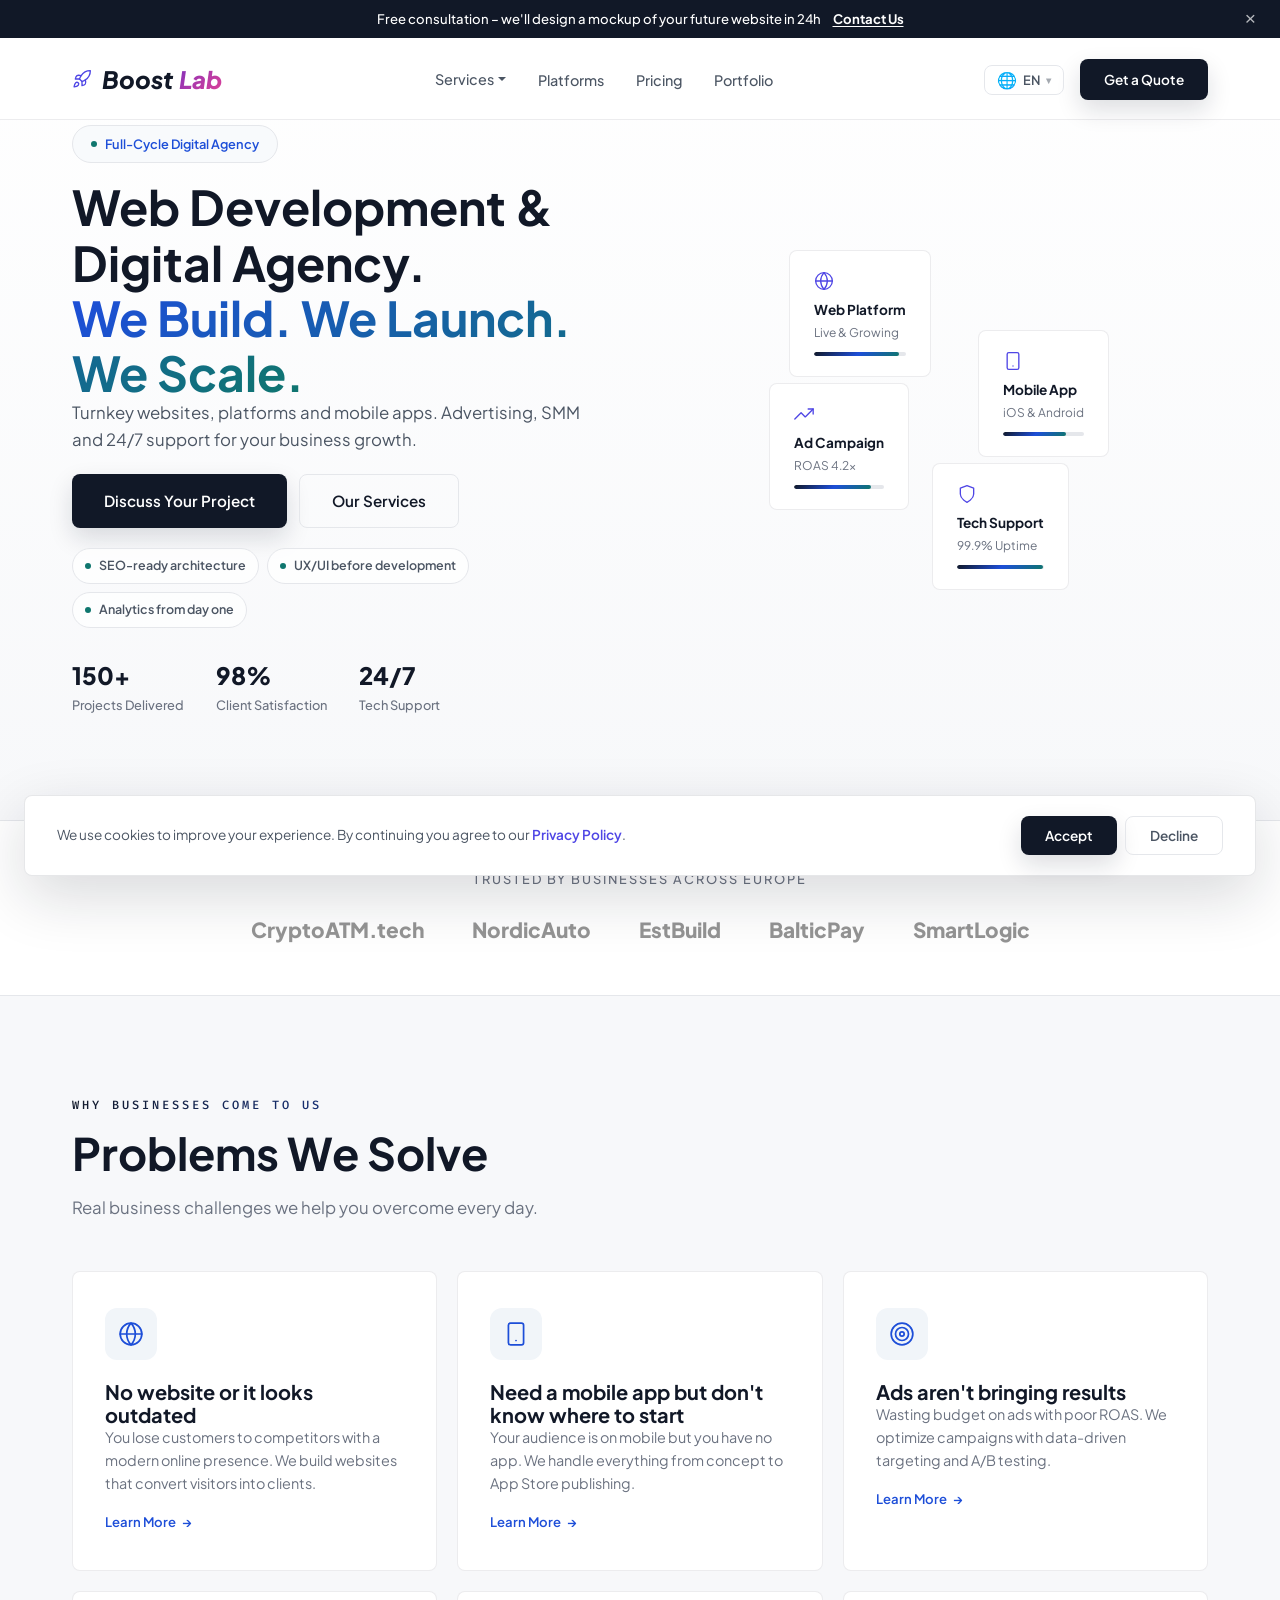
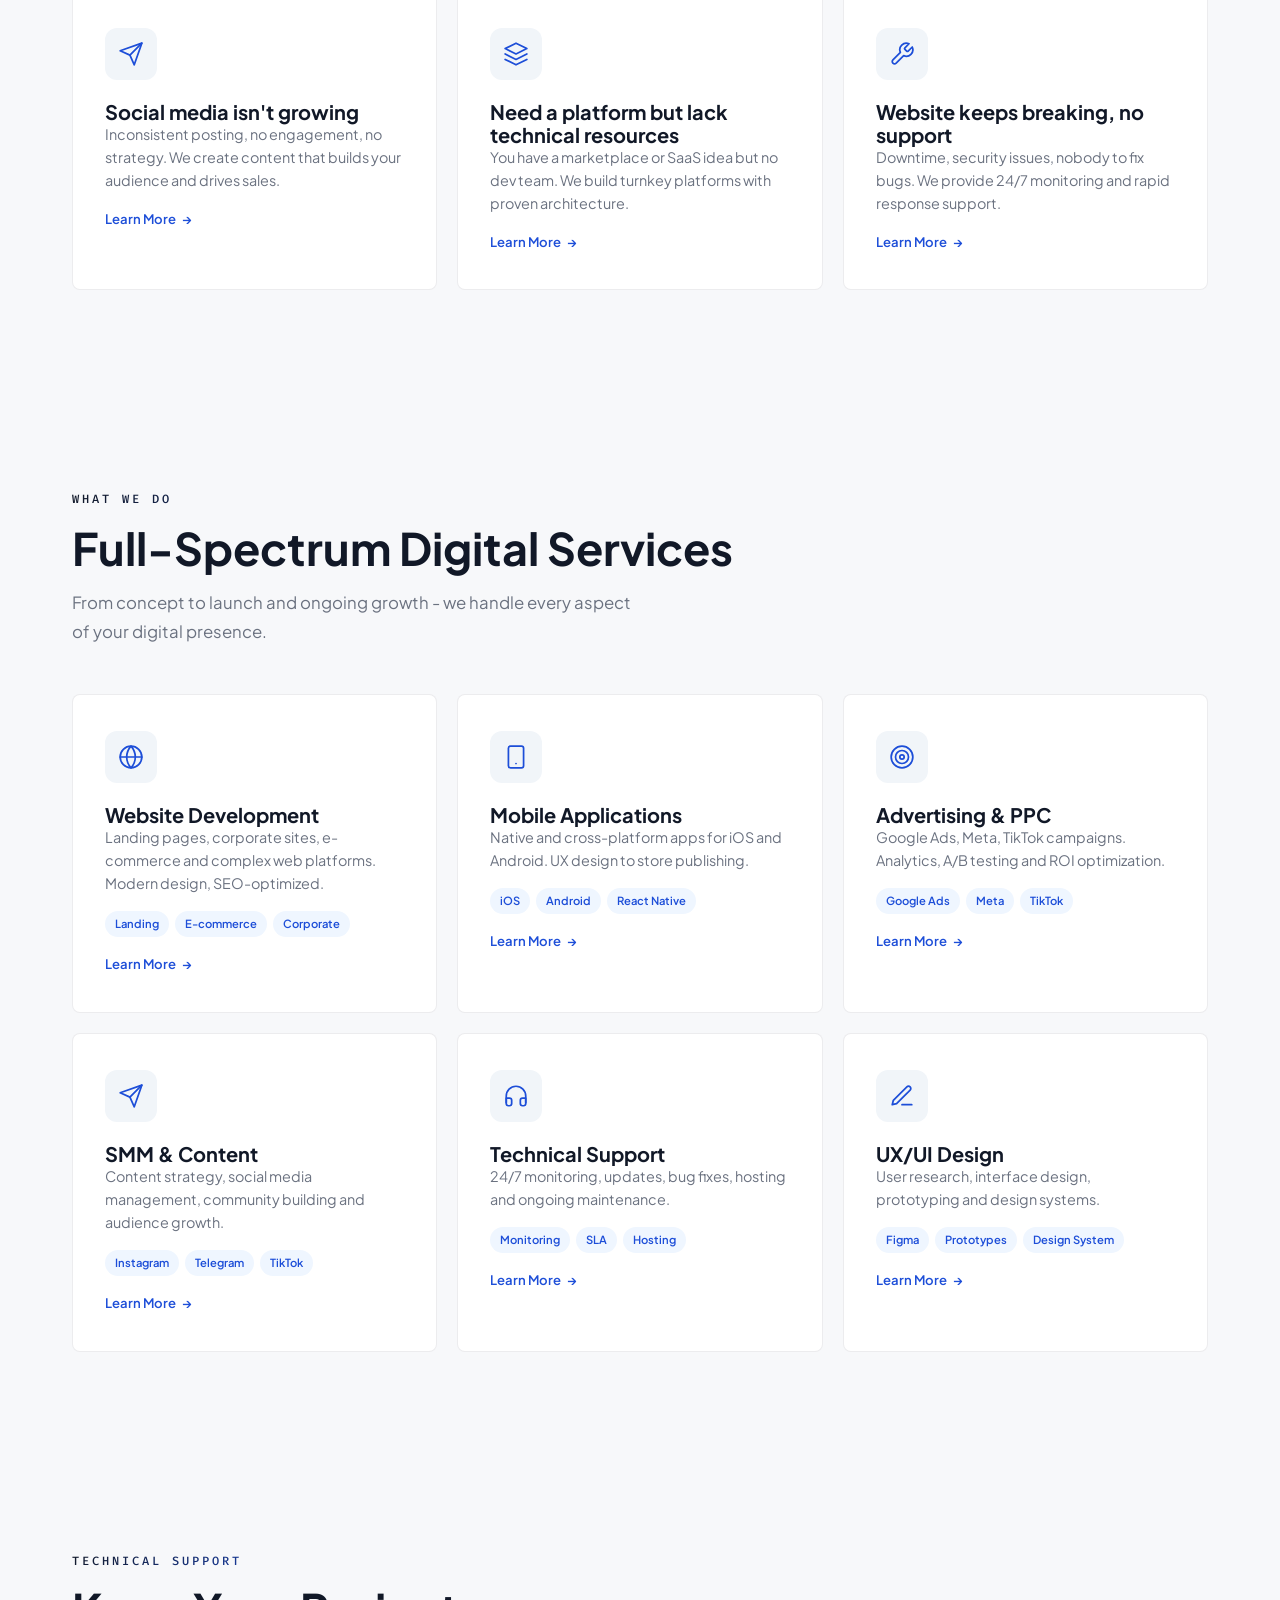
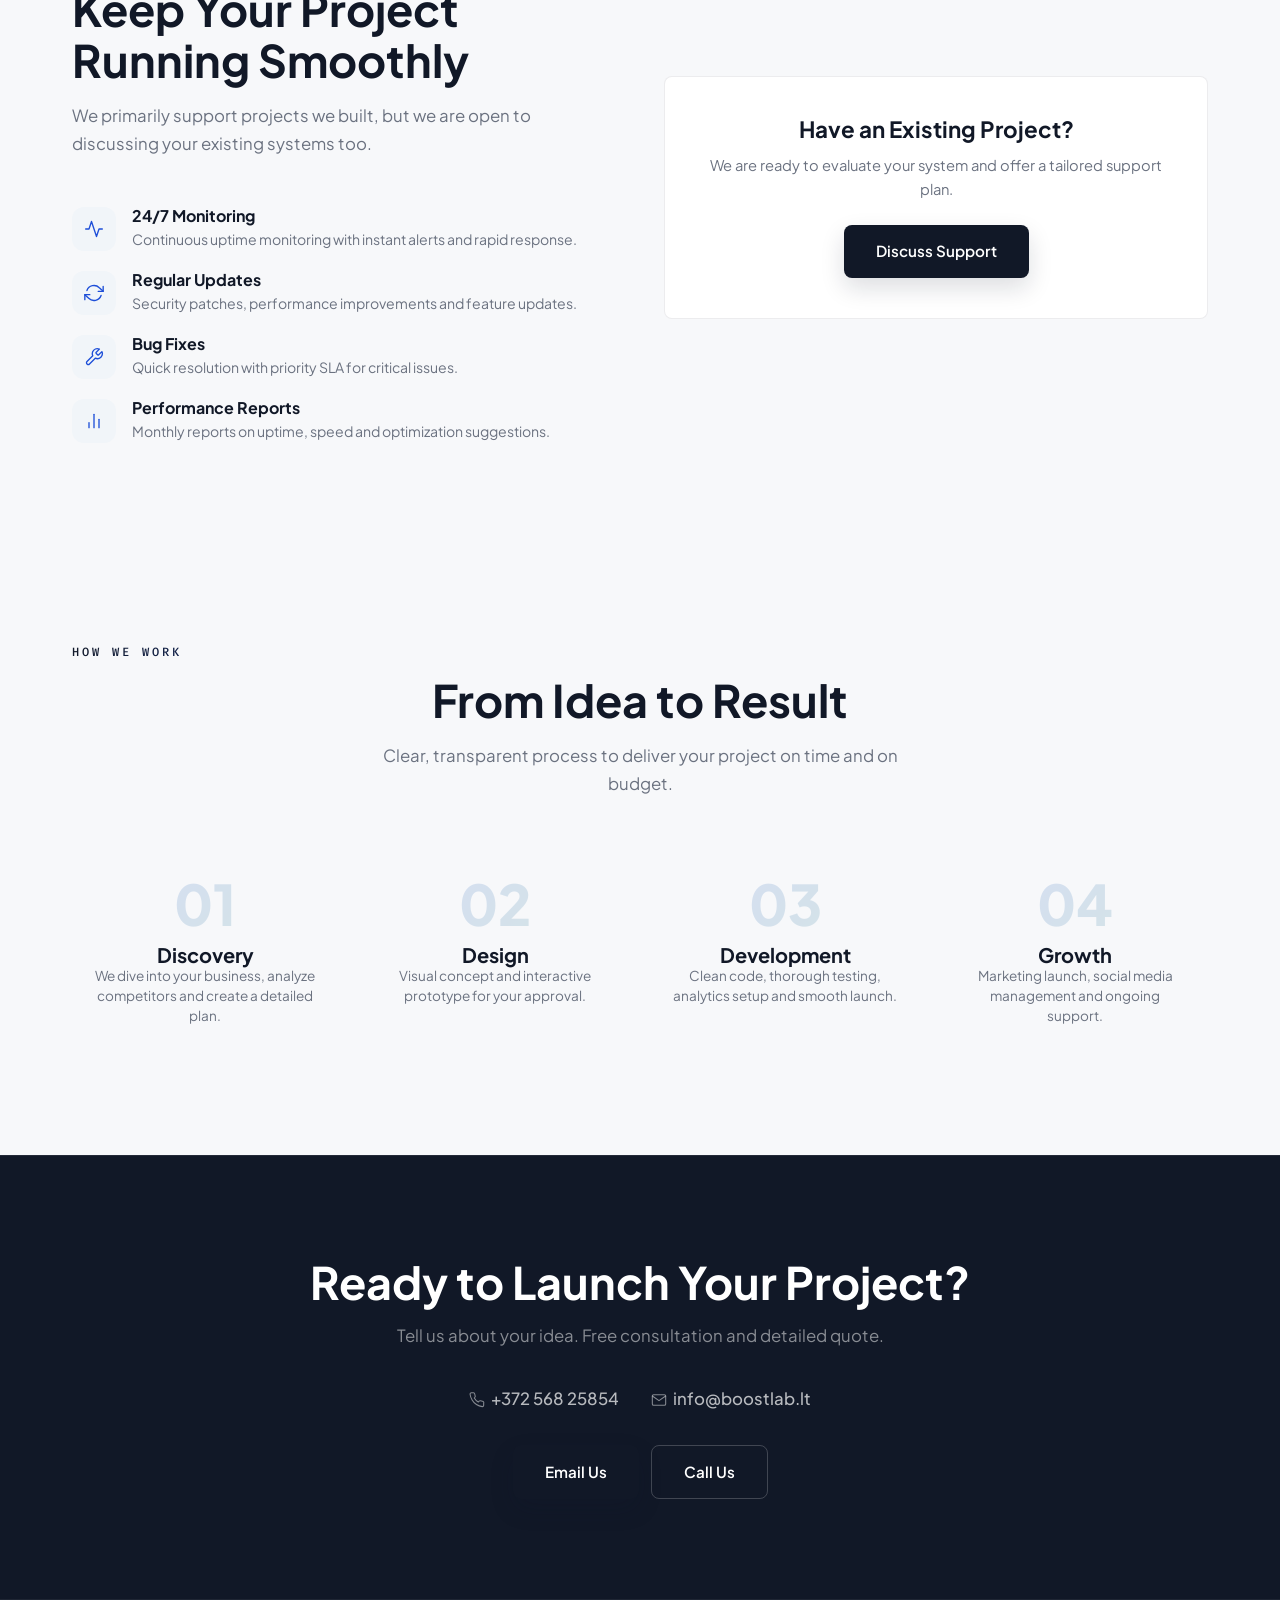
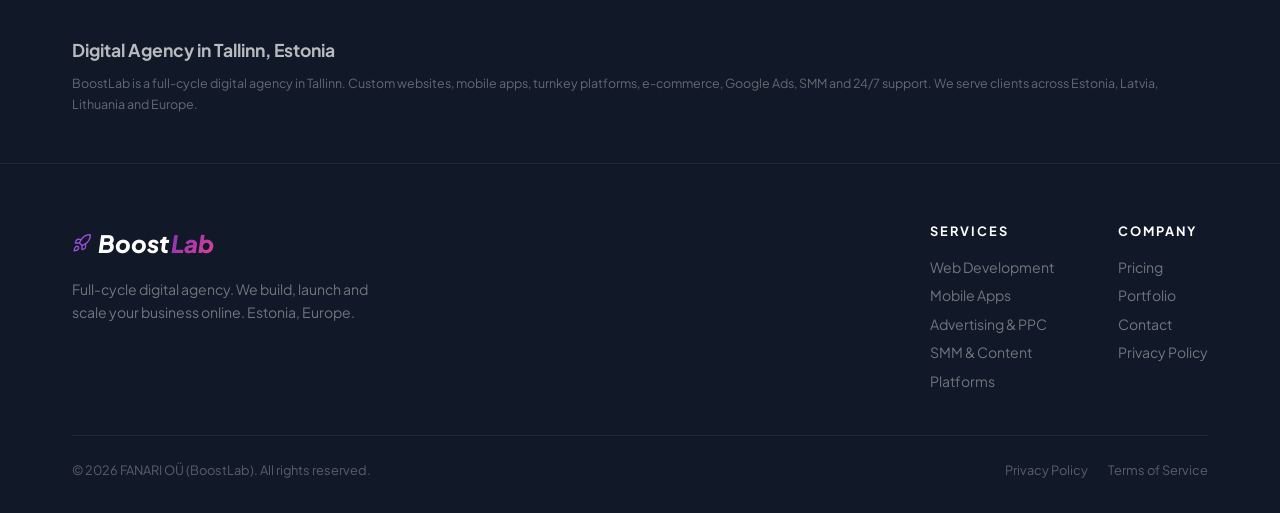
==== index.html @ 22b1ff32 "Improve homepage design and SEO" ====
<!DOCTYPE html>
<html lang="en">
<head>
  <meta charset="UTF-8">
  <meta name="viewport" content="width=device-width, initial-scale=1.0">
  <title>BoostLab | Web Development, Apps & SEO-Ready Digital Projects</title>
  <meta name="description" content="BoostLab builds professional websites, web platforms, mobile apps and growth systems for businesses in Estonia, the Baltics and Europe. UX/UI, SEO, advertising and support.">
  <meta name="robots" content="index, follow">
  <meta name="author" content="BoostLab">
  <meta name="theme-color" content="#111827">
  <link rel="canonical" href="https://boostlab.lt/">
  <link rel="alternate" hreflang="en" href="https://boostlab.lt/">
  <link rel="alternate" hreflang="et" href="https://boostlab.lt/">
  <link rel="alternate" hreflang="ru" href="https://boostlab.lt/">
  <link rel="alternate" hreflang="lt" href="https://boostlab.lt/">
  <link rel="alternate" hreflang="lv" href="https://boostlab.lt/">
  <link rel="alternate" hreflang="x-default" href="https://boostlab.lt/">
  <meta property="og:title" content="BoostLab | Web Development, Apps & Digital Growth">
  <meta property="og:description" content="Professional websites, mobile apps, platforms, SEO, advertising and technical support for businesses in Estonia and Europe.">
  <meta property="og:type" content="website">
  <meta property="og:url" content="https://boostlab.lt">
  <meta property="og:image" content="https://boostlab.lt/og-image.jpg">
  <meta property="og:image:width" content="1200">
  <meta property="og:image:height" content="630">
  <meta property="og:image:alt" content="BoostLab digital agency website preview">
  <meta name="twitter:card" content="summary_large_image">
  <meta name="twitter:title" content="BoostLab | Web Development, Apps & Digital Growth">
  <meta name="twitter:description" content="Professional websites, apps, platforms, SEO and marketing support.">
  <meta name="twitter:image" content="https://boostlab.lt/og-image.jpg">
  <link rel="icon" type="image/png" href="logo.png">
  <link rel="preconnect" href="https://fonts.googleapis.com">
  <link rel="preconnect" href="https://fonts.gstatic.com" crossorigin>
  <link href="https://fonts.googleapis.com/css2?family=Plus+Jakarta+Sans:wght@300;400;500;600;700;800&family=Fira+Code:wght@400;500&display=swap" rel="stylesheet">
  <link rel="stylesheet" href="style.css">
  <script async src="https://www.googletagmanager.com/gtag/js?id=G-5F8H438EKX"></script>
  <script>window.dataLayer=window.dataLayer||[];function gtag(){dataLayer.push(arguments);}gtag("js",new Date());gtag("config","G-5F8H438EKX");gtag("config","AW-18015999232");gtag("config","GT-TQDGLZ8J");</script>
  <script>!function(f,b,e,v,n,t,s){if(f.fbq)return;n=f.fbq=function(){n.callMethod?n.callMethod.apply(n,arguments):n.queue.push(arguments)};if(!f._fbq)f._fbq=n;n.push=n;n.loaded=!0;n.version="2.0";n.queue=[];t=b.createElement(e);t.async=!0;t.src=v;s=b.getElementsByTagName(e)[0];s.parentNode.insertBefore(t,s)}(window,document,"script","https://connect.facebook.net/en_US/fbevents.js");fbq("init","137665235020353");fbq("track","PageView");</script>
  <script type="application/ld+json">{"@context":"https://schema.org","@graph":[{"@type":"Organization","@id":"https://boostlab.lt/#organization","name":"FANARI OÜ","alternateName":"BoostLab","url":"https://boostlab.lt/","logo":"https://boostlab.lt/logo.png","image":"https://boostlab.lt/og-image.jpg","description":"Full-cycle digital agency in Tallinn, Estonia: web development, mobile apps, platforms, SEO, advertising and support.","address":{"@type":"PostalAddress","addressCountry":"EE","addressLocality":"Tallinn"},"contactPoint":{"@type":"ContactPoint","telephone":"+37256825854","email":"info@boostlab.lt","contactType":"sales","areaServed":["EE","LV","LT","EU"],"availableLanguage":["en","ru","et","lt","lv"]}},{"@type":"WebSite","@id":"https://boostlab.lt/#website","url":"https://boostlab.lt/","name":"BoostLab","publisher":{"@id":"https://boostlab.lt/#organization"},"inLanguage":"en"},{"@type":"ProfessionalService","@id":"https://boostlab.lt/#service","name":"BoostLab Digital Agency","url":"https://boostlab.lt/","image":"https://boostlab.lt/og-image.jpg","telephone":"+37256825854","email":"info@boostlab.lt","priceRange":"€€","areaServed":["Estonia","Latvia","Lithuania","Europe"],"address":{"@type":"PostalAddress","addressCountry":"EE","addressLocality":"Tallinn"},"hasOfferCatalog":{"@type":"OfferCatalog","name":"Digital services","itemListElement":[{"@type":"Offer","itemOffered":{"@type":"Service","name":"Website development"}},{"@type":"Offer","itemOffered":{"@type":"Service","name":"Mobile app development"}},{"@type":"Offer","itemOffered":{"@type":"Service","name":"SEO and performance marketing"}},{"@type":"Offer","itemOffered":{"@type":"Service","name":"Technical support"}}]}}]}</script>
</head>
<body>

<svg style="display:none" xmlns="http://www.w3.org/2000/svg">
  <defs>
    <symbol id="i-globe" viewBox="0 0 24 24" fill="none" stroke="currentColor" stroke-width="1.6" stroke-linecap="round" stroke-linejoin="round"><circle cx="12" cy="12" r="10"/><line x1="2" y1="12" x2="22" y2="12"/><path d="M12 2a15.3 15.3 0 0 1 4 10 15.3 15.3 0 0 1-4 10 15.3 15.3 0 0 1-4-10 15.3 15.3 0 0 1 4-10z"/></symbol>
    <symbol id="i-mobile" viewBox="0 0 24 24" fill="none" stroke="currentColor" stroke-width="1.6" stroke-linecap="round" stroke-linejoin="round"><rect x="5" y="2" width="14" height="20" rx="2" ry="2"/><line x1="12" y1="18" x2="12.01" y2="18"/></symbol>
    <symbol id="i-trend" viewBox="0 0 24 24" fill="none" stroke="currentColor" stroke-width="1.6" stroke-linecap="round" stroke-linejoin="round"><polyline points="23 6 13.5 15.5 8.5 10.5 1 18"/><polyline points="17 6 23 6 23 12"/></symbol>
    <symbol id="i-send" viewBox="0 0 24 24" fill="none" stroke="currentColor" stroke-width="1.6" stroke-linecap="round" stroke-linejoin="round"><line x1="22" y1="2" x2="11" y2="13"/><polygon points="22 2 15 22 11 13 2 9 22 2"/></symbol>
    <symbol id="i-shield" viewBox="0 0 24 24" fill="none" stroke="currentColor" stroke-width="1.6" stroke-linecap="round" stroke-linejoin="round"><path d="M12 22s8-4 8-10V5l-8-3-8 3v7c0 6 8 10 8 10z"/></symbol>
    <symbol id="i-pen" viewBox="0 0 24 24" fill="none" stroke="currentColor" stroke-width="1.6" stroke-linecap="round" stroke-linejoin="round"><path d="M12 20h9"/><path d="M16.5 3.5a2.121 2.121 0 0 1 3 3L7 19l-4 1 1-4L16.5 3.5z"/></symbol>
    <symbol id="i-rocket" viewBox="0 0 24 24" fill="none" stroke="currentColor" stroke-width="1.6" stroke-linecap="round" stroke-linejoin="round"><path d="M4.5 16.5c-1.5 1.26-2 5-2 5s3.74-.5 5-2c.71-.84.7-2.13-.09-2.91a2.18 2.18 0 0 0-2.91-.09z"/><path d="M12 15l-3-3a22 22 0 0 1 2-3.95A12.88 12.88 0 0 1 22 2c0 2.72-.78 7.5-6 11a22.35 22.35 0 0 1-4 2z"/><path d="M9 12H4s.55-3.03 2-4c1.62-1.08 5 0 5 0"/><path d="M12 15v5s3.03-.55 4-2c1.08-1.62 0-5 0-5"/></symbol>
    <symbol id="i-bag" viewBox="0 0 24 24" fill="none" stroke="currentColor" stroke-width="1.6" stroke-linecap="round" stroke-linejoin="round"><path d="M6 2L3 6v14a2 2 0 0 0 2 2h14a2 2 0 0 0 2-2V6l-3-4z"/><line x1="3" y1="6" x2="21" y2="6"/><path d="M16 10a4 4 0 0 1-8 0"/></symbol>
    <symbol id="i-car" viewBox="0 0 24 24" fill="none" stroke="currentColor" stroke-width="1.6" stroke-linecap="round" stroke-linejoin="round"><path d="M5 17H3a2 2 0 0 1-2-2V9a2 2 0 0 1 2-2h11l5 5v5h-2"/><circle cx="7" cy="17" r="2"/><path d="M9 17h6"/><circle cx="17" cy="17" r="2"/></symbol>
    <symbol id="i-ticket" viewBox="0 0 24 24" fill="none" stroke="currentColor" stroke-width="1.6" stroke-linecap="round" stroke-linejoin="round"><path d="M2 9a3 3 0 0 1 0 6v2a2 2 0 0 0 2 2h16a2 2 0 0 0 2-2v-2a3 3 0 0 1 0-6V7a2 2 0 0 0-2-2H4a2 2 0 0 0-2 2v2z"/></symbol>
    <symbol id="i-home" viewBox="0 0 24 24" fill="none" stroke="currentColor" stroke-width="1.6" stroke-linecap="round" stroke-linejoin="round"><path d="M3 9l9-7 9 7v11a2 2 0 0 1-2 2H5a2 2 0 0 1-2-2z"/><polyline points="9 22 9 12 15 12 15 22"/></symbol>
    <symbol id="i-brief" viewBox="0 0 24 24" fill="none" stroke="currentColor" stroke-width="1.6" stroke-linecap="round" stroke-linejoin="round"><rect x="2" y="7" width="20" height="14" rx="2" ry="2"/><path d="M16 21V5a2 2 0 0 0-2-2h-4a2 2 0 0 0-2 2v16"/></symbol>
    <symbol id="i-plane" viewBox="0 0 24 24" fill="none" stroke="currentColor" stroke-width="1.6" stroke-linecap="round" stroke-linejoin="round"><path d="M21 16v-2l-8-5V3.5a1.5 1.5 0 0 0-3 0V9l-8 5v2l8-2.5V19l-2 1.5V22l3.5-1 3.5 1v-1.5L13 19v-5.5l8 2.5z"/></symbol>
    <symbol id="i-lock" viewBox="0 0 24 24" fill="none" stroke="currentColor" stroke-width="1.6" stroke-linecap="round" stroke-linejoin="round"><rect x="3" y="11" width="18" height="11" rx="2" ry="2"/><path d="M7 11V7a5 5 0 0 1 10 0v4"/></symbol>
    <symbol id="i-refresh" viewBox="0 0 24 24" fill="none" stroke="currentColor" stroke-width="1.6" stroke-linecap="round" stroke-linejoin="round"><polyline points="23 4 23 10 17 10"/><polyline points="1 20 1 14 7 14"/><path d="M3.51 9a9 9 0 0 1 14.85-3.36L23 10M1 14l4.64 4.36A9 9 0 0 0 20.49 15"/></symbol>
    <symbol id="i-tool" viewBox="0 0 24 24" fill="none" stroke="currentColor" stroke-width="1.6" stroke-linecap="round" stroke-linejoin="round"><path d="M14.7 6.3a1 1 0 0 0 0 1.4l1.6 1.6a1 1 0 0 0 1.4 0l3.77-3.77a6 6 0 0 1-7.94 7.94l-6.91 6.91a2.12 2.12 0 0 1-3-3l6.91-6.91a6 6 0 0 1 7.94-7.94l-3.76 3.76z"/></symbol>
    <symbol id="i-chart" viewBox="0 0 24 24" fill="none" stroke="currentColor" stroke-width="1.6" stroke-linecap="round" stroke-linejoin="round"><line x1="18" y1="20" x2="18" y2="10"/><line x1="12" y1="20" x2="12" y2="4"/><line x1="6" y1="20" x2="6" y2="14"/></symbol>
    <symbol id="i-mail" viewBox="0 0 24 24" fill="none" stroke="currentColor" stroke-width="1.6" stroke-linecap="round" stroke-linejoin="round"><path d="M4 4h16c1.1 0 2 .9 2 2v12c0 1.1-.9 2-2 2H4c-1.1 0-2-.9-2-2V6c0-1.1.9-2 2-2z"/><polyline points="22,6 12,13 2,6"/></symbol>
    <symbol id="i-phone" viewBox="0 0 24 24" fill="none" stroke="currentColor" stroke-width="1.6" stroke-linecap="round" stroke-linejoin="round"><path d="M22 16.92v3a2 2 0 0 1-2.18 2 19.79 19.79 0 0 1-8.63-3.07A19.5 19.5 0 0 1 4.69 12a19.79 19.79 0 0 1-3.07-8.67A2 2 0 0 1 3.6 1.22h3a2 2 0 0 1 2 1.72c.127.96.361 1.903.7 2.81a2 2 0 0 1-.45 2.11L7.91 9a16 16 0 0 0 6 6l1.27-1.27a2 2 0 0 1 2.11-.45c.907.339 1.85.573 2.81.7A2 2 0 0 1 22 16.92z"/></symbol>
    <symbol id="i-check" viewBox="0 0 24 24" fill="none" stroke="currentColor" stroke-width="2.2" stroke-linecap="round" stroke-linejoin="round"><polyline points="20 6 9 17 4 12"/></symbol>
    <symbol id="i-activity" viewBox="0 0 24 24" fill="none" stroke="currentColor" stroke-width="1.6" stroke-linecap="round" stroke-linejoin="round"><polyline points="22 12 18 12 15 21 9 3 6 12 2 12"/></symbol>
    <symbol id="i-target" viewBox="0 0 24 24" fill="none" stroke="currentColor" stroke-width="1.6" stroke-linecap="round" stroke-linejoin="round"><circle cx="12" cy="12" r="10"/><circle cx="12" cy="12" r="6"/><circle cx="12" cy="12" r="2"/></symbol>
    <symbol id="i-headset" viewBox="0 0 24 24" fill="none" stroke="currentColor" stroke-width="1.6" stroke-linecap="round" stroke-linejoin="round"><path d="M3 18v-6a9 9 0 0 1 18 0v6"/><path d="M21 19a2 2 0 0 1-2 2h-1a2 2 0 0 1-2-2v-3a2 2 0 0 1 2-2h3z"/><path d="M3 19a2 2 0 0 0 2 2h1a2 2 0 0 0 2-2v-3a2 2 0 0 0-2-2H3z"/></symbol>
    <symbol id="i-layers" viewBox="0 0 24 24" fill="none" stroke="currentColor" stroke-width="1.6" stroke-linecap="round" stroke-linejoin="round"><polygon points="12 2 2 7 12 12 22 7 12 2"/><polyline points="2 17 12 22 22 17"/><polyline points="2 12 12 17 22 12"/></symbol>
  </defs>
</svg>

<!-- TOP BANNER -->
<div class="top-banner" id="topBanner">
  <span data-i="banner.text">Free consultation – we'll design a mockup of your future website in 24h</span>
  <a href="#contact" data-i="banner.cta">Contact Us</a>
  <button class="banner-close" id="bannerClose" aria-label="Close">&times;</button>
</div>

<!-- NAV -->
<nav>
  <div class="nav-inner">
    <a href="#" class="nav-logo">
      <svg width="20" height="20" class="logo-svg-icon"><use href="#i-rocket"/></svg>
      <span class="logo-boost">Boost</span><span class="logo-lab">Lab</span>
    </a>
    <ul class="nav-links">
      <li class="nav-dropdown">
        <a href="#services" data-i="nav.services">Services</a>
        <div class="nav-dd-menu"><div class="nav-dd-inner">
          <a href="/web-development.html" data-i="nav.dd.web">Web Development</a>
          <a href="/mobile-apps.html" data-i="nav.dd.mobile">Mobile Apps</a>
          <a href="/advertising.html" data-i="nav.dd.ads">Advertising & PPC</a>
          <a href="/smm-marketing.html" data-i="nav.dd.smm">SMM & Content</a>
        </div></div>
      </li>
      <li><a href="/platforms.html" data-i="nav.platforms">Platforms</a></li>
      <li><a href="/pricing.html" data-i="nav.pricing">Pricing</a></li>
      <li><a href="/portfolio.html" data-i="nav.portfolio">Portfolio</a></li>
    </ul>
    <div class="nav-right">
      <div class="lang-dropdown">
        <button class="lang-trigger"><span class="globe">🌐</span> <span class="lang-current">EN</span> <span class="arrow">▾</span></button>
        <div class="lang-list">
          <button class="lang-btn active" data-lang="en"><span class="flag">🇬🇧</span> English</button>
          <button class="lang-btn" data-lang="et"><span class="flag">🇪🇪</span> Eesti</button>
          <button class="lang-btn" data-lang="ru"><span class="flag">🇷🇺</span> Русский</button>
          <button class="lang-btn" data-lang="lt"><span class="flag">🇱🇹</span> Lietuvių</button>
          <button class="lang-btn" data-lang="lv"><span class="flag">🇱🇻</span> Latviešu</button>
          <button class="lang-btn" data-lang="es"><span class="flag">🇪🇸</span> Español</button>
          <button class="lang-btn" data-lang="fr"><span class="flag">🇫🇷</span> Français</button>
        </div>
      </div>
      <a href="#contact" class="nav-cta" data-i="nav.cta">Get a Quote</a>
    </div>
    <button class="burger" id="burger" aria-label="Menu"><span></span><span></span><span></span></button>
  </div>
</nav>

<div class="mob-menu" id="mobMenu">
  <a href="/web-development.html" data-i="nav.dd.web">Web Development</a>
  <a href="/mobile-apps.html" data-i="nav.dd.mobile">Mobile Apps</a>
  <a href="/advertising.html" data-i="nav.dd.ads">Advertising & PPC</a>
  <a href="/smm-marketing.html" data-i="nav.dd.smm">SMM & Content</a>
  <a href="/platforms.html" data-i="nav.platforms">Platforms</a>
  <a href="/pricing.html" data-i="nav.pricing">Pricing</a>
  <a href="/portfolio.html" data-i="nav.portfolio">Portfolio</a>
  <a href="#contact" class="nav-cta" data-i="nav.cta">Get a Quote</a>
  <div class="lang-dropdown" style="margin-top:16px">
    <button class="lang-trigger"><span class="globe">🌐</span> <span class="lang-current">EN</span> <span class="arrow">▾</span></button>
    <div class="lang-list">
      <button class="lang-btn active" data-lang="en"><span class="flag">🇬🇧</span> English</button>
      <button class="lang-btn" data-lang="et"><span class="flag">🇪🇪</span> Eesti</button>
      <button class="lang-btn" data-lang="ru"><span class="flag">🇷🇺</span> Русский</button>
      <button class="lang-btn" data-lang="lt"><span class="flag">🇱🇹</span> Lietuvių</button>
      <button class="lang-btn" data-lang="lv"><span class="flag">🇱🇻</span> Latviešu</button>
      <button class="lang-btn" data-lang="es"><span class="flag">🇪🇸</span> Español</button>
      <button class="lang-btn" data-lang="fr"><span class="flag">🇫🇷</span> Français</button>
    </div>
  </div>
</div>

<!-- HERO -->
<section class="hero">
  <div class="container">
    <div class="hero-text">
      <div class="hero-badge" data-i="hero.badge">Full-Cycle Digital Agency</div>
      <h1 data-ih="hero.title">Web Development &amp; Digital Agency.<br><span class="gradient-text">We Build. We Launch. We Scale.</span></h1>
      <p class="hero-sub" data-i="hero.sub">Turnkey websites, platforms and mobile apps. Advertising, SMM and 24/7 support for your business growth.</p>
      <div class="hero-buttons">
        <a href="#contact" class="btn btn-primary" data-i="hero.cta1">Discuss Your Project</a>
        <a href="#services" class="btn btn-outline" data-i="hero.cta2">Our Services</a>
      </div>
      <div class="hero-proof" aria-label="BoostLab delivery standards">
        <span>SEO-ready architecture</span>
        <span>UX/UI before development</span>
        <span>Analytics from day one</span>
      </div>
      <div class="hero-stats">
        <div><div class="stat-num">150+</div><div class="stat-label" data-i="hero.s1">Projects Delivered</div></div>
        <div><div class="stat-num">98%</div><div class="stat-label" data-i="hero.s2">Client Satisfaction</div></div>
        <div><div class="stat-num">24/7</div><div class="stat-label" data-i="hero.s3">Tech Support</div></div>
      </div>
    </div>
    <div class="hero-visual">
      <div class="hero-cards">
        <div class="float-card fc1">
          <div class="fc-icon"><svg width="20" height="20"><use href="#i-globe"/></svg></div>
          <div class="fc-title" data-i="hc1t">Web Platform</div>
          <div class="fc-sub" data-i="hc1s">Live &amp; Growing</div>
          <div class="fc-bar"><div class="fc-bar-fill" style="width:92%"></div></div>
        </div>
        <div class="float-card fc2">
          <div class="fc-icon"><svg width="20" height="20"><use href="#i-mobile"/></svg></div>
          <div class="fc-title" data-i="hc2t">Mobile App</div>
          <div class="fc-sub" data-i="hc2s">iOS &amp; Android</div>
          <div class="fc-bar"><div class="fc-bar-fill" style="width:78%"></div></div>
        </div>
        <div class="float-card fc3">
          <div class="fc-icon"><svg width="20" height="20"><use href="#i-trend"/></svg></div>
          <div class="fc-title" data-i="hc3t">Ad Campaign</div>
          <div class="fc-sub" data-i="hc3s">ROAS 4.2x</div>
          <div class="fc-bar"><div class="fc-bar-fill" style="width:85%"></div></div>
        </div>
        <div class="float-card fc4">
          <div class="fc-icon"><svg width="20" height="20"><use href="#i-shield"/></svg></div>
          <div class="fc-title" data-i="hc4t">Tech Support</div>
          <div class="fc-sub" data-i="hc4s">99.9% Uptime</div>
          <div class="fc-bar"><div class="fc-bar-fill" style="width:99%"></div></div>
        </div>
      </div>
    </div>
  </div>
</section>

<!-- TRUST BAR -->
<div class="trust-bar">
  <div class="container trust-inner">
    <div class="trust-label" data-i="trust">Trusted by businesses across Europe</div>
    <div class="trust-logos">
      <span>CryptoATM.tech</span><span>NordicAuto</span><span>EstBuild</span><span>BalticPay</span><span>SmartLogic</span>
    </div>
  </div>
</div>

<!-- PROBLEMS WE SOLVE -->
<section id="problems">
  <div class="container">
    <div class="section-label" data-i="sl.prb">Why Businesses Come to Us</div>
    <h2 class="section-title reveal" data-i="st.prb">Problems We Solve</h2>
    <p class="section-desc reveal" data-i="sd.prb">Real business challenges we help you overcome every day.</p>
    <div class="grid-3">
      <div class="service-card reveal">
        <div class="card-icon"><svg width="26" height="26"><use href="#i-globe"/></svg></div>
        <h3 data-i="prb1t">No website or it looks outdated</h3>
        <p data-i="prb1d">You lose customers to competitors with a modern online presence. We build websites that convert visitors into clients.</p>
        <a href="/web-development.html" class="card-link" data-i="pg.learnmore">Learn More</a>
      </div>
      <div class="service-card reveal">
        <div class="card-icon"><svg width="26" height="26"><use href="#i-mobile"/></svg></div>
        <h3 data-i="prb2t">Need a mobile app but don't know where to start</h3>
        <p data-i="prb2d">Your audience is on mobile but you have no app. We handle everything from concept to App Store publishing.</p>
        <a href="/mobile-apps.html" class="card-link" data-i="pg.learnmore">Learn More</a>
      </div>
      <div class="service-card reveal">
        <div class="card-icon"><svg width="26" height="26"><use href="#i-target"/></svg></div>
        <h3 data-i="prb3t">Ads aren't bringing results</h3>
        <p data-i="prb3d">Wasting budget on ads with poor ROAS. We optimize campaigns with data-driven targeting and A/B testing.</p>
        <a href="/advertising.html" class="card-link" data-i="pg.learnmore">Learn More</a>
      </div>
      <div class="service-card reveal">
        <div class="card-icon"><svg width="26" height="26"><use href="#i-send"/></svg></div>
        <h3 data-i="prb4t">Social media isn't growing</h3>
        <p data-i="prb4d">Inconsistent posting, no engagement, no strategy. We create content that builds your audience and drives sales.</p>
        <a href="/smm-marketing.html" class="card-link" data-i="pg.learnmore">Learn More</a>
      </div>
      <div class="service-card reveal">
        <div class="card-icon"><svg width="26" height="26"><use href="#i-layers"/></svg></div>
        <h3 data-i="prb5t">Need a platform but lack technical resources</h3>
        <p data-i="prb5d">You have a marketplace or SaaS idea but no dev team. We build turnkey platforms with proven architecture.</p>
        <a href="/platforms.html" class="card-link" data-i="pg.learnmore">Learn More</a>
      </div>
      <div class="service-card reveal">
        <div class="card-icon"><svg width="26" height="26"><use href="#i-tool"/></svg></div>
        <h3 data-i="prb6t">Website keeps breaking, no support</h3>
        <p data-i="prb6d">Downtime, security issues, nobody to fix bugs. We provide 24/7 monitoring and rapid response support.</p>
        <a href="#support" class="card-link" data-i="pg.learnmore">Learn More</a>
      </div>
    </div>
  </div>
</section>

<!-- SERVICES -->
<section id="services" class="alt-bg">
  <div class="container">
    <div class="section-label" data-i="sl.srv">What We Do</div>
    <h2 class="section-title reveal" data-i="st.srv">Full-Spectrum Digital Services</h2>
    <p class="section-desc reveal" data-i="sd.srv">From concept to launch and ongoing growth - we handle every aspect of your digital presence.</p>
    <div class="grid-3">
      <div class="service-card reveal">
        <div class="card-icon"><svg width="26" height="26"><use href="#i-globe"/></svg></div>
        <h3 data-i="s1t">Website Development</h3>
        <p data-i="s1d">Landing pages, corporate sites, e-commerce and complex web platforms. Modern design, SEO-optimized.</p>
        <div class="tags"><span class="tag">Landing</span><span class="tag">E-commerce</span><span class="tag">Corporate</span></div>
        <a href="/web-development.html" class="card-link" data-i="pg.learnmore">Learn More</a>
      </div>
      <div class="service-card reveal">
        <div class="card-icon"><svg width="26" height="26"><use href="#i-mobile"/></svg></div>
        <h3 data-i="s2t">Mobile Applications</h3>
        <p data-i="s2d">Native and cross-platform apps for iOS and Android. UX design to store publishing.</p>
        <div class="tags"><span class="tag">iOS</span><span class="tag">Android</span><span class="tag">React Native</span></div>
        <a href="/mobile-apps.html" class="card-link" data-i="pg.learnmore">Learn More</a>
      </div>
      <div class="service-card reveal">
        <div class="card-icon"><svg width="26" height="26"><use href="#i-target"/></svg></div>
        <h3 data-i="s3t">Advertising &amp; PPC</h3>
        <p data-i="s3d">Google Ads, Meta, TikTok campaigns. Analytics, A/B testing and ROI optimization.</p>
        <div class="tags"><span class="tag">Google Ads</span><span class="tag">Meta</span><span class="tag">TikTok</span></div>
        <a href="/advertising.html" class="card-link" data-i="pg.learnmore">Learn More</a>
      </div>
      <div class="service-card reveal">
        <div class="card-icon"><svg width="26" height="26"><use href="#i-send"/></svg></div>
        <h3 data-i="s4t">SMM &amp; Content</h3>
        <p data-i="s4d">Content strategy, social media management, community building and audience growth.</p>
        <div class="tags"><span class="tag">Instagram</span><span class="tag">Telegram</span><span class="tag">TikTok</span></div>
        <a href="/smm-marketing.html" class="card-link" data-i="pg.learnmore">Learn More</a>
      </div>
      <div class="service-card reveal">
        <div class="card-icon"><svg width="26" height="26"><use href="#i-headset"/></svg></div>
        <h3 data-i="s5t">Technical Support</h3>
        <p data-i="s5d">24/7 monitoring, updates, bug fixes, hosting and ongoing maintenance.</p>
        <div class="tags"><span class="tag">Monitoring</span><span class="tag">SLA</span><span class="tag">Hosting</span></div>
        <a href="#support" class="card-link" data-i="pg.learnmore">Learn More</a>
      </div>
      <div class="service-card reveal">
        <div class="card-icon"><svg width="26" height="26"><use href="#i-pen"/></svg></div>
        <h3 data-i="s6t">UX/UI Design</h3>
        <p data-i="s6d">User research, interface design, prototyping and design systems.</p>
        <div class="tags"><span class="tag">Figma</span><span class="tag">Prototypes</span><span class="tag">Design System</span></div>
        <a href="#contact" class="card-link" data-i="pg.learnmore">Learn More</a>
      </div>
    </div>
  </div>
</section>


<!-- TECH SUPPORT -->
<section id="support">
  <div class="container">
    <div class="support-layout">
      <div>
        <div class="section-label" data-i="sl.sup">Technical Support</div>
        <h2 class="section-title reveal" data-i="st.sup">Keep Your Project Running Smoothly</h2>
        <p class="section-desc reveal" data-i="sd.sup">We primarily support projects we built, but we are open to discussing your existing systems too.</p>
        <div class="support-features">
          <div class="sup-feat reveal"><div class="sup-icon"><svg width="20" height="20"><use href="#i-activity"/></svg></div><div><h4 data-i="sf1t">24/7 Monitoring</h4><p data-i="sf1d">Continuous uptime monitoring with instant alerts and rapid response.</p></div></div>
          <div class="sup-feat reveal"><div class="sup-icon"><svg width="20" height="20"><use href="#i-refresh"/></svg></div><div><h4 data-i="sf2t">Regular Updates</h4><p data-i="sf2d">Security patches, performance improvements and feature updates.</p></div></div>
          <div class="sup-feat reveal"><div class="sup-icon"><svg width="20" height="20"><use href="#i-tool"/></svg></div><div><h4 data-i="sf3t">Bug Fixes</h4><p data-i="sf3d">Quick resolution with priority SLA for critical issues.</p></div></div>
          <div class="sup-feat reveal"><div class="sup-icon"><svg width="20" height="20"><use href="#i-chart"/></svg></div><div><h4 data-i="sf4t">Performance Reports</h4><p data-i="sf4d">Monthly reports on uptime, speed and optimization suggestions.</p></div></div>
        </div>
      </div>
      <div class="support-cta-box reveal">
        <h3 data-i="scb.t">Have an Existing Project?</h3>
        <p data-i="scb.d">We are ready to evaluate your system and offer a tailored support plan.</p>
        <a href="#contact" class="btn btn-primary" data-i="scb.btn">Discuss Support</a>
      </div>
    </div>
  </div>
</section>

<!-- PROCESS -->
<section class="alt-bg">
  <div class="container">
    <div class="section-label" data-i="sl.prc">How We Work</div>
    <h2 class="section-title reveal center" data-i="st.prc">From Idea to Result</h2>
    <p class="section-desc reveal center-desc" data-i="sd.prc">Clear, transparent process to deliver your project on time and on budget.</p>
    <div class="grid-4 keep-3">
      <div class="process-step reveal"><div class="step-num">01</div><h3 data-i="pr1t">Discovery</h3><p data-i="pr1d">We dive into your business, analyze competitors and create a detailed plan.</p></div>
      <div class="process-step reveal"><div class="step-num">02</div><h3 data-i="pr2t">Design</h3><p data-i="pr2d">Visual concept and interactive prototype for your approval.</p></div>
      <div class="process-step reveal"><div class="step-num">03</div><h3 data-i="pr3t">Development</h3><p data-i="pr3d">Clean code, thorough testing, analytics setup and smooth launch.</p></div>
      <div class="process-step reveal"><div class="step-num">04</div><h3 data-i="pr4t">Growth</h3><p data-i="pr4d">Marketing launch, social media management and ongoing support.</p></div>
    </div>
  </div>
</section>

<!-- CTA -->
<section class="cta-section" id="contact">
  <div class="container">
    <h2 class="reveal" data-i="cta.t">Ready to Launch Your Project?</h2>
    <p class="reveal" data-i="cta.d">Tell us about your idea. Free consultation and detailed quote.</p>
    <div class="cta-contacts reveal">
      <a href="tel:+37256825854" class="cta-ci"><svg width="16" height="16"><use href="#i-phone"/></svg> +372 568 25854</a>
      <a href="mailto:info@boostlab.lt" class="cta-ci"><svg width="16" height="16"><use href="#i-mail"/></svg> info@boostlab.lt</a>
    </div>
    <div class="cta-buttons reveal">
      <a href="mailto:info@boostlab.lt" class="btn btn-primary" data-i="cta.e">Email Us</a>
      <a href="tel:+37256825854" class="btn btn-outline btn-outline-light" data-i="cta.call">Call Us</a>
    </div>
  </div>
</section>

<section class="seo-text">
  <div class="container">
    <h2 data-i="seo.title">Digital Agency in Tallinn, Estonia</h2>
    <p data-i="seo.p1">BoostLab is a full-cycle digital agency in Tallinn. Custom websites, mobile apps, turnkey platforms, e-commerce, Google Ads, SMM and 24/7 support. We serve clients across Estonia, Latvia, Lithuania and Europe.</p>
  </div>
</section>

<!-- FOOTER -->
<footer>
  <div class="container">
    <div class="footer-top">
      <div class="footer-brand">
        <div class="footer-logo">
          <svg width="20" height="20" class="logo-svg-icon" style="color:#9B4FDE"><use href="#i-rocket"/></svg>
          <span class="logo-boost" style="color:#fff">Boost</span><span class="logo-lab">Lab</span>
        </div>
        <p data-i="ft.d">Full-cycle digital agency. We build, launch and scale your business online. Estonia, Europe.</p>
      </div>
      <div class="footer-cols">
        <div class="footer-col">
          <h4 data-i="ft.srv">Services</h4>
          <a href="/web-development.html" data-i="nav.dd.web">Web Development</a>
          <a href="/mobile-apps.html" data-i="nav.dd.mobile">Mobile Apps</a>
          <a href="/advertising.html" data-i="nav.dd.ads">Advertising &amp; PPC</a>
          <a href="/smm-marketing.html" data-i="nav.dd.smm">SMM &amp; Content</a>
          <a href="/platforms.html" data-i="nav.platforms">Platforms</a>
        </div>
        <div class="footer-col">
          <h4 data-i="ft.co">Company</h4>
          <a href="/pricing.html" data-i="nav.pricing">Pricing</a>
          <a href="/portfolio.html" data-i="nav.portfolio">Portfolio</a>
          <a href="#contact" data-i="ft.cnt">Contact</a>
          <a href="/privacy.html" data-i="ft.pp">Privacy Policy</a>
        </div>
      </div>
    </div>
    <div class="footer-bottom">
      <p>&copy; 2026 FANARI O&Uuml; (BoostLab). <span data-i="ft.r">All rights reserved.</span></p>
      <div class="footer-legal">
        <a href="/privacy.html" data-i="ft.pp">Privacy Policy</a>
        <a href="/terms.html" data-i="ft.tos">Terms of Service</a>
      </div>
    </div>
  </div>
</footer>

<!-- COOKIE BANNER (GDPR) -->
<div class="cookie-banner" id="cookieBanner">
  <p class="cookie-text" data-ih="ck.t">We use cookies to improve your experience. By continuing you agree to our <a href="/privacy.html">Privacy Policy</a>.</p>
  <div class="cookie-btns">
    <button class="cookie-accept" id="cookieAccept" data-i="ck.a">Accept</button>
    <button class="cookie-decline" id="cookieDecline" data-i="ck.d">Decline</button>
  </div>
</div>

<script src="i18n.js"></script>
<script src="main.js"></script>
</body>
</html>
---- style.css ----
/* ============================================
   BoostLab - style.css
   Fonts: Plus Jakarta Sans, Fira Code (OFL)
   Colors: restrained professional palette
   ============================================ */

/* === RESET & VARIABLES === */
*,*::before,*::after{margin:0;padding:0;box-sizing:border-box}
:root {
    --purple: #4F46E5;
    --purple-deep: #3730A3;
    --purple-light: #8B5CF6;
    --orange: #D97706;
    --orange-warm: #F59E0B;
    --pink: #0F766E;
    --gradient: linear-gradient(135deg, #111827 0%, #1D4ED8 52%, #0F766E 100%);
    --gradient-subtle: linear-gradient(135deg, rgba(79,70,229,0.08), rgba(15,118,110,0.05), rgba(245,158,11,0.04));
    --bg: #F7F8FA;
    --bg-white: #FFFFFF;
    --bg-dark: #111827;
    --text-dark: #111827;
    --text-body: #4B5563;
    --text-light: #6B7280;
    --border: #E5E7EB;
    --border-hover: #CBD5E1;
    --shadow: 0 14px 40px rgba(17,24,39,0.08);
    --shadow-purple: 0 14px 34px rgba(29,78,216,0.18);
    --radius: 8px;
    --radius-sm: 8px;
    --font: 'Plus Jakarta Sans', 'DM Sans', -apple-system, BlinkMacSystemFont, sans-serif;
    --font-mono: 'Fira Code', monospace;
    --max-w: 1200px;
    --nav-h: 80px;
}

html { scroll-behavior: smooth }
body {
    font-family: var(--font);
    color: var(--text-body);
    background: var(--bg);
    line-height: 1.6;
    -webkit-font-smoothing: antialiased;
    overflow-x: hidden;
}
img { max-width: 100%; display: block }
a { text-decoration: none; color: inherit }
ul { list-style: none }

/* === TYPOGRAPHY === */
h1, h2, h3, h4 { color: var(--text-dark); font-weight: 700; line-height: 1.15 }
h1 { font-size: clamp(2rem, 4vw, 3rem); letter-spacing: 0 }
h2 { font-size: clamp(1.8rem, 3.5vw, 2.8rem); letter-spacing: 0 }
h3 { font-size: 1.25rem; letter-spacing: 0 }

/* === LAYOUT === */
.container { max-width: var(--max-w); margin: 0 auto; padding: 0 32px }
section { padding: 100px 0 }
.center { text-align: center }
.center-desc { text-align: center; margin-left: auto; margin-right: auto }
.alt-bg { background: var(--bg) }

.section-label {
    font-family: var(--font-mono);
    font-size: 0.75rem;
    font-weight: 500;
    text-transform: uppercase;
    letter-spacing: 3px;
    background: var(--gradient);
    -webkit-background-clip: text;
    -webkit-text-fill-color: transparent;
    background-clip: text;
    margin-bottom: 12px;
}
.section-title { margin-bottom: 16px }
.section-desc {
    color: var(--text-light);
    font-size: 1.05rem;
    max-width: 560px;
    line-height: 1.7;
    margin-bottom: 48px;
    font-weight: 400;
}

.grid-2 { display: grid; grid-template-columns: repeat(2, 1fr); gap: 20px }
.grid-3 { display: grid; grid-template-columns: repeat(3, 1fr); gap: 20px }
.grid-4 { display: grid; grid-template-columns: repeat(4, 1fr); gap: 24px }

/* === BUTTONS === */
.btn {
    display: inline-flex; align-items: center; gap: 8px;
    padding: 14px 32px; border-radius: var(--radius-sm);
    font-weight: 600; font-size: 0.95rem;
    transition: all 0.3s ease; cursor: pointer;
    border: none; font-family: var(--font);
}
.btn-primary {
    background: var(--gradient); color: #fff;
    box-shadow: var(--shadow-purple);
}
.btn-primary:hover { transform: translateY(-2px); box-shadow: 0 12px 36px rgba(123,47,190,0.25) }
.btn-outline {
    background: transparent; color: var(--text-dark);
    border: 1.5px solid var(--border);
}
.btn-outline:hover { border-color: var(--purple); color: var(--purple) }
.btn-outline-light { color: #fff; border-color: rgba(255,255,255,0.2) }
.btn-outline-light:hover { border-color: #fff; color: #fff }

/* === TOP BANNER === */
.top-banner {
    position: fixed; top: 0; left: 0; right: 0; z-index: 1100;
    background: var(--gradient); color: #fff;
    padding: 10px 32px; text-align: center;
    font-size: 0.82rem; font-weight: 500; line-height: 1.4;
    display: flex; align-items: center; justify-content: center; gap: 12px;
}
.top-banner a { color: #fff; font-weight: 700; text-decoration: underline; text-underline-offset: 2px }
.top-banner a:hover { opacity: 0.85 }
.banner-close {
    position: absolute; right: 16px; top: 50%; transform: translateY(-50%);
    background: none; border: none; color: rgba(255,255,255,0.7);
    font-size: 1.2rem; cursor: pointer; padding: 4px 8px; line-height: 1;
}
.banner-close:hover { color: #fff }
.has-banner nav { top: 40px }
.has-banner .mob-menu { top: calc(var(--nav-h) + 40px) }
.has-banner .hero { padding-top: calc(var(--nav-h) + 40px) }

/* === NAVIGATION === */
nav {
    position: fixed; top: 0; left: 0; right: 0; z-index: 1000;
    height: var(--nav-h);
    background: rgba(250,251,252,0.85);
    backdrop-filter: blur(20px);
    border-bottom: 1px solid var(--border);
}
.nav-inner {
    max-width: var(--max-w); margin: 0 auto; padding: 0 32px;
    height: 100%; display: flex; align-items: center; justify-content: space-between;
}
.nav-logo { display: flex; align-items: center; gap: 2px; font-size: 1.5rem; font-weight: 800; letter-spacing: 0; font-style: italic; text-decoration: none; overflow: visible }
.logo-icon { font-style: normal; font-size: 1.3rem; margin-right: 4px }
.logo-boost { color: var(--text-dark) }
.logo-lab { background: linear-gradient(135deg, #7B2FBE, #E84393); -webkit-background-clip: text; -webkit-text-fill-color: transparent; background-clip: text; padding-right: 2px }
.footer-logo { display: flex; align-items: center; gap: 2px; font-size: 1.5rem; font-weight: 800; letter-spacing: 0; font-style: italic; margin-bottom: 16px }
.footer-logo .logo-boost { color: #fff }
.footer-logo .logo-icon { font-style: normal; font-size: 1.3rem; margin-right: 4px }


.nav-links { display: flex; align-items: center; gap: 32px }
.nav-links a { font-size: 0.9rem; font-weight: 500; color: var(--text-body); transition: color 0.3s }
.nav-links a:hover { color: var(--purple) }
.nav-right { display: flex; align-items: center; gap: 16px }

/* Language dropdown */
.lang-dropdown { position: relative }
.lang-trigger {
    display: flex; align-items: center; gap: 6px;
    padding: 6px 12px; border-radius: 8px; font-size: 0.8rem; font-weight: 600;
    background: transparent; border: 1px solid var(--border); color: var(--text-body);
    cursor: pointer; transition: all 0.2s; font-family: var(--font);
}
.lang-trigger:hover { border-color: var(--purple); color: var(--purple) }
.lang-trigger .globe { font-size: 1rem; line-height: 1 }
.lang-trigger .arrow { font-size: 0.6rem; opacity: 0.5; transition: transform 0.2s }
.lang-dropdown.open .arrow { transform: rotate(180deg) }
.lang-list {
    position: absolute; top: calc(100% + 8px); right: 0; min-width: 160px;
    background: var(--bg-white); border: 1px solid var(--border);
    border-radius: 12px; box-shadow: 0 12px 40px rgba(0,0,0,0.12);
    padding: 6px; opacity: 0; visibility: hidden;
    transform: translateY(-8px); transition: all 0.2s;
    z-index: 1200;
}
.lang-dropdown.open .lang-list { opacity: 1; visibility: visible; transform: translateY(0) }
.lang-btn {
    display: flex; align-items: center; gap: 10px; width: 100%;
    padding: 8px 12px; border-radius: 8px; font-size: 0.82rem; font-weight: 500;
    background: transparent; border: none; color: var(--text-body);
    cursor: pointer; transition: all 0.15s; font-family: var(--font); text-align: left;
}
.lang-btn:hover { background: var(--gradient-subtle); color: var(--purple) }
.lang-btn .flag { font-size: 1.1rem; line-height: 1 }
.lang-btn.active { background: rgba(123,47,190,0.08); color: var(--purple); font-weight: 700 }

.nav-cta {
    background: var(--gradient); color: #fff;
    padding: 10px 24px; border-radius: var(--radius-sm);
    font-weight: 600; font-size: 0.85rem;
    transition: all 0.3s; border: none; cursor: pointer; font-family: var(--font);
}
.nav-cta:hover { box-shadow: var(--shadow-purple); transform: translateY(-1px) }

.burger { display: none; background: none; border: none; cursor: pointer; padding: 4px; flex-direction: column; gap: 5px }
.burger span { width: 22px; height: 2px; background: var(--text-dark); border-radius: 2px; transition: all 0.3s }

.mob-menu { display: none }
.mob-menu.open {
    display: flex; flex-direction: column; gap: 16px;
    position: fixed; top: var(--nav-h); left: 0; right: 0; bottom: 0;
    background: rgba(250,251,252,0.98); backdrop-filter: blur(20px);
    padding: 32px; z-index: 999;
}
.mob-menu a { font-size: 1.1rem; font-weight: 600; color: var(--text-dark); padding: 12px 0; border-bottom: 1px solid var(--border) }

/* === HERO === */
.hero {
    min-height: calc(100vh - var(--nav-h)); display: flex; align-items: center;
    padding-top: var(--nav-h); position: relative; overflow: hidden; background: #fff;
}
.hero::before {
    content: ''; position: absolute; top: -200px; right: -200px;
    width: 700px; height: 700px; border-radius: 50%;
    background: radial-gradient(circle, rgba(123,47,190,0.06), rgba(232,67,147,0.03), transparent 70%);
    pointer-events: none;
}
.hero .container { display: flex; align-items: center; gap: 60px; position: relative; z-index: 1 }
.hero-text { flex: 1 }
.hero-visual { flex: 1; display: flex; justify-content: center }

.hero-badge {
    display: inline-flex; align-items: center; gap: 8px;
    background: var(--gradient-subtle); border: 1px solid rgba(123,47,190,0.12);
    padding: 8px 18px; border-radius: 50px; font-size: 0.8rem; font-weight: 600;
    color: var(--purple); margin-bottom: 16px;
}
.hero-badge::before {
    content: ''; width: 6px; height: 6px; background: var(--purple);
    border-radius: 50%; animation: pulse-dot 2s ease-in-out infinite;
}
@keyframes pulse-dot {
    0%, 100% { opacity: 1; transform: scale(1) }
    50% { opacity: 0.5; transform: scale(1.4) }
}

.gradient-text {
    background: var(--gradient);
    -webkit-background-clip: text; -webkit-text-fill-color: transparent; background-clip: text;
}
.hero-sub { font-size: 1.05rem; color: var(--text-body); max-width: 520px; margin-bottom: 20px; line-height: 1.6; font-weight: 400 }
.hero-buttons { display: flex; gap: 12px; flex-wrap: wrap; margin-bottom: 28px }
.hero-proof {
    display: flex; flex-wrap: wrap; gap: 8px;
    margin: -8px 0 28px;
}
.hero-proof span {
    display: inline-flex; align-items: center; gap: 8px;
    min-height: 34px; padding: 7px 12px;
    border: 1px solid var(--border); border-radius: 999px;
    background: rgba(255,255,255,0.78); color: var(--text-body);
    font-size: 0.78rem; font-weight: 600;
}
.hero-proof span::before {
    content: ''; width: 6px; height: 6px; border-radius: 50%;
    background: #0F766E;
}
.hero-stats { display: flex; gap: 32px }
.stat-num { font-size: 1.5rem; font-weight: 800; color: var(--text-dark); letter-spacing: 0 }
.stat-label { font-size: 0.8rem; color: var(--text-light); font-weight: 500 }

/* Hero floating cards */
.hero-cards { position: relative; width: 340px; height: 340px }
.float-card {
    position: absolute; background: var(--bg-white); border: 1px solid var(--border);
    border-radius: var(--radius); padding: 20px 24px; box-shadow: var(--shadow);
    transition: transform 0.3s;
}
.float-card:hover { transform: translateY(-4px) !important }
.fc1 { top: 0; left: 20px; animation: float-a 6s ease-in-out infinite }
.fc2 { top: 80px; right: 0; animation: float-b 7s ease-in-out infinite }
.fc3 { bottom: 80px; left: 0; animation: float-a 5s ease-in-out infinite 1s }
.fc4 { bottom: 0; right: 40px; animation: float-b 8s ease-in-out infinite 0.5s }
@keyframes float-a { 0%,100% { transform: translateY(0) } 50% { transform: translateY(-12px) } }
@keyframes float-b { 0%,100% { transform: translateY(0) } 50% { transform: translateY(-8px) } }
.fc-icon { font-size: 1.4rem; margin-bottom: 8px }
.fc-title { font-size: 0.85rem; font-weight: 700; color: var(--text-dark); margin-bottom: 2px }
.fc-sub { font-size: 0.75rem; color: var(--text-light) }
.fc-bar { height: 4px; border-radius: 2px; background: var(--border); margin-top: 10px; overflow: hidden }
.fc-bar-fill { height: 100%; border-radius: 2px; background: var(--gradient) }

/* === TRUST BAR === */
.trust-bar { padding: 48px 0; border-top: 1px solid var(--border); border-bottom: 1px solid var(--border); background: var(--bg-white) }
.trust-inner { text-align: center }
.trust-label { font-size: 0.8rem; color: var(--text-light); font-weight: 500; text-transform: uppercase; letter-spacing: 2px; margin-bottom: 24px }
.trust-logos { display: flex; align-items: center; justify-content: center; gap: 48px; flex-wrap: wrap; opacity: 0.3; filter: grayscale(1) }
.trust-logos span { font-size: 1.3rem; font-weight: 800; letter-spacing: 0; color: var(--text-dark) }

/* === SERVICE CARDS === */
.service-card {
    background: var(--bg-white); border: 1px solid var(--border); border-radius: var(--radius);
    padding: 36px 32px; transition: all 0.3s ease; position: relative; overflow: hidden;
}
.service-card::after {
    content: ''; position: absolute; top: 0; left: 0; right: 0; height: 3px;
    background: var(--gradient); opacity: 0; transition: opacity 0.3s;
}
.service-card:hover { border-color: var(--border-hover); box-shadow: var(--shadow); transform: translateY(-4px) }
.service-card:hover::after { opacity: 1 }
.card-icon {
    width: 52px; height: 52px; border-radius: 12px;
    background: var(--gradient-subtle); display: flex; align-items: center; justify-content: center;
    font-size: 1.4rem; margin-bottom: 20px;
    color: var(--purple);
}
.card-icon svg { flex-shrink: 0 }
.fc-icon { color: var(--purple) }
.fc-icon svg { display: block }
.sup-icon { color: var(--purple) }
.sup-icon svg { display: block }
.ready-icon {
    width: 52px; height: 52px; border-radius: 12px;
    background: rgba(255,255,255,0.08); border: 1px solid rgba(255,255,255,0.12);
    display: flex; align-items: center; justify-content: center;
    color: rgba(255,255,255,0.7); margin-bottom: 16px;
}
.ready-icon svg { display: block }
/* Logo SVG icon */
.logo-svg-icon { color: var(--purple); flex-shrink: 0; margin-right: 4px; overflow: visible }
.nav-logo { gap: 6px }
/* Price list SVG checkmarks */
.price-features li { font-size: 0.88rem; color: var(--text-body); padding: 7px 0; display: flex; align-items: center; gap: 10px; border-bottom: 1px solid var(--border) }
.price-features li svg { flex-shrink: 0; color: var(--purple) }
.price-features li span { flex: 1 }
/* CTA contact SVG icons */
.cta-ci svg { flex-shrink: 0; opacity: 0.7 }
.service-card p { font-size: 0.9rem; color: var(--text-light); line-height: 1.6 }
.tags { display: flex; flex-wrap: wrap; gap: 6px; margin-top: 16px }
.tag {
    font-size: 0.7rem; font-weight: 600; padding: 4px 10px; border-radius: 50px;
    background: rgba(123,47,190,0.06); color: var(--purple);
}

/* === DARK SECTION (Ready Projects) === */
.dark-section { background: var(--bg-dark); color: #fff; position: relative; overflow: hidden }
.dark-section::before {
    content: ''; position: absolute; top: 0; right: 0; width: 600px; height: 600px;
    background: radial-gradient(circle, rgba(123,47,190,0.15), transparent 70%); pointer-events: none;
}
.dark-section .section-title { color: #fff }
.dark-section .section-desc { color: rgba(255,255,255,0.5) }

.ready-card {
    background: rgba(255,255,255,0.04); border: 1px solid rgba(255,255,255,0.08);
    border-radius: var(--radius); padding: 36px 32px; transition: all 0.4s ease;
}
.ready-card:hover { background: rgba(255,255,255,0.07); border-color: rgba(123,47,190,0.4); transform: translateY(-4px) }
.ready-emoji { font-size: 2rem; margin-bottom: 16px } /* legacy, now replaced by .ready-icon */
.ready-card h3 { color: #fff; margin-bottom: 8px; font-size: 1.15rem }
.ready-card > p { color: rgba(255,255,255,0.5); font-size: 0.88rem; line-height: 1.6; margin-bottom: 20px }
.ready-price {
    font-size: 1.6rem; font-weight: 800;
    background: var(--gradient); -webkit-background-clip: text; -webkit-text-fill-color: transparent; background-clip: text;
    margin-bottom: 4px;
}
.ready-note { font-size: 0.78rem; color: rgba(255,255,255,0.35) }
.ready-features { margin-top: 16px; display: flex; flex-direction: column; gap: 6px }
.ready-features span { font-size: 0.82rem; color: rgba(255,255,255,0.55); display: flex; align-items: center; gap: 8px }
.ready-features span::before { content: '\2713'; color: var(--purple-light); font-weight: 700; font-size: 0.75rem }

.addon-bar {
    margin-top: 40px; padding: 28px 32px;
    background: rgba(255,255,255,0.03); border: 1px solid rgba(255,255,255,0.08);
    border-radius: var(--radius); display: flex; align-items: center; justify-content: space-between;
    flex-wrap: wrap; gap: 20px; position: relative; z-index: 1;
}
.addon-text h4 { color: #fff; font-size: 1rem; margin-bottom: 4px }
.addon-text p { color: rgba(255,255,255,0.4); font-size: 0.88rem }
.addon-prices { display: flex; gap: 24px }
.addon-item { text-align: center }
.addon-val { font-size: 1.2rem; font-weight: 800; color: #fff }
.addon-label { font-size: 0.72rem; color: rgba(255,255,255,0.4); text-transform: uppercase; letter-spacing: 1px }

/* === PRICING CARDS === */
.price-card {
    background: var(--bg-white); border: 1px solid var(--border); border-radius: var(--radius);
    padding: 40px 32px; transition: all 0.3s ease; position: relative;
}
.price-card.featured { border-color: var(--purple); box-shadow: var(--shadow-purple) }
.price-badge {
    position: absolute; top: -1px; right: 24px;
    background: var(--gradient); color: #fff; font-size: 0.68rem; font-weight: 700;
    padding: 6px 14px; border-radius: 0 0 8px 8px; text-transform: uppercase; letter-spacing: 1px;
}
.price-tier { font-size: 0.8rem; font-weight: 700; text-transform: uppercase; letter-spacing: 2px; color: var(--purple); margin-bottom: 8px }
.price-value { font-size: 2.4rem; font-weight: 800; color: var(--text-dark); letter-spacing: 0; margin-bottom: 4px }
.price-desc { font-size: 0.88rem; color: var(--text-light); margin-bottom: 24px; line-height: 1.6 }
.price-features { margin-bottom: 28px }
.price-btn { display: block; text-align: center; padding: 13px; border-radius: var(--radius-sm); font-weight: 600; font-size: 0.9rem; transition: all 0.3s }
.price-card:not(.featured) .price-btn { border: 1.5px solid var(--border); color: var(--text-dark) }
.price-card:not(.featured) .price-btn:hover { border-color: var(--purple); color: var(--purple) }
.price-card.featured .price-btn { background: var(--gradient); color: #fff; box-shadow: var(--shadow-purple) }
.pricing-note { text-align: center; margin-top: 32px; padding: 20px; background: var(--gradient-subtle); border-radius: var(--radius-sm); font-size: 0.9rem; color: var(--text-body) }

/* === SMM CARDS === */
.smm-card {
    background: var(--bg-white); border: 1px solid var(--border); border-radius: var(--radius);
    padding: 36px 32px; transition: all 0.3s ease;
}
.smm-card:hover { border-color: var(--border-hover); box-shadow: var(--shadow); transform: translateY(-3px) }
.smm-card.featured { border-color: var(--purple); box-shadow: var(--shadow-purple) }
.smm-tier { font-size: 0.78rem; font-weight: 700; text-transform: uppercase; letter-spacing: 2px; color: var(--orange); margin-bottom: 8px }
.smm-card.featured .smm-tier { color: var(--purple) }
.smm-price { font-size: 1.6rem; font-weight: 800; color: var(--text-dark); margin-bottom: 4px }
.smm-price span { font-size: 0.8rem; font-weight: 400; color: var(--text-light) }
.smm-card > p { font-size: 0.85rem; color: var(--text-light); margin-bottom: 20px; line-height: 1.6 }
.smm-features { margin-bottom: 24px }
.smm-features li { font-size: 0.85rem; color: var(--text-body); padding: 6px 0; display: flex; align-items: center; gap: 8px }
.smm-features li::before { content: '\2713'; color: var(--orange); font-weight: 700; font-size: 0.75rem }
.smm-card.featured .smm-features li::before { color: var(--purple) }

/* === CARD LINK (Learn More) === */
.card-link {
    display: inline-flex; align-items: center; gap: 6px;
    margin-top: 16px; font-size: 0.82rem; font-weight: 600;
    color: var(--purple); transition: all 0.2s;
}
.card-link:hover { gap: 10px; color: var(--purple-deep) }
.card-link::after { content: '\2192'; transition: transform 0.2s }
.card-link:hover::after { transform: translateX(3px) }

/* === PORTFOLIO / CASE STUDIES === */
.case-study {
    display: grid; grid-template-columns: 1fr 1fr; gap: 48px; align-items: center;
    margin-bottom: 64px; padding: 48px; border-radius: 20px;
    background: rgba(255,255,255,0.03); border: 1px solid rgba(255,255,255,0.06);
}
.case-study.reverse { direction: rtl }
.case-study.reverse > * { direction: ltr }
.case-study:last-child { margin-bottom: 0 }

.case-visual { position: relative }
.case-browser {
    border-radius: 12px; overflow: hidden;
    box-shadow: 0 24px 80px rgba(0,0,0,0.4); border: 1px solid rgba(255,255,255,0.08);
}
.browser-bar {
    background: #1a1a2e; padding: 12px 16px; display: flex; align-items: center; gap: 8px;
}
.browser-dot { width: 10px; height: 10px; border-radius: 50%; background: #ff5f57 }
.browser-dot:nth-child(2) { background: #ffbd2e }
.browser-dot:nth-child(3) { background: #28c840 }
.browser-url {
    margin-left: 12px; font-family: var(--font-mono); font-size: 0.75rem;
    color: rgba(255,255,255,0.5); background: rgba(255,255,255,0.06);
    padding: 4px 14px; border-radius: 6px;
}
.case-browser img { width: 100%; display: block }
.case-screenshot {
    overflow: hidden; background: #0a0a14;
}
.case-screenshot img {
    width: 100%; height: auto; display: block;
}
.case-visit-btn {
    display: inline-flex; align-items: center; gap: 8px; margin-top: 16px;
    color: var(--purple-light); font-weight: 600; font-size: 0.85rem;
    padding: 10px 20px; border: 1px solid rgba(155,79,222,0.3); border-radius: var(--radius-sm);
    transition: all 0.3s; background: rgba(155,79,222,0.08);
}
.case-visit-btn:hover { background: rgba(155,79,222,0.2); border-color: var(--purple-light) }

/* Terminal mockup */
.terminal-mockup {
    border-radius: 12px; overflow: hidden;
    box-shadow: 0 24px 80px rgba(0,0,0,0.4); border: 1px solid rgba(255,255,255,0.08);
}
.terminal-bar {
    background: #1a1a2e; padding: 12px 16px; display: flex; align-items: center; gap: 8px;
}
.terminal-bar .red { background: #ff5f57 }
.terminal-bar .yellow { background: #ffbd2e }
.terminal-bar .green { background: #28c840 }
.terminal-title {
    margin-left: 12px; font-family: var(--font-mono); font-size: 0.75rem;
    color: rgba(255,255,255,0.5);
}
.terminal-body {
    background: #0a0a14; padding: 24px; font-family: var(--font-mono); font-size: 0.82rem; line-height: 2;
}
.t-line { color: rgba(255,255,255,0.7) }
.t-prompt { color: #28c840; font-weight: 600 }
.t-mod { color: #ffbd2e }
.t-ok { color: #28c840 }
.t-cursor { animation: cursor-blink 1s infinite }
@keyframes cursor-blink { 0%,50% { opacity: 1 } 51%,100% { opacity: 0 } }

/* Case info */
.case-info h3 { font-size: 1.5rem; margin-bottom: 12px }
.dark-section .case-info h3 { color: #fff }
.case-tags { display: flex; gap: 8px; margin-bottom: 12px; flex-wrap: wrap }
.dark-section .case-tags .tag { background: rgba(155,79,222,0.15); color: var(--purple-light); border-color: rgba(155,79,222,0.2) }
.case-desc { font-size: 0.9rem; color: rgba(255,255,255,0.6); line-height: 1.7; margin-bottom: 20px }
.case-features { display: flex; flex-direction: column; gap: 8px; margin-bottom: 20px }
.case-feat {
    display: flex; align-items: center; gap: 10px;
    font-size: 0.85rem; color: rgba(255,255,255,0.7);
}
.case-feat svg { color: #28c840; flex-shrink: 0 }
.case-meta-grid {
    display: grid; grid-template-columns: 1fr 1fr; gap: 12px;
    padding-top: 20px; border-top: 1px solid rgba(255,255,255,0.08);
}
.case-metric { padding: 12px 16px; border-radius: 10px; background: rgba(255,255,255,0.03) }
.case-metric.highlight { background: rgba(123,47,190,0.12); border: 1px solid rgba(123,47,190,0.2) }
.case-metric-label { font-size: 0.72rem; text-transform: uppercase; letter-spacing: 0.05em; color: rgba(255,255,255,0.4); margin-bottom: 4px }
.case-metric-val { font-size: 0.9rem; font-weight: 600; color: rgba(255,255,255,0.9) }
.case-metric-val.price { color: var(--purple-light); font-size: 1.1rem }

/* === SUPPORT === */
.support-layout { display: grid; grid-template-columns: 1fr 1fr; gap: 48px; align-items: center }
.support-features { display: flex; flex-direction: column; gap: 20px }
.sup-feat { display: flex; gap: 16px; align-items: flex-start }
.sup-icon {
    width: 44px; height: 44px; border-radius: 12px; flex-shrink: 0;
    background: var(--gradient-subtle); display: flex; align-items: center; justify-content: center; font-size: 1.2rem;
}
.sup-feat h4 { font-size: 1rem; margin-bottom: 4px }
.sup-feat p { font-size: 0.88rem; color: var(--text-light); line-height: 1.5 }
.support-cta-box {
    background: var(--bg); border: 1px solid var(--border); border-radius: var(--radius);
    padding: 40px; text-align: center;
}
.support-cta-box h3 { font-size: 1.4rem; margin-bottom: 12px }
.support-cta-box > p { color: var(--text-light); font-size: 0.92rem; margin-bottom: 24px; line-height: 1.6 }

/* === PROCESS === */
.process-step { text-align: center; padding: 28px 20px }
.step-num {
    font-size: 3.5rem; font-weight: 900;
    background: var(--gradient); -webkit-background-clip: text; -webkit-text-fill-color: transparent; background-clip: text;
    opacity: 0.15; line-height: 1; margin-bottom: 12px;
}
.process-step p { font-size: 0.85rem; color: var(--text-light); line-height: 1.5 }

/* === CTA SECTION === */
.cta-section {
    background: var(--bg-dark); padding: 100px 0; text-align: center;
    position: relative; overflow: hidden;
}
.cta-section::before {
    content: ''; position: absolute; top: 50%; left: 50%; transform: translate(-50%, -50%);
    width: 600px; height: 600px; border-radius: 50%;
    background: radial-gradient(circle, rgba(123,47,190,0.12), transparent 70%); pointer-events: none;
}
.cta-section h2 { color: #fff; margin-bottom: 16px; position: relative; z-index: 1 }
.cta-section > div > p { color: rgba(255,255,255,0.5); font-size: 1.05rem; margin-bottom: 36px; max-width: 500px; margin-left: auto; margin-right: auto; position: relative; z-index: 1 }
.cta-buttons { display: flex; gap: 12px; justify-content: center; flex-wrap: wrap; position: relative; z-index: 1 }
.cta-contacts { display: flex; gap: 32px; justify-content: center; flex-wrap: wrap; margin-bottom: 32px; position: relative; z-index: 1 }
.cta-ci { color: rgba(255,255,255,0.7); font-size: 1.05rem; font-weight: 500; transition: color 0.3s; display: flex; align-items: center; gap: 6px }
.cta-ci:hover { color: #fff }

/* === FOOTER === */
footer { background: var(--bg-dark); border-top: 1px solid rgba(255,255,255,0.06); padding: 60px 0 32px }
.footer-top { display: flex; justify-content: space-between; gap: 40px; flex-wrap: wrap; margin-bottom: 40px }
.footer-brand { max-width: 300px }
.footer-brand img { display: none }
.footer-brand p { color: rgba(255,255,255,0.4); font-size: 0.88rem; line-height: 1.6 }
.footer-cols { display: flex; gap: 64px }
.footer-col h4 { color: #fff; font-size: 0.8rem; text-transform: uppercase; letter-spacing: 2px; font-weight: 700; margin-bottom: 14px }
.footer-col a { display: block; color: rgba(255,255,255,0.4); font-size: 0.88rem; padding: 3px 0; transition: color 0.3s }
.footer-col a:hover { color: var(--purple-light) }
.footer-bottom { border-top: 1px solid rgba(255,255,255,0.06); padding-top: 24px; display: flex; justify-content: space-between; align-items: center; flex-wrap: wrap; gap: 12px }
.footer-bottom p { color: rgba(255,255,255,0.3); font-size: 0.8rem }
.footer-legal { display: flex; gap: 20px }
.footer-legal a { color: rgba(255,255,255,0.3); font-size: 0.8rem; transition: color 0.3s }
.footer-legal a:hover { color: rgba(255,255,255,0.6) }

/* === COOKIE BANNER === */
.cookie-banner {
    position: fixed; bottom: 0; left: 0; right: 0; z-index: 99999;
    background: var(--bg-white); border-top: 1px solid var(--border);
    padding: 20px 32px; display: flex; align-items: center; justify-content: space-between;
    gap: 20px; box-shadow: 0 -4px 20px rgba(0,0,0,0.08); flex-wrap: wrap;
}
.cookie-banner.hidden { display: none }
.cookie-text { font-size: 0.85rem; color: var(--text-body); max-width: 700px; line-height: 1.5 }
.cookie-text a { color: var(--purple); font-weight: 600 }
.cookie-btns { display: flex; gap: 8px; flex-shrink: 0 }
.cookie-accept, .cookie-decline {
    padding: 10px 24px; border-radius: var(--radius-sm); font-size: 0.85rem;
    font-weight: 600; cursor: pointer; font-family: var(--font);
}
.cookie-accept { background: var(--gradient); color: #fff; border: none }
.cookie-decline { background: transparent; color: var(--text-body); border: 1.5px solid var(--border) }

/* === ANIMATIONS === */
.reveal { opacity: 0; transform: translateY(28px); transition: all 0.6s cubic-bezier(0.16, 1, 0.3, 1) }
.reveal.visible { opacity: 1; transform: translateY(0) }
/* Fallback if JS fails */
.no-js .reveal { opacity: 1; transform: none }

/* === RESPONSIVE === */
@media (max-width: 1024px) {
    .hero .container { flex-direction: column; text-align: center; gap: 40px }
    .hero-sub { margin-left: auto; margin-right: auto }
    .hero-buttons { justify-content: center }
    .hero-stats { justify-content: center }
    .hero-cards { width: 340px; height: 340px }
    .grid-3 { grid-template-columns: repeat(2, 1fr) }
    .grid-4 { grid-template-columns: repeat(2, 1fr) }
    .support-layout { grid-template-columns: 1fr }
}
@media (max-width: 768px) {

    section { padding: 48px 0 }
    .container { padding: 0 16px }
    .nav-links { display: none }
    .burger { display: flex }
    .grid-3 { grid-template-columns: 1fr 1fr; gap: 12px }
    .grid-2 { grid-template-columns: 1fr 1fr; gap: 12px }
    .grid-4 { grid-template-columns: 1fr 1fr; gap: 12px }
    .hero { min-height: auto; padding-top: 90px; padding-bottom: 40px }
    .hero-cards { display: none }
    .hero-stats { flex-wrap: wrap; gap: 16px }
    .stat-num { font-size: 1.4rem }
    .stat-label { font-size: 0.7rem }
    h1 { font-size: 2rem }
    h2 { font-size: 1.5rem }
    .section-title { margin-bottom: 10px }
    .section-desc { margin-bottom: 28px; font-size: 0.9rem }
    .hero-sub { font-size: 0.95rem; margin-bottom: 24px }
    .hero-buttons { margin-bottom: 32px }
    .hero-buttons .btn { padding: 12px 24px; font-size: 0.85rem }
    .service-card { padding: 20px 16px }
    .service-card p { font-size: 0.8rem }
    .card-icon { width: 40px; height: 40px; font-size: 1.1rem; margin-bottom: 12px }
    .ready-card { padding: 20px 16px }
    .ready-card > p { font-size: 0.78rem; margin-bottom: 12px }
    .ready-emoji { font-size: 1.5rem; margin-bottom: 10px }
    .ready-price { font-size: 1.3rem }
    .ready-features span { font-size: 0.72rem }
    .price-card { padding: 24px 16px }
    .price-value { font-size: 1.8rem }
    .price-desc { font-size: 0.78rem; margin-bottom: 16px }
    .price-features li { font-size: 0.78rem; padding: 5px 0 }
    .smm-card { padding: 24px 16px }
    .smm-price { font-size: 1.3rem }
    .smm-features li { font-size: 0.78rem }
    .case-study { grid-template-columns: 1fr; gap: 28px; padding: 24px }
    .case-study.reverse { direction: ltr }
    .case-info h3 { font-size: 1.2rem }
    .case-meta-grid { grid-template-columns: 1fr 1fr; gap: 8px }
    .terminal-body { padding: 16px; font-size: 0.72rem }
    .process-step { padding: 16px 12px }
    .step-num { font-size: 2.5rem }
    .support-layout { gap: 24px }
    .support-cta-box { padding: 24px }
    .footer-cols { flex-direction: column; gap: 24px }
    .footer-top { gap: 24px }
    .addon-prices { flex-direction: row; gap: 16px }
    .addon-bar { flex-direction: column; text-align: center; padding: 20px }
    .cta-section { padding: 60px 0 }
    .cta-contacts { gap: 16px; flex-direction: column; align-items: center }
    .cta-ci { font-size: 0.9rem }
    .trust-logos { gap: 24px }
    .trust-logos span { font-size: 1rem }
    .tags { gap: 4px }
    .tag { font-size: 0.6rem; padding: 3px 8px }
    .cookie-banner { padding: 14px 16px; gap: 12px }
    .cookie-text { font-size: 0.78rem }
}
@media (max-width: 480px) {
    .grid-4 { grid-template-columns: 1fr }
}
/* === MOBILE FIXES (priority overrides) === */
@media (max-width: 768px) {
    /* Nav compact */
    .nav-right { gap: 6px }
    .nav-cta { padding: 7px 12px; font-size: 0.72rem }
    .lang-trigger { padding: 4px 8px; font-size: 0.72rem }
    .lang-trigger .globe { font-size: 0.85rem }
    .nav-logo { font-size: 1.15rem; gap: 1px }
    .logo-icon { font-size: 0.95rem; margin-right: 2px }
    .nav-inner { padding: 0 10px }

    /* Pricing 3 cols */
    .grid-3.keep-3 { grid-template-columns: repeat(3, 1fr) !important; gap: 8px }
    .grid-4.keep-3 { grid-template-columns: repeat(4, 1fr) !important; gap: 6px }
    .keep-3 .price-card { padding: 14px 8px }
    .keep-3 .price-value { font-size: 1.3rem }
    .keep-3 .price-tier { font-size: 0.6rem; letter-spacing: 1px }
    .keep-3 .price-desc { font-size: 0.68rem; margin-bottom: 10px; line-height: 1.4 }
    .keep-3 .price-features li { font-size: 0.68rem; padding: 3px 0 }
    .keep-3 .price-btn { padding: 8px; font-size: 0.72rem }
    .keep-3 .price-badge { font-size: 0.55rem; padding: 3px 8px; right: 6px }
    .keep-3 .smm-card { padding: 14px 8px }
    .keep-3 .smm-price { font-size: 1.1rem }
    .keep-3 .smm-tier { font-size: 0.6rem }
    .keep-3 .smm-card h3 { font-size: 0.85rem }
    .keep-3 .smm-card > p { font-size: 0.68rem; line-height: 1.4 }
    .keep-3 .smm-features li { font-size: 0.68rem }
    .keep-3 .process-step { padding: 12px 8px }
    .keep-3 .step-num { font-size: 2rem }
    .keep-3 .process-step h3 { font-size: 0.85rem }
    .keep-3 .process-step p { font-size: 0.7rem }
}

@media (max-width: 480px) {
    .grid-3.keep-3 { grid-template-columns: repeat(3, 1fr) !important; gap: 6px }
    .grid-4.keep-3 { grid-template-columns: repeat(2, 1fr) !important; gap: 6px }
    .keep-3 .price-value { font-size: 1.1rem }
    .keep-3 .price-features li { font-size: 0.62rem }
    .keep-3 .smm-price { font-size: 1rem }
}

/* === PROJECT MODAL === */
.project-modal { display: none; position: fixed; inset: 0; z-index: 100000; align-items: center; justify-content: center }
.project-modal.open { display: flex }
.pm-backdrop { position: absolute; inset: 0; background: rgba(0,0,0,0.6); backdrop-filter: blur(4px) }
.pm-content { position: relative; background: var(--bg-white); border-radius: 20px; max-width: 680px; width: 92%; max-height: 85vh; overflow-y: auto; box-shadow: 0 24px 80px rgba(0,0,0,0.2); animation: pmIn 0.3s ease }
@keyframes pmIn { from { opacity: 0; transform: translateY(20px) } to { opacity: 1; transform: translateY(0) } }
.pm-close { position: absolute; top: 16px; right: 16px; background: rgba(0,0,0,0.06); border: none; width: 36px; height: 36px; border-radius: 50%; font-size: 1.4rem; cursor: pointer; z-index: 2; color: var(--text-body); transition: all 0.2s }
.pm-close:hover { background: rgba(0,0,0,0.12) }
.pm-mockup { padding: 32px; background: var(--gradient-subtle); border-radius: 20px 20px 0 0; display: flex; justify-content: center }
.pm-mockup svg { width: 100%; max-width: 400px; height: auto }
.pm-info { padding: 28px 32px 32px }
.pm-info h3 { font-size: 1.4rem; margin-bottom: 8px }
.pm-info > p { color: var(--text-light); font-size: 0.92rem; margin-bottom: 20px; line-height: 1.6 }
.pm-tags { display: flex; flex-wrap: wrap; gap: 6px; margin-bottom: 12px }
.pm-tags span { font-size: 0.7rem; font-weight: 600; padding: 4px 10px; border-radius: 50px; background: rgba(123,47,190,0.06); color: var(--purple) }
.pm-detail-grid { display: grid; grid-template-columns: repeat(4, 1fr); gap: 12px; margin-bottom: 20px }
.pm-stat { text-align: center; padding: 12px 8px; background: var(--bg); border-radius: 10px }
.pm-stat-num { font-size: 1.2rem; font-weight: 800; color: var(--text-dark) }
.pm-stat-label { font-size: 0.7rem; color: var(--text-light); margin-top: 2px }
.pm-details h4 { font-size: 0.9rem; font-weight: 700; color: var(--text-dark); margin-bottom: 10px }
.pm-details ul { margin: 0; padding: 0; list-style: none }
.pm-details li { font-size: 0.85rem; color: var(--text-body); padding: 5px 0; display: flex; align-items: center; gap: 8px }
.pm-details li::before { content: '\2713'; color: var(--purple); font-weight: 700; font-size: 0.75rem }
@media (max-width: 768px) {
    .pm-content { width: 96%; max-height: 90vh }
    .pm-info { padding: 20px }
    .pm-detail-grid { grid-template-columns: repeat(2, 1fr) }
    .pm-mockup { padding: 20px }
}

/* === MOBILE PRICING FIX === */
@media (max-width: 520px) {
    .grid-3.keep-3 { grid-template-columns: repeat(3, 1fr) !important; gap: 6px; overflow-x: visible }
    .keep-3 .price-card, .keep-3 .smm-card { padding: 12px 6px; min-width: 0 }
    .keep-3 .price-value { font-size: 1rem; letter-spacing: 0 }
    .keep-3 .price-tier { font-size: 0.55rem; letter-spacing: 0.5px }
    .keep-3 .price-desc { font-size: 0.6rem; margin-bottom: 8px; line-height: 1.3 }
    .keep-3 .price-features li { font-size: 0.6rem; padding: 2px 0; gap: 4px }
    .keep-3 .price-features li::before { font-size: 0.6rem }
    .keep-3 .price-btn { padding: 7px 4px; font-size: 0.6rem }
    .keep-3 .price-badge { font-size: 0.5rem; padding: 2px 6px; right: 4px }
    .keep-3 .smm-price { font-size: 0.9rem }
    .keep-3 .smm-tier { font-size: 0.55rem }
    .keep-3 .smm-card h3 { font-size: 0.75rem }
    .keep-3 .smm-card > p { font-size: 0.6rem; line-height: 1.3 }
    .keep-3 .smm-features li { font-size: 0.6rem; gap: 4px }
    .keep-3 .smm-features li::before { font-size: 0.55rem }
}
.seo-text{padding:40px 0;background:var(--bg-dark);border-top:1px solid rgba(255,255,255,0.06)}.seo-text h2{font-size:1.1rem;font-weight:700;margin-bottom:12px;color:rgba(255,255,255,0.7)}.seo-text p{font-size:0.78rem;color:rgba(255,255,255,0.35);line-height:1.7;margin-bottom:8px}
.smm-card{cursor:pointer;}.price-card{cursor:pointer;}

/* === NAV DROPDOWN === */
.nav-dropdown { position: relative }
.nav-dropdown > a { display: flex; align-items: center; gap: 4px }
.nav-dropdown > a::after { content: ''; width: 0; height: 0; border-left: 4px solid transparent; border-right: 4px solid transparent; border-top: 4px solid currentColor; transition: transform 0.2s }
.nav-dropdown:hover > a::after { transform: rotate(180deg) }
.nav-dd-menu {
    position: absolute; top: 100%; left: -16px; padding-top: 12px;
    opacity: 0; visibility: hidden; transform: translateY(4px);
    transition: all 0.2s ease; z-index: 100;
}
.nav-dropdown:hover .nav-dd-menu { opacity: 1; visibility: visible; transform: translateY(0) }
.nav-dd-inner {
    background: var(--bg-white); border: 1px solid var(--border); border-radius: var(--radius);
    box-shadow: 0 12px 40px rgba(0,0,0,0.1); padding: 8px; min-width: 220px;
}
.nav-dd-inner a {
    display: block; padding: 10px 16px; border-radius: 8px; font-size: 0.85rem;
    font-weight: 500; color: var(--text-body); transition: all 0.2s;
}
.nav-dd-inner a:hover { background: var(--gradient-subtle); color: var(--purple) }

/* === BREADCRUMBS === */
.breadcrumbs {
    padding: 12px 0; font-size: 0.8rem; color: var(--text-light);
}
.breadcrumbs a { color: var(--purple); font-weight: 500 }
.breadcrumbs a:hover { text-decoration: underline }
.breadcrumbs span { margin: 0 8px; opacity: 0.5 }

/* === SERVICE PAGE HERO === */
.page-hero {
    padding-top: calc(var(--nav-h) + 60px); padding-bottom: 60px;
    background: #fff; position: relative; overflow: hidden;
}
.page-hero::before {
    content: ''; position: absolute; top: -100px; right: -150px;
    width: 500px; height: 500px; border-radius: 50%;
    background: radial-gradient(circle, rgba(123,47,190,0.06), rgba(232,67,147,0.03), transparent 70%);
    pointer-events: none;
}
.page-hero .container { position: relative; z-index: 1 }
.page-hero h1 { margin-bottom: 16px }
.page-hero-sub { font-size: 1.1rem; color: var(--text-body); max-width: 600px; line-height: 1.7; margin-bottom: 32px }
.page-hero-badges { display: flex; gap: 12px; flex-wrap: wrap; margin-bottom: 24px }
.page-hero-badge {
    display: inline-flex; align-items: center; gap: 6px;
    background: var(--gradient-subtle); border: 1px solid rgba(123,47,190,0.1);
    padding: 6px 14px; border-radius: 50px; font-size: 0.78rem; font-weight: 600; color: var(--purple);
}

/* === FAQ ACCORDION === */
.faq-list { max-width: 760px; margin: 0 auto }
.faq-item {
    background: var(--bg-white); border: 1px solid var(--border); border-radius: var(--radius);
    margin-bottom: 12px; overflow: hidden; transition: all 0.2s;
}
.faq-item:hover { border-color: var(--border-hover) }
.faq-q {
    display: flex; justify-content: space-between; align-items: center;
    padding: 20px 24px; cursor: pointer; font-weight: 600; font-size: 0.95rem;
    color: var(--text-dark); background: none; border: none; width: 100%;
    text-align: left; font-family: var(--font);
}
.faq-q::after {
    content: '+'; font-size: 1.3rem; font-weight: 400; color: var(--text-light);
    transition: transform 0.3s; flex-shrink: 0; margin-left: 16px;
}
.faq-item.open .faq-q::after { content: '\2212' }
.faq-a {
    max-height: 0; overflow: hidden; transition: max-height 0.3s ease;
}
.faq-item.open .faq-a { max-height: 300px }
.faq-a-inner {
    padding: 0 24px 20px; font-size: 0.9rem; color: var(--text-body); line-height: 1.7;
}

/* === SERVICE FEATURE GRID === */
.feature-grid { display: grid; grid-template-columns: repeat(2, 1fr); gap: 24px }
.feature-block {
    background: var(--bg-white); border: 1px solid var(--border); border-radius: var(--radius);
    padding: 32px 28px; transition: all 0.3s;
}
.feature-block:hover { border-color: var(--border-hover); box-shadow: var(--shadow); transform: translateY(-3px) }
.feature-block .card-icon { margin-bottom: 16px }
.feature-block h3 { margin-bottom: 8px; font-size: 1.1rem }
.feature-block p { font-size: 0.88rem; color: var(--text-light); line-height: 1.6 }

/* === WHY CHOOSE US === */
.why-grid { display: grid; grid-template-columns: repeat(3, 1fr); gap: 24px }
.why-item { text-align: center; padding: 32px 20px }
.why-num {
    font-size: 2.5rem; font-weight: 900;
    background: var(--gradient); -webkit-background-clip: text; -webkit-text-fill-color: transparent; background-clip: text;
    margin-bottom: 12px; line-height: 1;
}
.why-item h3 { margin-bottom: 8px }
.why-item p { font-size: 0.88rem; color: var(--text-light); line-height: 1.6 }

/* === INTERNAL LINKS SECTION === */
.internal-links {
    padding: 40px 0; background: var(--bg); border-top: 1px solid var(--border);
}
.links-grid { display: flex; flex-wrap: wrap; gap: 12px; justify-content: center }
.link-pill {
    display: inline-flex; align-items: center; gap: 6px;
    padding: 10px 20px; border-radius: 50px; font-size: 0.85rem; font-weight: 500;
    background: var(--bg-white); border: 1px solid var(--border); color: var(--text-body);
    transition: all 0.2s;
}
.link-pill:hover { border-color: var(--purple); color: var(--purple); transform: translateY(-2px) }

@media (max-width: 768px) {
    .page-hero { padding-top: calc(var(--nav-h) + 32px); padding-bottom: 32px }
    .page-hero-sub { font-size: 0.95rem }
    .feature-grid { grid-template-columns: 1fr }
    .why-grid { grid-template-columns: 1fr }
    .faq-q { padding: 16px; font-size: 0.88rem }
    .faq-a-inner { padding: 0 16px 16px; font-size: 0.82rem }
    .nav-dd-menu { display: none !important }
}

/* === PROFESSIONAL INTERFACE PASS === */
.hero::before,
.page-hero::before,
.cta-section::before,
.dark-section::before { display: none }

nav {
    background: rgba(255,255,255,0.92);
    border-bottom-color: rgba(17,24,39,0.08);
}

.top-banner {
    background: #111827;
}

.btn,
.nav-cta,
.lang-trigger,
.service-card,
.price-card,
.smm-card,
.support-cta-box,
.feature-block,
.faq-item,
.link-pill,
.cookie-banner,
.nav-dd-inner {
    border-radius: var(--radius);
}

.btn-primary,
.nav-cta,
.cookie-accept,
.price-card.featured .price-btn {
    background: #111827;
    box-shadow: 0 10px 24px rgba(17,24,39,0.14);
}

.btn-primary:hover,
.nav-cta:hover,
.price-card.featured .price-btn:hover {
    box-shadow: 0 14px 32px rgba(17,24,39,0.2);
}

.btn-outline:hover,
.card-link,
.nav-links a:hover,
.footer-col a:hover,
.link-pill:hover {
    color: #1D4ED8;
}

.hero {
    background:
        linear-gradient(180deg, #FFFFFF 0%, #F7F8FA 100%);
}

.hero-badge {
    background: #F8FAFC;
    border-color: #E5E7EB;
    color: #1D4ED8;
    border-radius: 999px;
}

.hero-badge::before {
    background: #0F766E;
}

.gradient-text {
    background: linear-gradient(135deg, #1D4ED8 0%, #0F766E 100%);
    -webkit-background-clip: text;
    -webkit-text-fill-color: transparent;
    background-clip: text;
}

.float-card,
.service-card,
.support-cta-box,
.price-card,
.smm-card,
.feature-block,
.faq-item {
    box-shadow: none;
}

.float-card {
    border-color: rgba(17,24,39,0.08);
}

.service-card,
.support-cta-box,
.feature-block {
    background: #fff;
    border-color: rgba(17,24,39,0.08);
}

.service-card::after {
    background: linear-gradient(90deg, #1D4ED8, #0F766E);
}

.service-card:hover,
.feature-block:hover,
.smm-card:hover {
    box-shadow: 0 16px 36px rgba(17,24,39,0.08);
    transform: translateY(-3px);
}

.card-icon,
.sup-icon {
    background: #F1F5F9;
    color: #1D4ED8;
}

.tag,
.page-hero-badge,
.pm-tags span {
    background: #EFF6FF;
    color: #1D4ED8;
}

.trust-bar {
    background: #fff;
}

.trust-logos {
    opacity: 0.46;
}

.step-num,
.why-num,
.ready-price {
    background: linear-gradient(135deg, #1D4ED8, #0F766E);
    -webkit-background-clip: text;
    -webkit-text-fill-color: transparent;
    background-clip: text;
}

.cta-section,
footer,
.seo-text {
    background: #111827;
}

.cta-section {
    border-top: 1px solid rgba(255,255,255,0.08);
}

.cookie-banner {
    left: 24px; right: 24px; bottom: 24px;
    border: 1px solid rgba(17,24,39,0.1);
    box-shadow: 0 20px 60px rgba(17,24,39,0.16);
}

@media (max-width: 1024px) {
    .hero-proof { justify-content: center }
}

@media (max-width: 768px) {
    .hero-proof { margin-bottom: 24px }
    .hero-proof span { flex: 1 1 100%; justify-content: center }
    .cookie-banner { left: 12px; right: 12px; bottom: 12px }
}
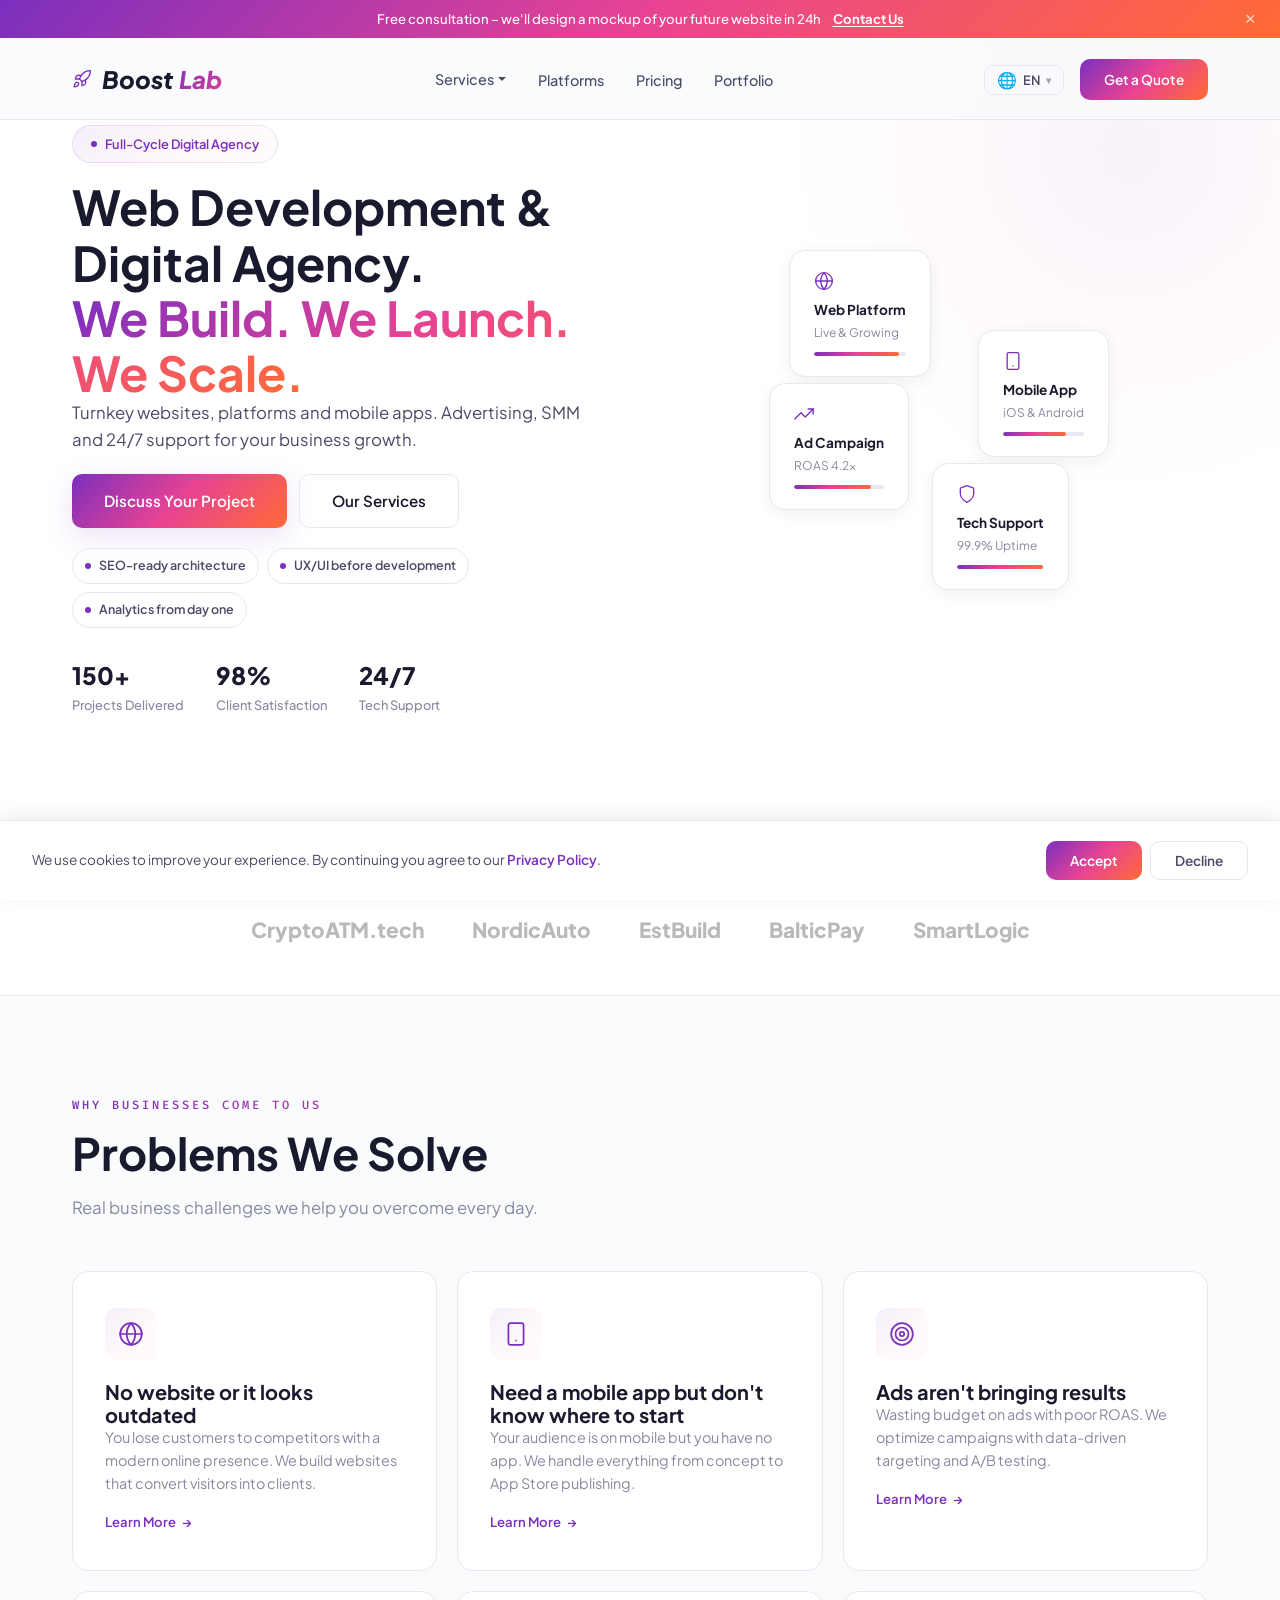
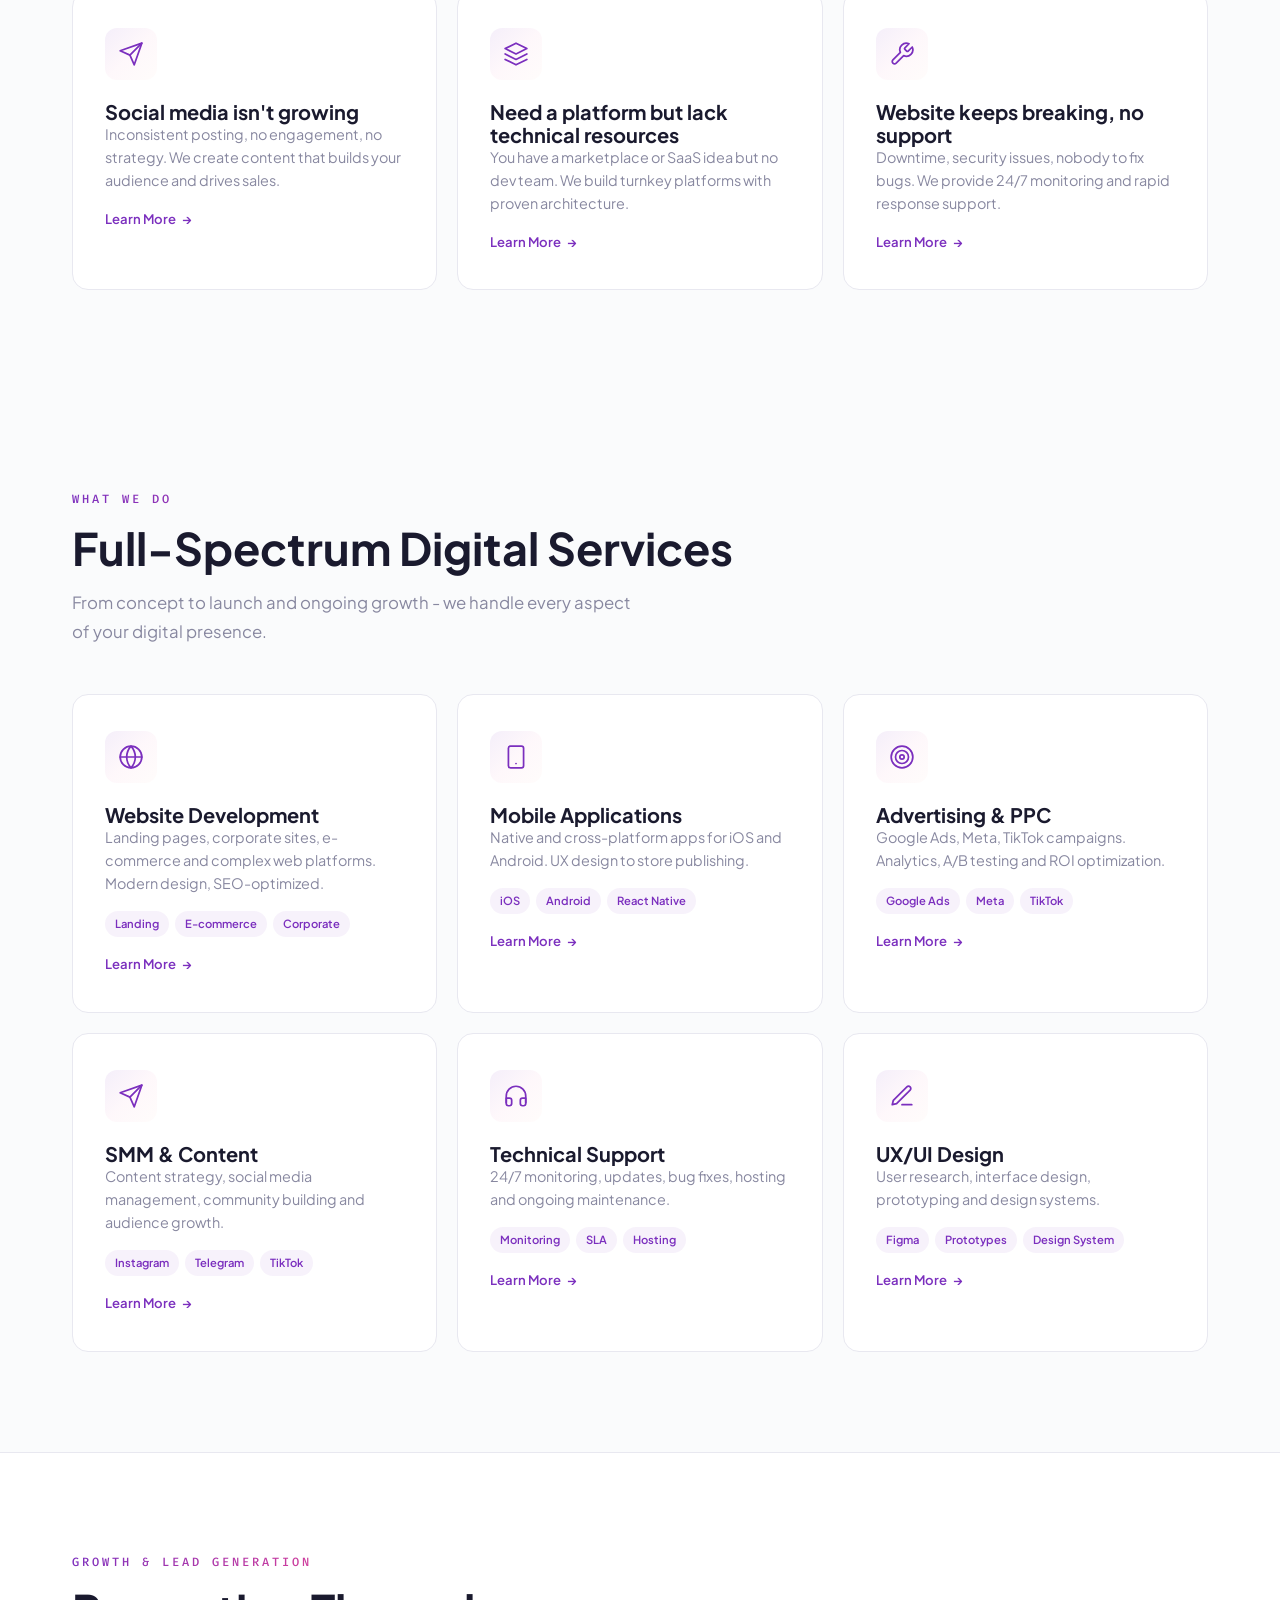
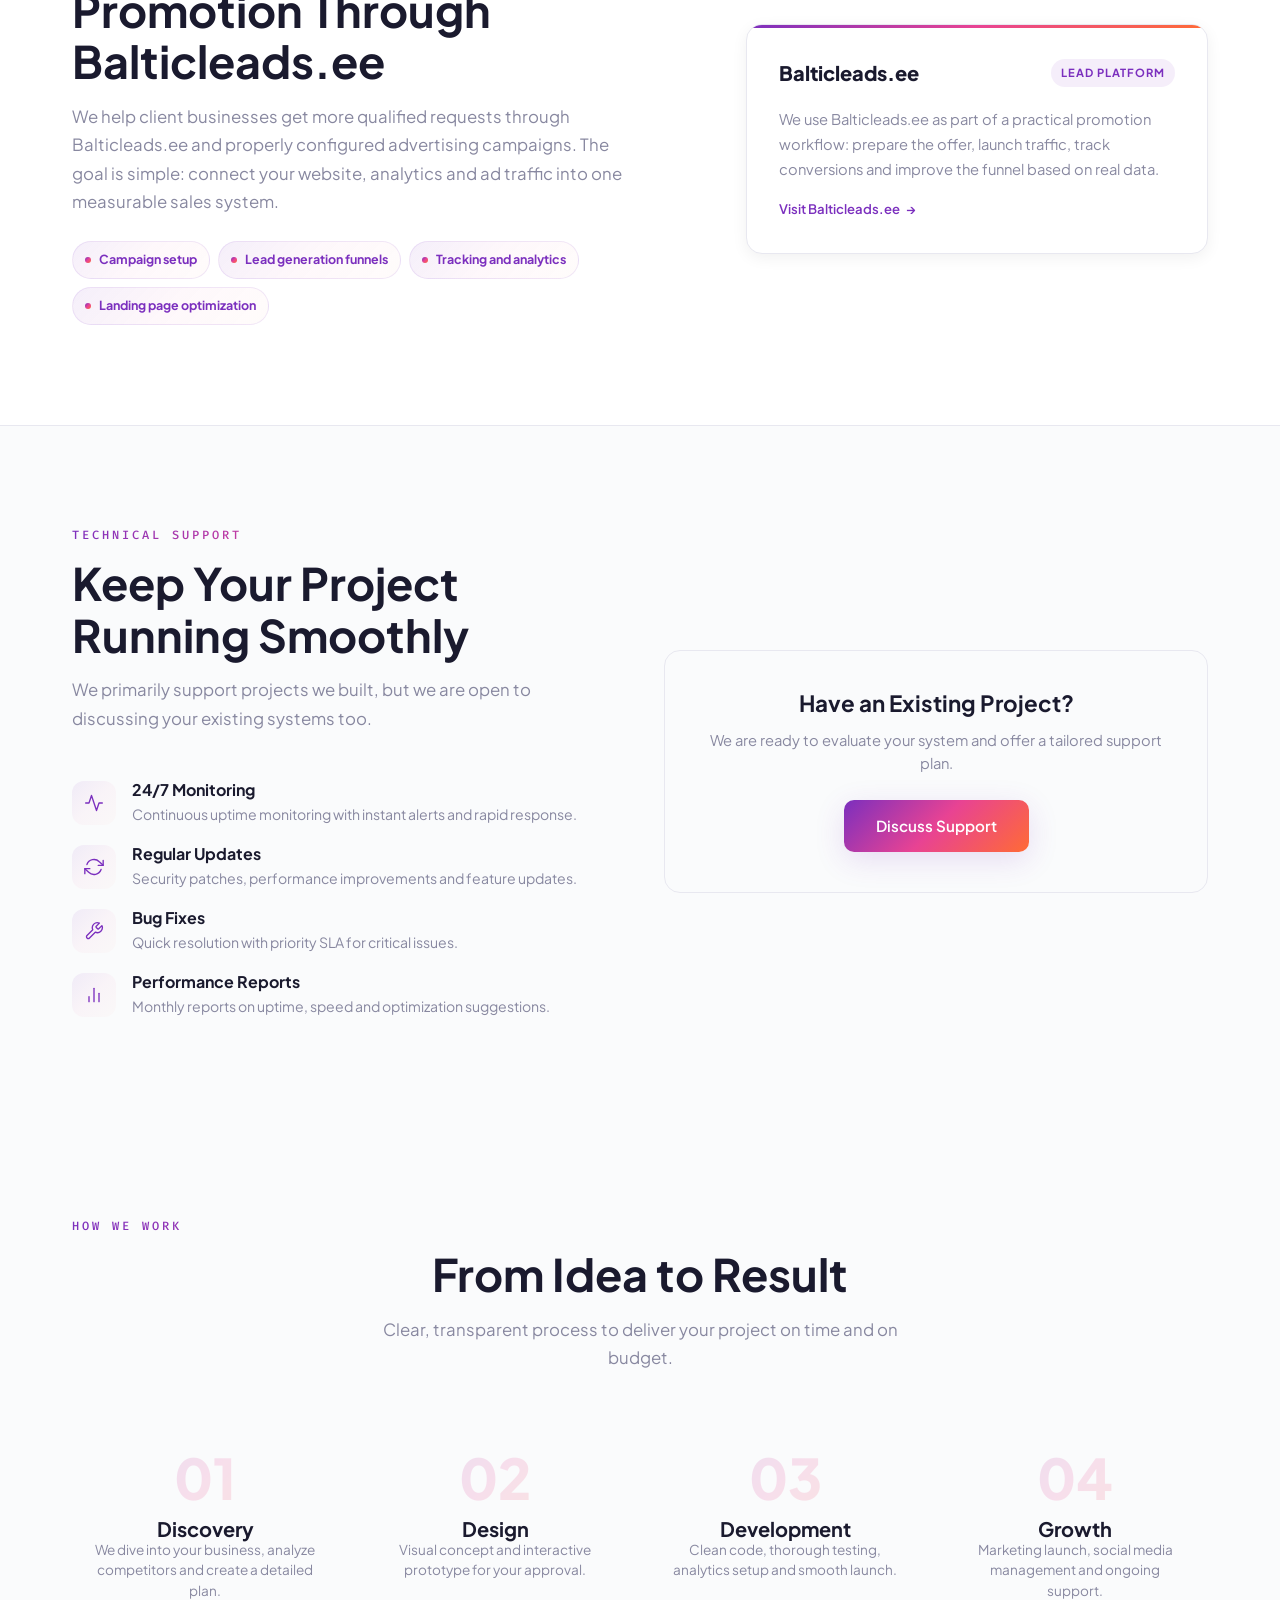
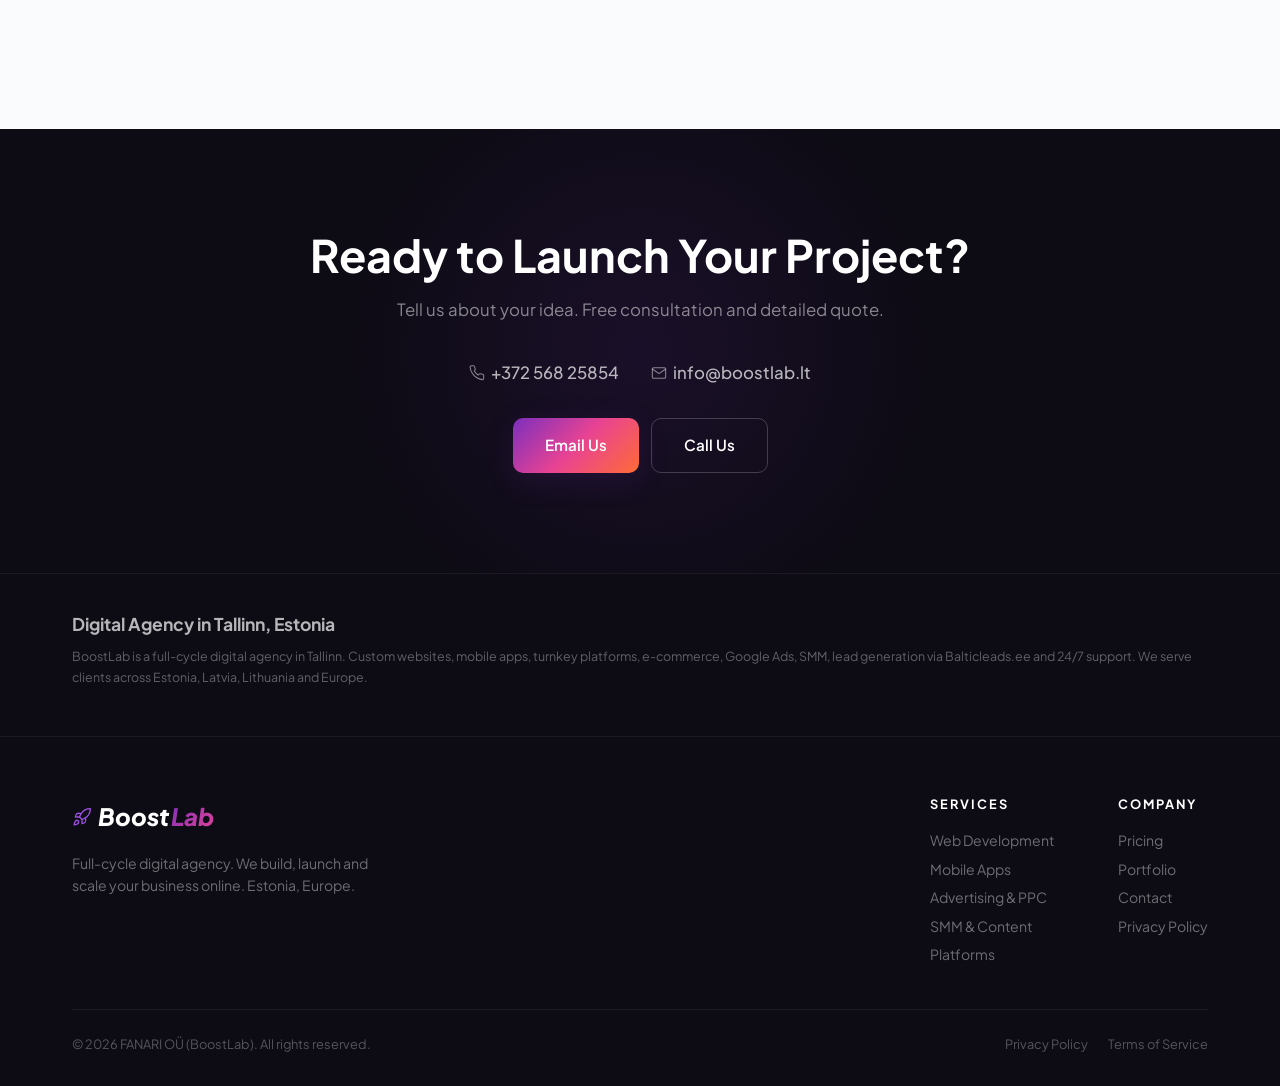
==== commit e9b29290: "Add Balticleads growth platform section" ====
--- a/index.html
+++ b/index.html
@@ -4,7 +4,7 @@
   <meta charset="UTF-8">
   <meta name="viewport" content="width=device-width, initial-scale=1.0">
   <title>BoostLab | Web Development, Apps & SEO-Ready Digital Projects</title>
-  <meta name="description" content="BoostLab builds professional websites, web platforms, mobile apps and growth systems for businesses in Estonia, the Baltics and Europe. UX/UI, SEO, advertising and support.">
+  <meta name="description" content="BoostLab builds professional websites, web platforms, mobile apps and growth systems for businesses in Estonia, the Baltics and Europe. UX/UI, SEO, advertising, lead generation via Balticleads.ee and support.">
   <meta name="robots" content="index, follow">
   <meta name="author" content="BoostLab">
   <meta name="theme-color" content="#111827">
@@ -16,7 +16,7 @@
   <link rel="alternate" hreflang="lv" href="https://boostlab.lt/">
   <link rel="alternate" hreflang="x-default" href="https://boostlab.lt/">
   <meta property="og:title" content="BoostLab | Web Development, Apps & Digital Growth">
-  <meta property="og:description" content="Professional websites, mobile apps, platforms, SEO, advertising and technical support for businesses in Estonia and Europe.">
+  <meta property="og:description" content="Professional websites, mobile apps, platforms, SEO, advertising, lead generation via Balticleads.ee and technical support.">
   <meta property="og:type" content="website">
   <meta property="og:url" content="https://boostlab.lt">
   <meta property="og:image" content="https://boostlab.lt/og-image.jpg">
@@ -25,7 +25,7 @@
   <meta property="og:image:alt" content="BoostLab digital agency website preview">
   <meta name="twitter:card" content="summary_large_image">
   <meta name="twitter:title" content="BoostLab | Web Development, Apps & Digital Growth">
-  <meta name="twitter:description" content="Professional websites, apps, platforms, SEO and marketing support.">
+  <meta name="twitter:description" content="Professional websites, apps, platforms, SEO, advertising and lead generation support.">
   <meta name="twitter:image" content="https://boostlab.lt/og-image.jpg">
   <link rel="icon" type="image/png" href="logo.png">
   <link rel="preconnect" href="https://fonts.googleapis.com">
@@ -35,7 +35,7 @@
   <script async src="https://www.googletagmanager.com/gtag/js?id=G-5F8H438EKX"></script>
   <script>window.dataLayer=window.dataLayer||[];function gtag(){dataLayer.push(arguments);}gtag("js",new Date());gtag("config","G-5F8H438EKX");gtag("config","AW-18015999232");gtag("config","GT-TQDGLZ8J");</script>
   <script>!function(f,b,e,v,n,t,s){if(f.fbq)return;n=f.fbq=function(){n.callMethod?n.callMethod.apply(n,arguments):n.queue.push(arguments)};if(!f._fbq)f._fbq=n;n.push=n;n.loaded=!0;n.version="2.0";n.queue=[];t=b.createElement(e);t.async=!0;t.src=v;s=b.getElementsByTagName(e)[0];s.parentNode.insertBefore(t,s)}(window,document,"script","https://connect.facebook.net/en_US/fbevents.js");fbq("init","137665235020353");fbq("track","PageView");</script>
-  <script type="application/ld+json">{"@context":"https://schema.org","@graph":[{"@type":"Organization","@id":"https://boostlab.lt/#organization","name":"FANARI OÜ","alternateName":"BoostLab","url":"https://boostlab.lt/","logo":"https://boostlab.lt/logo.png","image":"https://boostlab.lt/og-image.jpg","description":"Full-cycle digital agency in Tallinn, Estonia: web development, mobile apps, platforms, SEO, advertising and support.","address":{"@type":"PostalAddress","addressCountry":"EE","addressLocality":"Tallinn"},"contactPoint":{"@type":"ContactPoint","telephone":"+37256825854","email":"info@boostlab.lt","contactType":"sales","areaServed":["EE","LV","LT","EU"],"availableLanguage":["en","ru","et","lt","lv"]}},{"@type":"WebSite","@id":"https://boostlab.lt/#website","url":"https://boostlab.lt/","name":"BoostLab","publisher":{"@id":"https://boostlab.lt/#organization"},"inLanguage":"en"},{"@type":"ProfessionalService","@id":"https://boostlab.lt/#service","name":"BoostLab Digital Agency","url":"https://boostlab.lt/","image":"https://boostlab.lt/og-image.jpg","telephone":"+37256825854","email":"info@boostlab.lt","priceRange":"€€","areaServed":["Estonia","Latvia","Lithuania","Europe"],"address":{"@type":"PostalAddress","addressCountry":"EE","addressLocality":"Tallinn"},"hasOfferCatalog":{"@type":"OfferCatalog","name":"Digital services","itemListElement":[{"@type":"Offer","itemOffered":{"@type":"Service","name":"Website development"}},{"@type":"Offer","itemOffered":{"@type":"Service","name":"Mobile app development"}},{"@type":"Offer","itemOffered":{"@type":"Service","name":"SEO and performance marketing"}},{"@type":"Offer","itemOffered":{"@type":"Service","name":"Technical support"}}]}}]}</script>
+  <script type="application/ld+json">{"@context":"https://schema.org","@graph":[{"@type":"Organization","@id":"https://boostlab.lt/#organization","name":"FANARI OÜ","alternateName":"BoostLab","url":"https://boostlab.lt/","logo":"https://boostlab.lt/logo.png","image":"https://boostlab.lt/og-image.jpg","description":"Full-cycle digital agency in Tallinn, Estonia: web development, mobile apps, platforms, SEO, advertising, lead generation and support.","address":{"@type":"PostalAddress","addressCountry":"EE","addressLocality":"Tallinn"},"contactPoint":{"@type":"ContactPoint","telephone":"+37256825854","email":"info@boostlab.lt","contactType":"sales","areaServed":["EE","LV","LT","EU"],"availableLanguage":["en","ru","et","lt","lv"]}},{"@type":"WebSite","@id":"https://boostlab.lt/#website","url":"https://boostlab.lt/","name":"BoostLab","publisher":{"@id":"https://boostlab.lt/#organization"},"inLanguage":"en"},{"@type":"ProfessionalService","@id":"https://boostlab.lt/#service","name":"BoostLab Digital Agency","url":"https://boostlab.lt/","image":"https://boostlab.lt/og-image.jpg","telephone":"+37256825854","email":"info@boostlab.lt","priceRange":"€€","areaServed":["Estonia","Latvia","Lithuania","Europe"],"address":{"@type":"PostalAddress","addressCountry":"EE","addressLocality":"Tallinn"},"hasOfferCatalog":{"@type":"OfferCatalog","name":"Digital services","itemListElement":[{"@type":"Offer","itemOffered":{"@type":"Service","name":"Website development"}},{"@type":"Offer","itemOffered":{"@type":"Service","name":"Mobile app development"}},{"@type":"Offer","itemOffered":{"@type":"Service","name":"SEO and performance marketing"}},{"@type":"Offer","itemOffered":{"@type":"Service","name":"Lead generation via Balticleads.ee"}},{"@type":"Offer","itemOffered":{"@type":"Service","name":"Technical support"}}]}}]}</script>
 </head>
 <body>
 
@@ -301,6 +301,33 @@
   </div>
 </section>
 
+<!-- GROWTH PLATFORM -->
+<section class="growth-platform">
+  <div class="container">
+    <div class="growth-layout">
+      <div>
+        <div class="section-label">Growth & Lead Generation</div>
+        <h2 class="section-title reveal">Promotion Through Balticleads.ee</h2>
+        <p class="section-desc reveal">We help client businesses get more qualified requests through Balticleads.ee and properly configured advertising campaigns. The goal is simple: connect your website, analytics and ad traffic into one measurable sales system.</p>
+        <div class="growth-points reveal">
+          <span>Campaign setup</span>
+          <span>Lead generation funnels</span>
+          <span>Tracking and analytics</span>
+          <span>Landing page optimization</span>
+        </div>
+      </div>
+      <div class="growth-card reveal">
+        <div class="growth-card-top">
+          <span class="growth-domain">Balticleads.ee</span>
+          <span class="growth-status">Lead platform</span>
+        </div>
+        <p>We use Balticleads.ee as part of a practical promotion workflow: prepare the offer, launch traffic, track conversions and improve the funnel based on real data.</p>
+        <a href="https://balticleads.ee/" target="_blank" rel="noopener" class="card-link">Visit Balticleads.ee</a>
+      </div>
+    </div>
+  </div>
+</section>
+
 
 <!-- TECH SUPPORT -->
 <section id="support">
@@ -360,7 +387,7 @@
 <section class="seo-text">
   <div class="container">
     <h2 data-i="seo.title">Digital Agency in Tallinn, Estonia</h2>
-    <p data-i="seo.p1">BoostLab is a full-cycle digital agency in Tallinn. Custom websites, mobile apps, turnkey platforms, e-commerce, Google Ads, SMM and 24/7 support. We serve clients across Estonia, Latvia, Lithuania and Europe.</p>
+    <p data-i="seo.p1">BoostLab is a full-cycle digital agency in Tallinn. Custom websites, mobile apps, turnkey platforms, e-commerce, Google Ads, SMM, lead generation via Balticleads.ee and 24/7 support. We serve clients across Estonia, Latvia, Lithuania and Europe.</p>
   </div>
 </section>
 
--- a/style.css
+++ b/style.css
@@ -1,32 +1,32 @@
 /* ============================================
    BoostLab - style.css
    Fonts: Plus Jakarta Sans, Fira Code (OFL)
-   Colors: restrained professional palette
+   Colors: Purple/Pink/Orange brand palette
    ============================================ */
 
 /* === RESET & VARIABLES === */
 *,*::before,*::after{margin:0;padding:0;box-sizing:border-box}
 :root {
-    --purple: #4F46E5;
-    --purple-deep: #3730A3;
-    --purple-light: #8B5CF6;
-    --orange: #D97706;
-    --orange-warm: #F59E0B;
-    --pink: #0F766E;
-    --gradient: linear-gradient(135deg, #111827 0%, #1D4ED8 52%, #0F766E 100%);
-    --gradient-subtle: linear-gradient(135deg, rgba(79,70,229,0.08), rgba(15,118,110,0.05), rgba(245,158,11,0.04));
-    --bg: #F7F8FA;
+    --purple: #7B2FBE;
+    --purple-deep: #5B1F94;
+    --purple-light: #9B4FDE;
+    --orange: #FF6B35;
+    --orange-warm: #FF8C42;
+    --pink: #E84393;
+    --gradient: linear-gradient(135deg, #7B2FBE 0%, #E84393 50%, #FF6B35 100%);
+    --gradient-subtle: linear-gradient(135deg, rgba(123,47,190,0.08), rgba(232,67,147,0.04), rgba(255,107,53,0.02));
+    --bg: #FAFBFC;
     --bg-white: #FFFFFF;
-    --bg-dark: #111827;
-    --text-dark: #111827;
-    --text-body: #4B5563;
-    --text-light: #6B7280;
-    --border: #E5E7EB;
-    --border-hover: #CBD5E1;
-    --shadow: 0 14px 40px rgba(17,24,39,0.08);
-    --shadow-purple: 0 14px 34px rgba(29,78,216,0.18);
-    --radius: 8px;
-    --radius-sm: 8px;
+    --bg-dark: #0D0B14;
+    --text-dark: #1A1A2E;
+    --text-body: #4A4A68;
+    --text-light: #8888A0;
+    --border: #E8E8F0;
+    --border-hover: #D0D0E0;
+    --shadow: 0 4px 16px rgba(0,0,0,0.06);
+    --shadow-purple: 0 8px 30px rgba(123,47,190,0.15);
+    --radius: 16px;
+    --radius-sm: 10px;
     --font: 'Plus Jakarta Sans', 'DM Sans', -apple-system, BlinkMacSystemFont, sans-serif;
     --font-mono: 'Fira Code', monospace;
     --max-w: 1200px;
@@ -252,7 +252,7 @@
 }
 .hero-proof span::before {
     content: ''; width: 6px; height: 6px; border-radius: 50%;
-    background: #0F766E;
+    background: var(--purple);
 }
 .hero-stats { display: flex; gap: 32px }
 .stat-num { font-size: 1.5rem; font-weight: 800; color: var(--text-dark); letter-spacing: 0 }
@@ -523,6 +523,41 @@
 .support-cta-box h3 { font-size: 1.4rem; margin-bottom: 12px }
 .support-cta-box > p { color: var(--text-light); font-size: 0.92rem; margin-bottom: 24px; line-height: 1.6 }
 
+/* === GROWTH PLATFORM === */
+.growth-platform { background: var(--bg-white); border-top: 1px solid var(--border); border-bottom: 1px solid var(--border) }
+.growth-layout { display: grid; grid-template-columns: 1.15fr 0.85fr; gap: 48px; align-items: center }
+.growth-points { display: flex; flex-wrap: wrap; gap: 8px; margin-top: -24px }
+.growth-points span {
+    display: inline-flex; align-items: center; gap: 8px;
+    padding: 8px 12px; border-radius: 50px;
+    background: var(--gradient-subtle); border: 1px solid rgba(123,47,190,0.1);
+    color: var(--purple); font-size: 0.78rem; font-weight: 700;
+}
+.growth-points span::before {
+    content: ''; width: 6px; height: 6px; border-radius: 50%;
+    background: var(--gradient);
+}
+.growth-card {
+    background: var(--bg-white); border: 1px solid var(--border); border-radius: var(--radius);
+    padding: 32px; box-shadow: var(--shadow); position: relative; overflow: hidden;
+}
+.growth-card::before {
+    content: ''; position: absolute; inset: 0 0 auto; height: 3px;
+    background: var(--gradient);
+}
+.growth-card-top {
+    display: flex; justify-content: space-between; align-items: center; gap: 16px;
+    margin-bottom: 18px;
+}
+.growth-domain { color: var(--text-dark); font-size: 1.25rem; font-weight: 800 }
+.growth-status {
+    padding: 5px 10px; border-radius: 50px;
+    background: rgba(123,47,190,0.08); color: var(--purple);
+    font-size: 0.7rem; font-weight: 700; text-transform: uppercase; letter-spacing: 1px;
+    white-space: nowrap;
+}
+.growth-card p { color: var(--text-light); font-size: 0.92rem; line-height: 1.7 }
+
 /* === PROCESS === */
 .process-step { text-align: center; padding: 28px 20px }
 .step-num {
@@ -599,6 +634,7 @@
     .grid-3 { grid-template-columns: repeat(2, 1fr) }
     .grid-4 { grid-template-columns: repeat(2, 1fr) }
     .support-layout { grid-template-columns: 1fr }
+    .growth-layout { grid-template-columns: 1fr; gap: 28px }
 }
 @media (max-width: 768px) {
 
@@ -645,6 +681,9 @@
     .step-num { font-size: 2.5rem }
     .support-layout { gap: 24px }
     .support-cta-box { padding: 24px }
+    .growth-card { padding: 24px 20px }
+    .growth-card-top { flex-direction: column; align-items: flex-start; gap: 8px }
+    .growth-points { margin-top: -12px }
     .footer-cols { flex-direction: column; gap: 24px }
     .footer-top { gap: 24px }
     .addon-prices { flex-direction: row; gap: 16px }
@@ -875,159 +914,7 @@
     .nav-dd-menu { display: none !important }
 }
 
-/* === PROFESSIONAL INTERFACE PASS === */
-.hero::before,
-.page-hero::before,
-.cta-section::before,
-.dark-section::before { display: none }
-
-nav {
-    background: rgba(255,255,255,0.92);
-    border-bottom-color: rgba(17,24,39,0.08);
-}
-
-.top-banner {
-    background: #111827;
-}
-
-.btn,
-.nav-cta,
-.lang-trigger,
-.service-card,
-.price-card,
-.smm-card,
-.support-cta-box,
-.feature-block,
-.faq-item,
-.link-pill,
-.cookie-banner,
-.nav-dd-inner {
-    border-radius: var(--radius);
-}
-
-.btn-primary,
-.nav-cta,
-.cookie-accept,
-.price-card.featured .price-btn {
-    background: #111827;
-    box-shadow: 0 10px 24px rgba(17,24,39,0.14);
-}
-
-.btn-primary:hover,
-.nav-cta:hover,
-.price-card.featured .price-btn:hover {
-    box-shadow: 0 14px 32px rgba(17,24,39,0.2);
-}
-
-.btn-outline:hover,
-.card-link,
-.nav-links a:hover,
-.footer-col a:hover,
-.link-pill:hover {
-    color: #1D4ED8;
-}
-
-.hero {
-    background:
-        linear-gradient(180deg, #FFFFFF 0%, #F7F8FA 100%);
-}
-
-.hero-badge {
-    background: #F8FAFC;
-    border-color: #E5E7EB;
-    color: #1D4ED8;
-    border-radius: 999px;
-}
-
-.hero-badge::before {
-    background: #0F766E;
-}
-
-.gradient-text {
-    background: linear-gradient(135deg, #1D4ED8 0%, #0F766E 100%);
-    -webkit-background-clip: text;
-    -webkit-text-fill-color: transparent;
-    background-clip: text;
-}
-
-.float-card,
-.service-card,
-.support-cta-box,
-.price-card,
-.smm-card,
-.feature-block,
-.faq-item {
-    box-shadow: none;
-}
-
-.float-card {
-    border-color: rgba(17,24,39,0.08);
-}
-
-.service-card,
-.support-cta-box,
-.feature-block {
-    background: #fff;
-    border-color: rgba(17,24,39,0.08);
-}
-
-.service-card::after {
-    background: linear-gradient(90deg, #1D4ED8, #0F766E);
-}
-
-.service-card:hover,
-.feature-block:hover,
-.smm-card:hover {
-    box-shadow: 0 16px 36px rgba(17,24,39,0.08);
-    transform: translateY(-3px);
-}
-
-.card-icon,
-.sup-icon {
-    background: #F1F5F9;
-    color: #1D4ED8;
-}
-
-.tag,
-.page-hero-badge,
-.pm-tags span {
-    background: #EFF6FF;
-    color: #1D4ED8;
-}
-
-.trust-bar {
-    background: #fff;
-}
-
-.trust-logos {
-    opacity: 0.46;
-}
-
-.step-num,
-.why-num,
-.ready-price {
-    background: linear-gradient(135deg, #1D4ED8, #0F766E);
-    -webkit-background-clip: text;
-    -webkit-text-fill-color: transparent;
-    background-clip: text;
-}
-
-.cta-section,
-footer,
-.seo-text {
-    background: #111827;
-}
-
-.cta-section {
-    border-top: 1px solid rgba(255,255,255,0.08);
-}
-
-.cookie-banner {
-    left: 24px; right: 24px; bottom: 24px;
-    border: 1px solid rgba(17,24,39,0.1);
-    box-shadow: 0 20px 60px rgba(17,24,39,0.16);
-}
-
+/* === SMALL INTERFACE POLISH === */
 @media (max-width: 1024px) {
     .hero-proof { justify-content: center }
 }
@@ -1035,5 +922,4 @@
 @media (max-width: 768px) {
     .hero-proof { margin-bottom: 24px }
     .hero-proof span { flex: 1 1 100%; justify-content: center }
-    .cookie-banner { left: 12px; right: 12px; bottom: 12px }
-}
+}
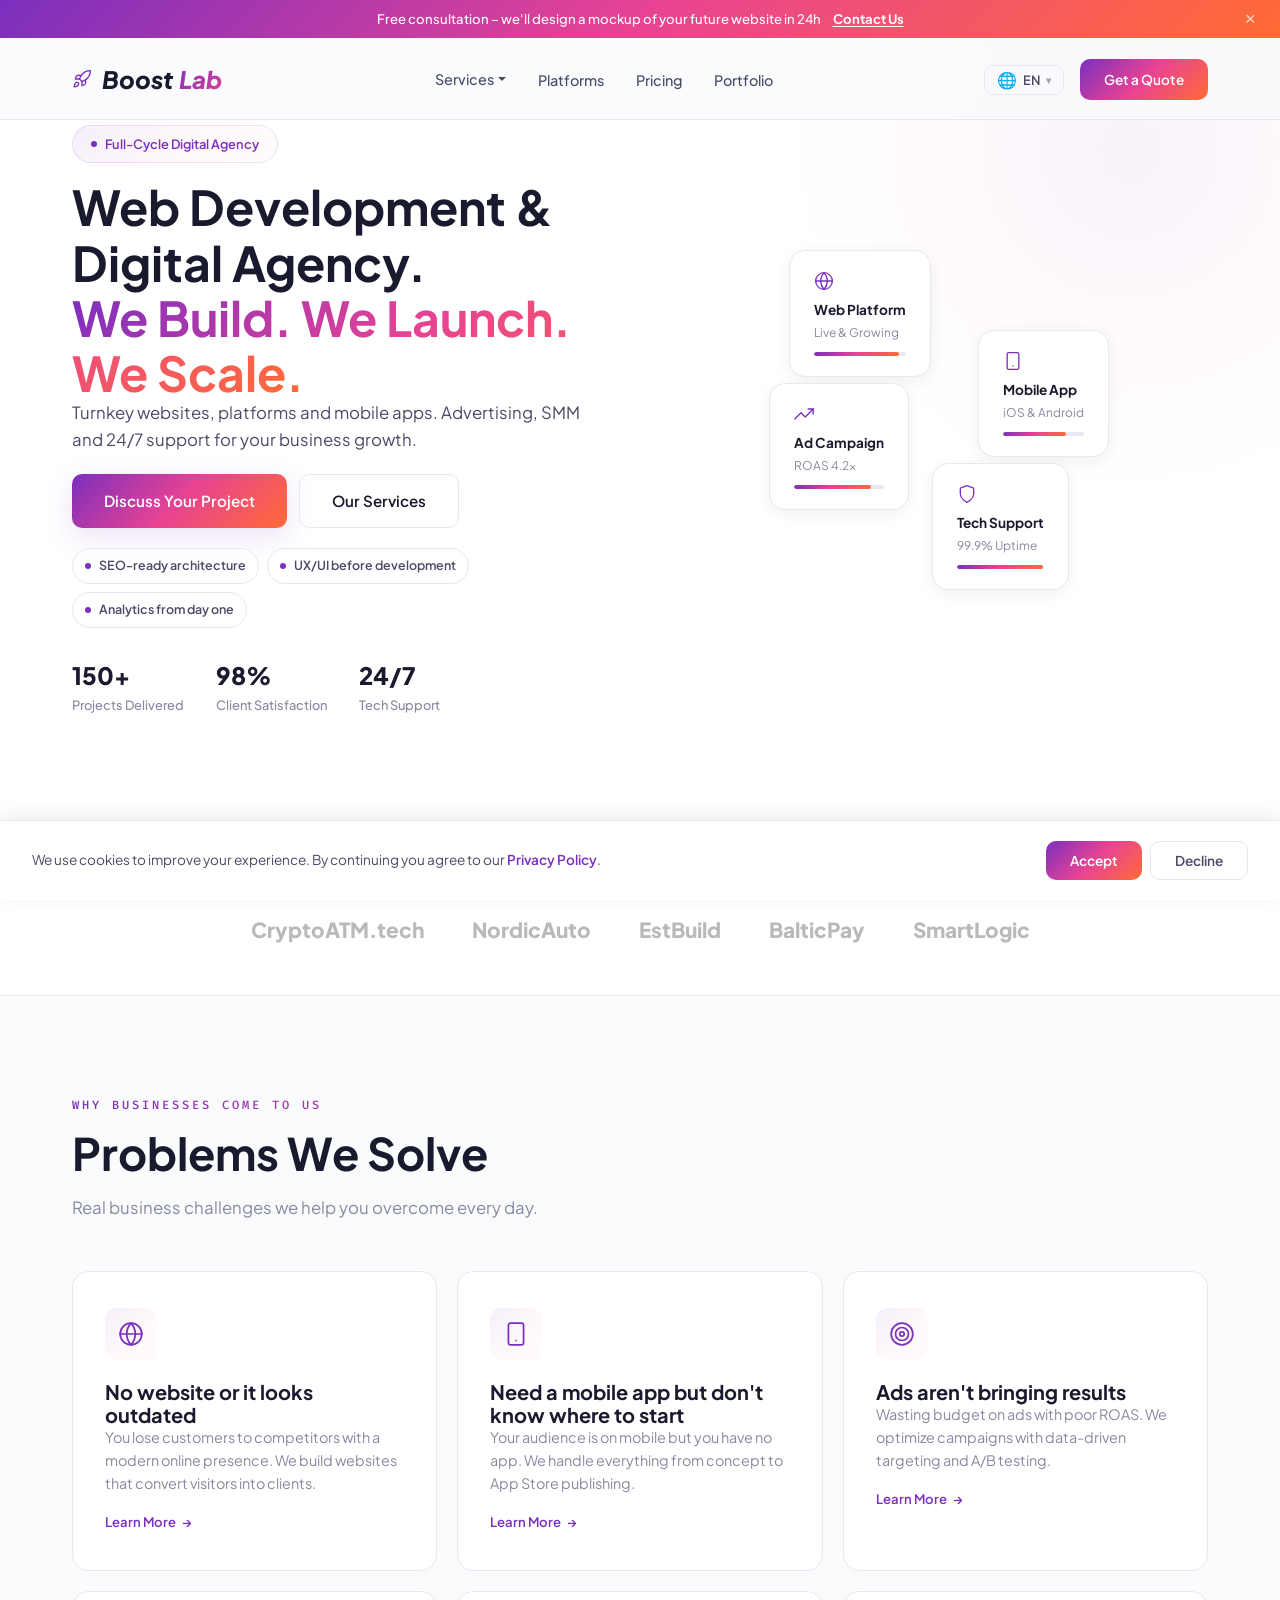
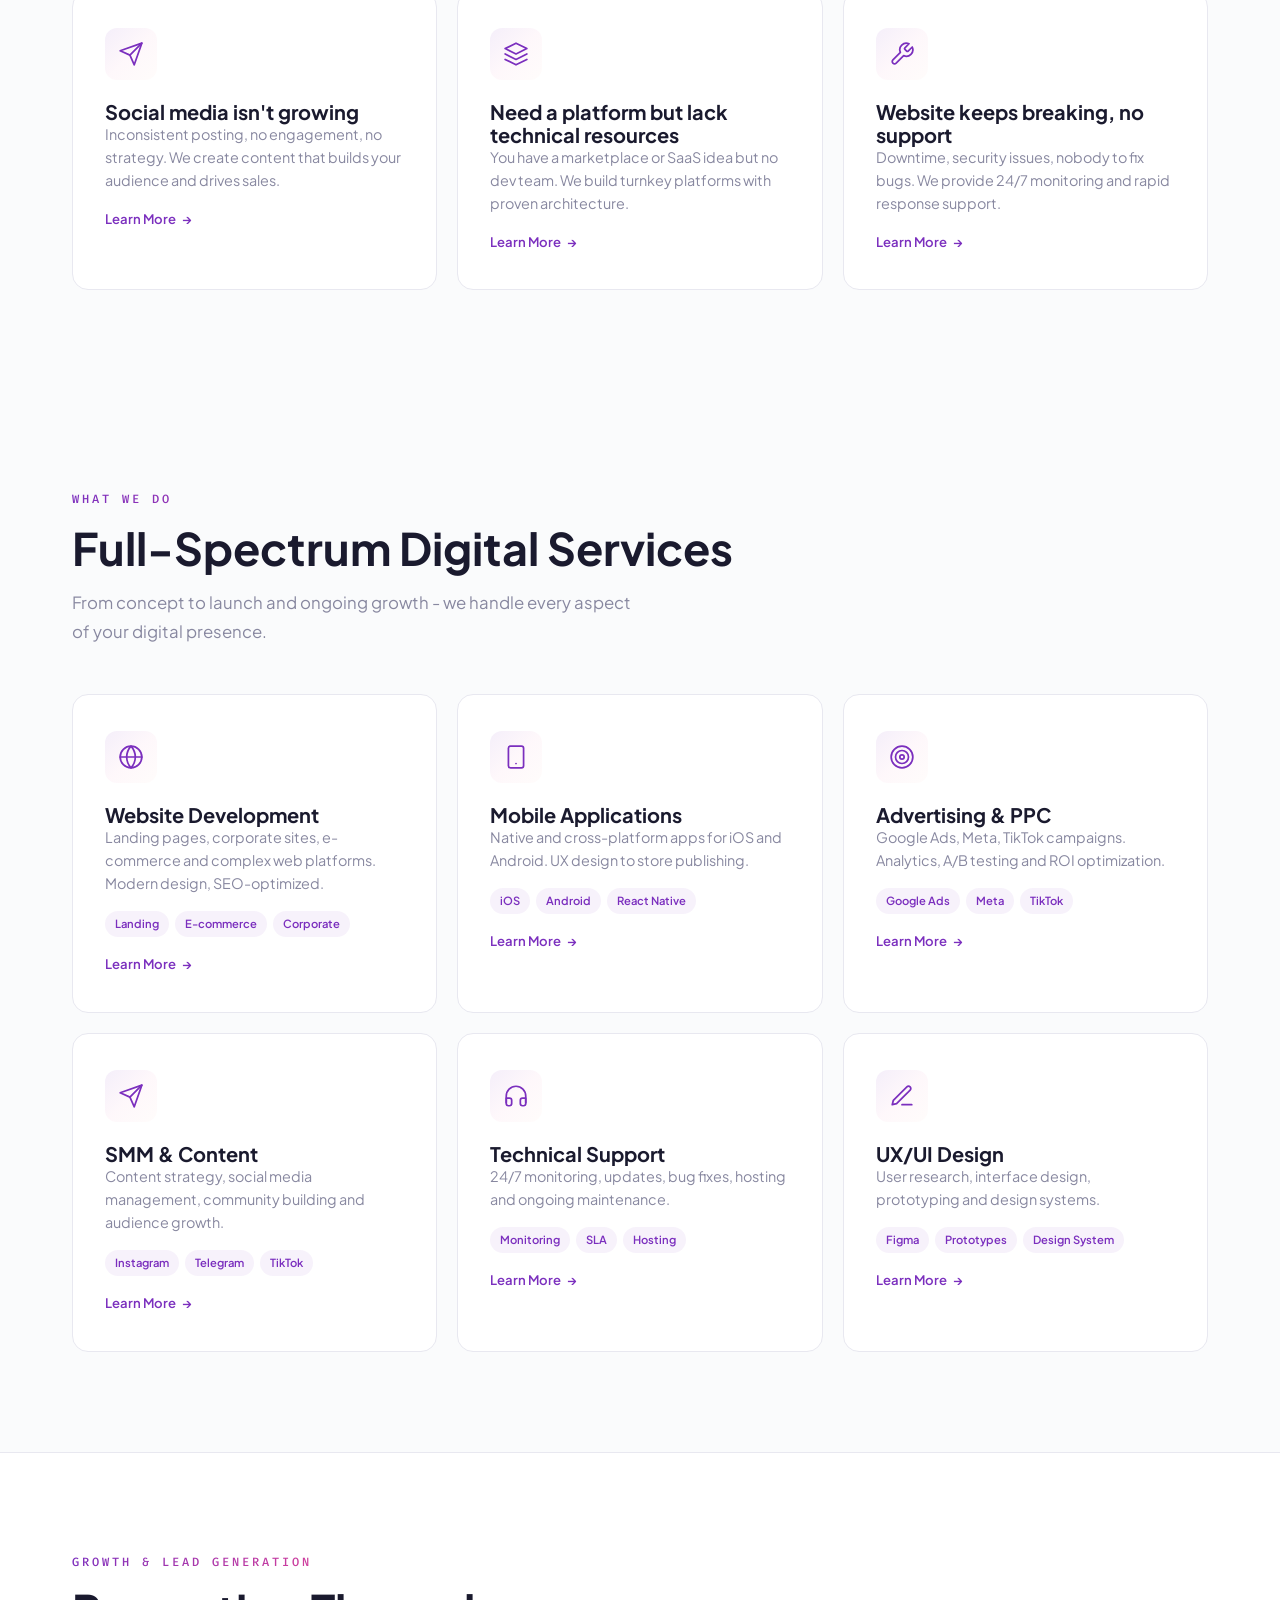
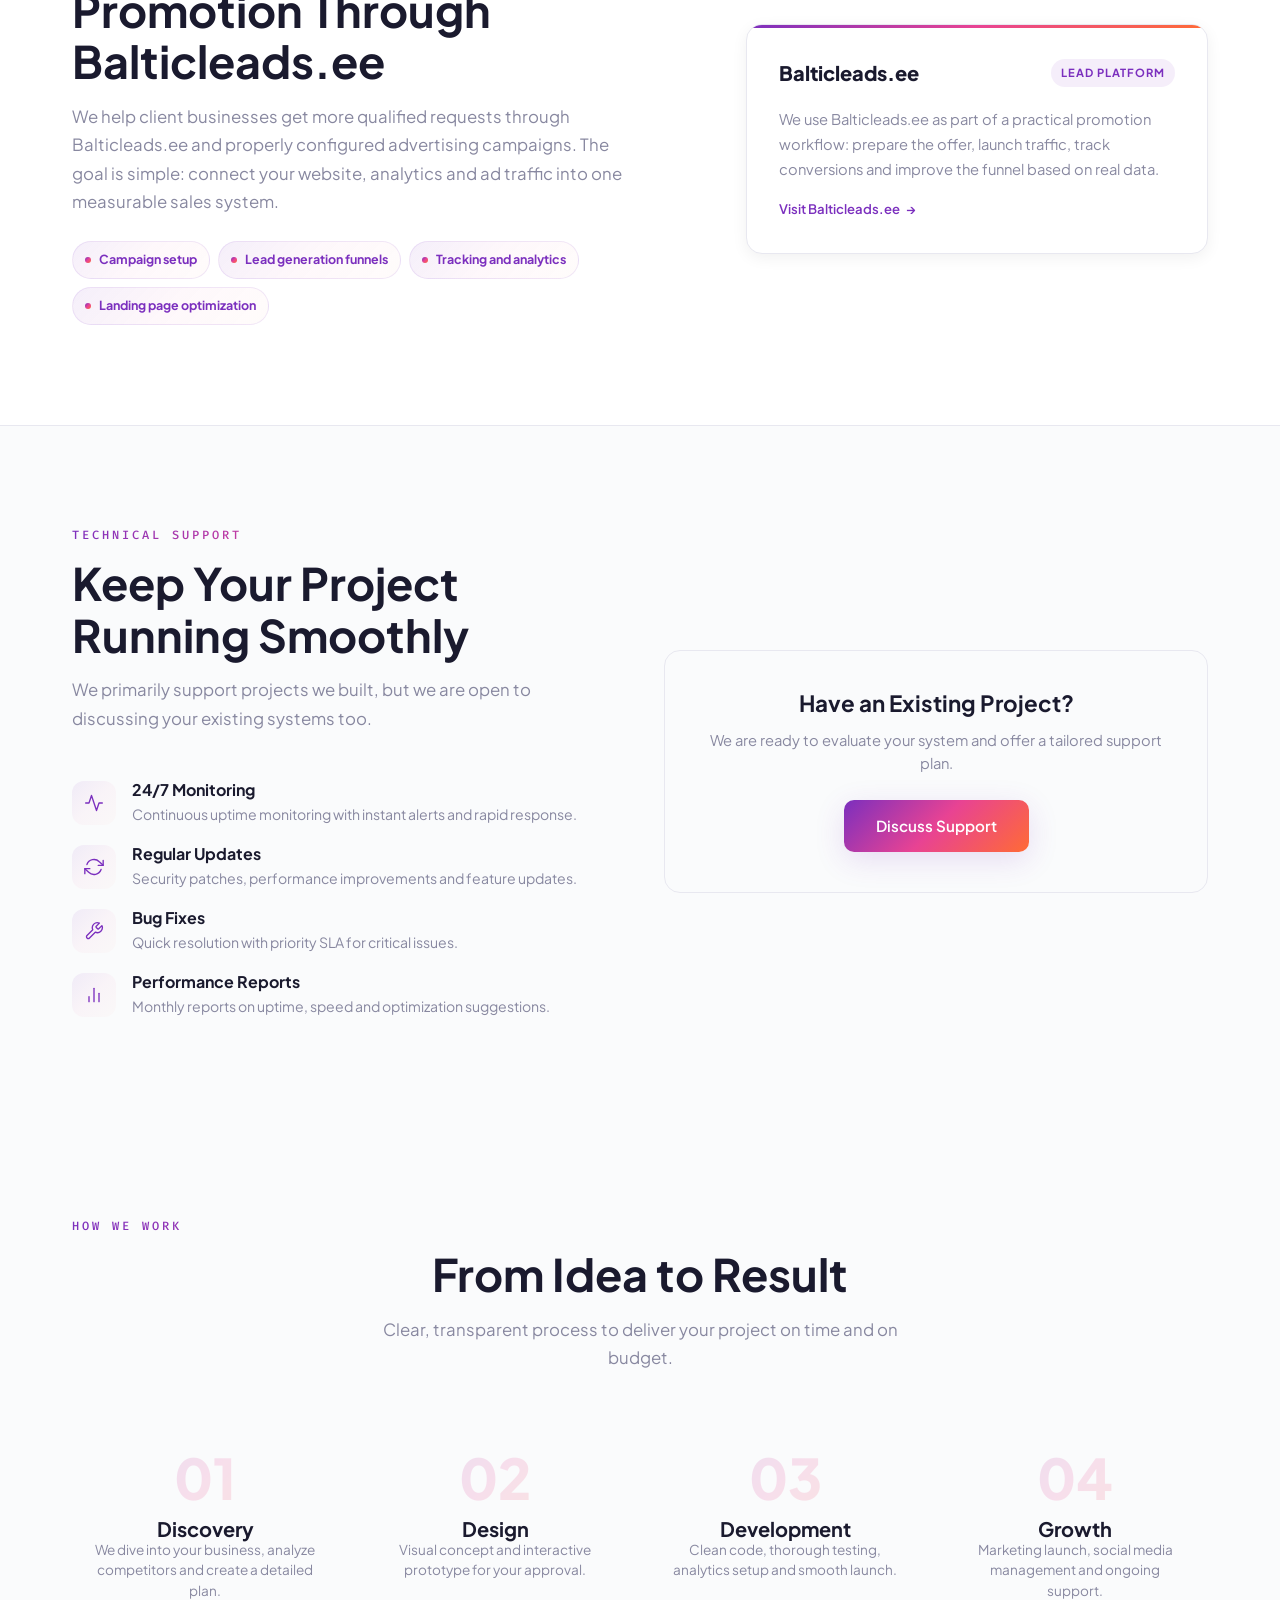
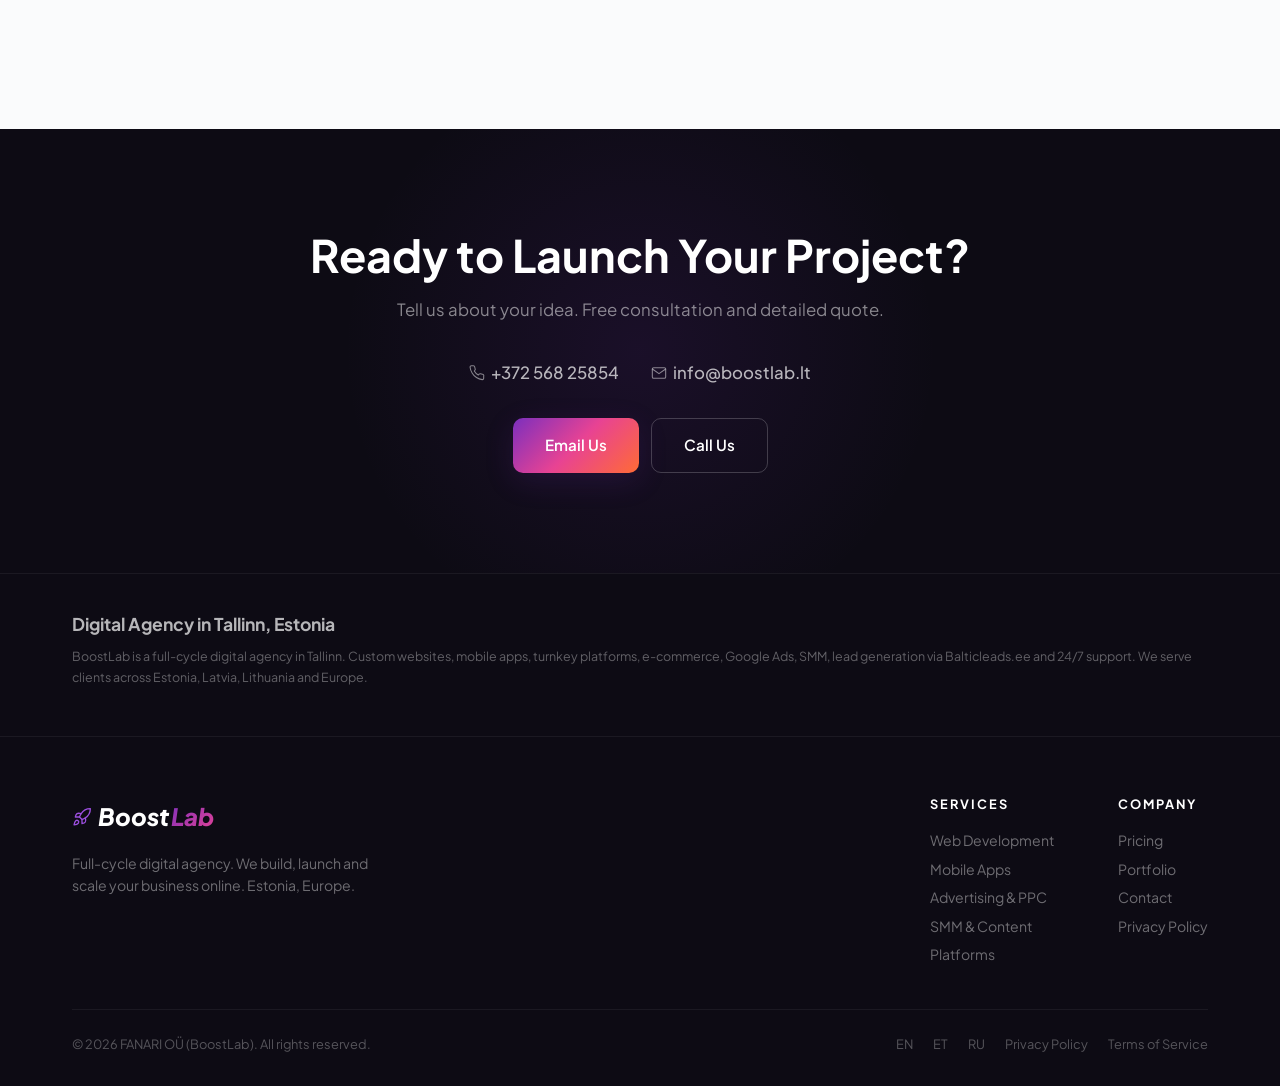
==== commit 11530eb4: "Improve multilingual SEO links" ====
--- a/index.html
+++ b/index.html
@@ -10,10 +10,8 @@
   <meta name="theme-color" content="#111827">
   <link rel="canonical" href="https://boostlab.lt/">
   <link rel="alternate" hreflang="en" href="https://boostlab.lt/">
-  <link rel="alternate" hreflang="et" href="https://boostlab.lt/">
-  <link rel="alternate" hreflang="ru" href="https://boostlab.lt/">
-  <link rel="alternate" hreflang="lt" href="https://boostlab.lt/">
-  <link rel="alternate" hreflang="lv" href="https://boostlab.lt/">
+  <link rel="alternate" hreflang="et" href="https://boostlab.lt/et.html">
+  <link rel="alternate" hreflang="ru" href="https://boostlab.lt/ru.html">
   <link rel="alternate" hreflang="x-default" href="https://boostlab.lt/">
   <meta property="og:title" content="BoostLab | Web Development, Apps & Digital Growth">
   <meta property="og:description" content="Professional websites, mobile apps, platforms, SEO, advertising, lead generation via Balticleads.ee and technical support.">
@@ -101,8 +99,8 @@
         <button class="lang-trigger"><span class="globe">🌐</span> <span class="lang-current">EN</span> <span class="arrow">▾</span></button>
         <div class="lang-list">
           <button class="lang-btn active" data-lang="en"><span class="flag">🇬🇧</span> English</button>
-          <button class="lang-btn" data-lang="et"><span class="flag">🇪🇪</span> Eesti</button>
-          <button class="lang-btn" data-lang="ru"><span class="flag">🇷🇺</span> Русский</button>
+          <a class="lang-btn" data-lang="et" href="/et.html"><span class="flag">🇪🇪</span> Eesti</a>
+          <a class="lang-btn" data-lang="ru" href="/ru.html"><span class="flag">🇷🇺</span> Русский</a>
           <button class="lang-btn" data-lang="lt"><span class="flag">🇱🇹</span> Lietuvių</button>
           <button class="lang-btn" data-lang="lv"><span class="flag">🇱🇻</span> Latviešu</button>
           <button class="lang-btn" data-lang="es"><span class="flag">🇪🇸</span> Español</button>
@@ -128,8 +126,8 @@
     <button class="lang-trigger"><span class="globe">🌐</span> <span class="lang-current">EN</span> <span class="arrow">▾</span></button>
     <div class="lang-list">
       <button class="lang-btn active" data-lang="en"><span class="flag">🇬🇧</span> English</button>
-      <button class="lang-btn" data-lang="et"><span class="flag">🇪🇪</span> Eesti</button>
-      <button class="lang-btn" data-lang="ru"><span class="flag">🇷🇺</span> Русский</button>
+      <a class="lang-btn" data-lang="et" href="/et.html"><span class="flag">🇪🇪</span> Eesti</a>
+      <a class="lang-btn" data-lang="ru" href="/ru.html"><span class="flag">🇷🇺</span> Русский</a>
       <button class="lang-btn" data-lang="lt"><span class="flag">🇱🇹</span> Lietuvių</button>
       <button class="lang-btn" data-lang="lv"><span class="flag">🇱🇻</span> Latviešu</button>
       <button class="lang-btn" data-lang="es"><span class="flag">🇪🇸</span> Español</button>
@@ -306,23 +304,23 @@
   <div class="container">
     <div class="growth-layout">
       <div>
-        <div class="section-label">Growth & Lead Generation</div>
-        <h2 class="section-title reveal">Promotion Through Balticleads.ee</h2>
-        <p class="section-desc reveal">We help client businesses get more qualified requests through Balticleads.ee and properly configured advertising campaigns. The goal is simple: connect your website, analytics and ad traffic into one measurable sales system.</p>
+        <div class="section-label" data-i="gr.label">Growth & Lead Generation</div>
+        <h2 class="section-title reveal" data-i="gr.title">Promotion Through Balticleads.ee</h2>
+        <p class="section-desc reveal" data-i="gr.desc">We help client businesses get more qualified requests through Balticleads.ee and properly configured advertising campaigns. The goal is simple: connect your website, analytics and ad traffic into one measurable sales system.</p>
         <div class="growth-points reveal">
-          <span>Campaign setup</span>
-          <span>Lead generation funnels</span>
-          <span>Tracking and analytics</span>
-          <span>Landing page optimization</span>
+          <span data-i="gr.p1">Campaign setup</span>
+          <span data-i="gr.p2">Lead generation funnels</span>
+          <span data-i="gr.p3">Tracking and analytics</span>
+          <span data-i="gr.p4">Landing page optimization</span>
         </div>
       </div>
       <div class="growth-card reveal">
         <div class="growth-card-top">
           <span class="growth-domain">Balticleads.ee</span>
-          <span class="growth-status">Lead platform</span>
-        </div>
-        <p>We use Balticleads.ee as part of a practical promotion workflow: prepare the offer, launch traffic, track conversions and improve the funnel based on real data.</p>
-        <a href="https://balticleads.ee/" target="_blank" rel="noopener" class="card-link">Visit Balticleads.ee</a>
+          <span class="growth-status" data-i="gr.status">Lead platform</span>
+        </div>
+        <p data-i="gr.card">We use Balticleads.ee as part of a practical promotion workflow: prepare the offer, launch traffic, track conversions and improve the funnel based on real data.</p>
+        <a href="https://balticleads.ee/" target="_blank" rel="noopener" class="card-link" data-i="gr.link">Visit Balticleads.ee</a>
       </div>
     </div>
   </div>
@@ -423,6 +421,9 @@
     <div class="footer-bottom">
       <p>&copy; 2026 FANARI O&Uuml; (BoostLab). <span data-i="ft.r">All rights reserved.</span></p>
       <div class="footer-legal">
+        <a href="/" hreflang="en">EN</a>
+        <a href="/et.html" hreflang="et">ET</a>
+        <a href="/ru.html" hreflang="ru">RU</a>
         <a href="/privacy.html" data-i="ft.pp">Privacy Policy</a>
         <a href="/terms.html" data-i="ft.tos">Terms of Service</a>
       </div>
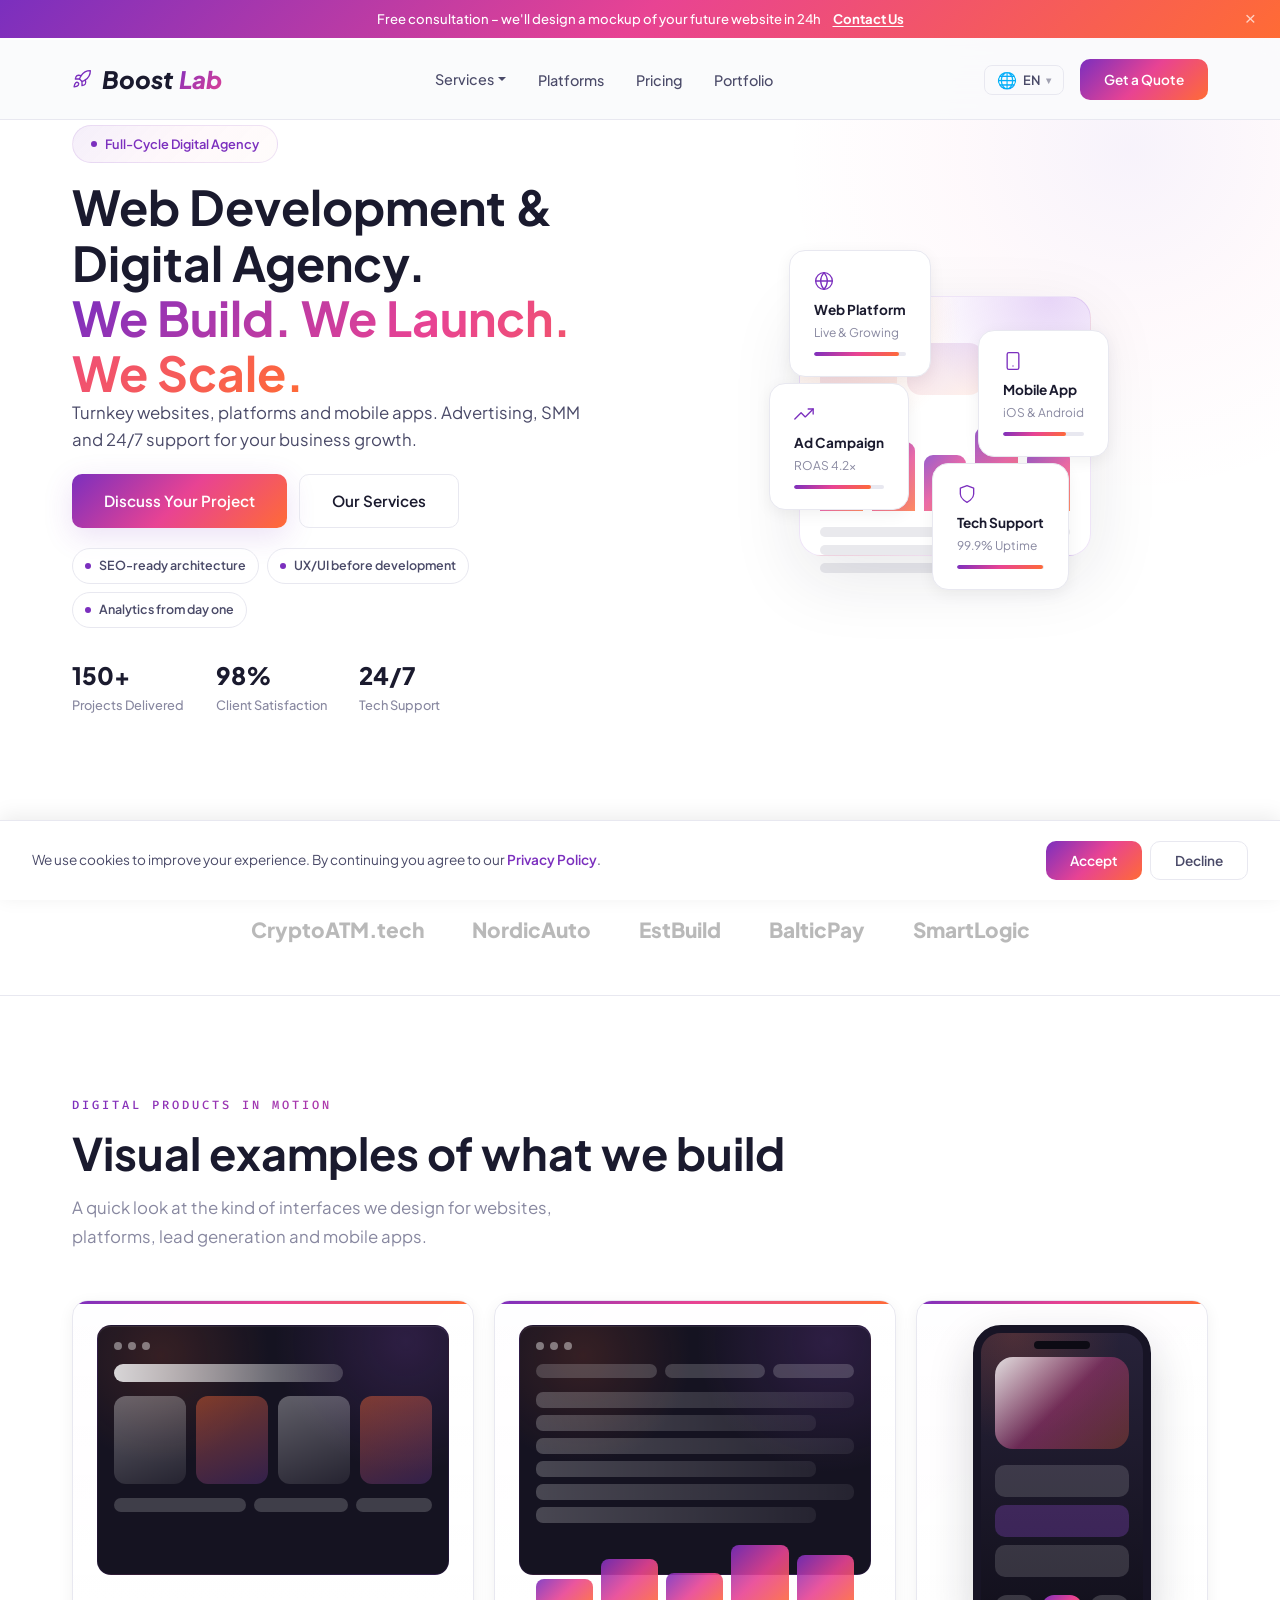
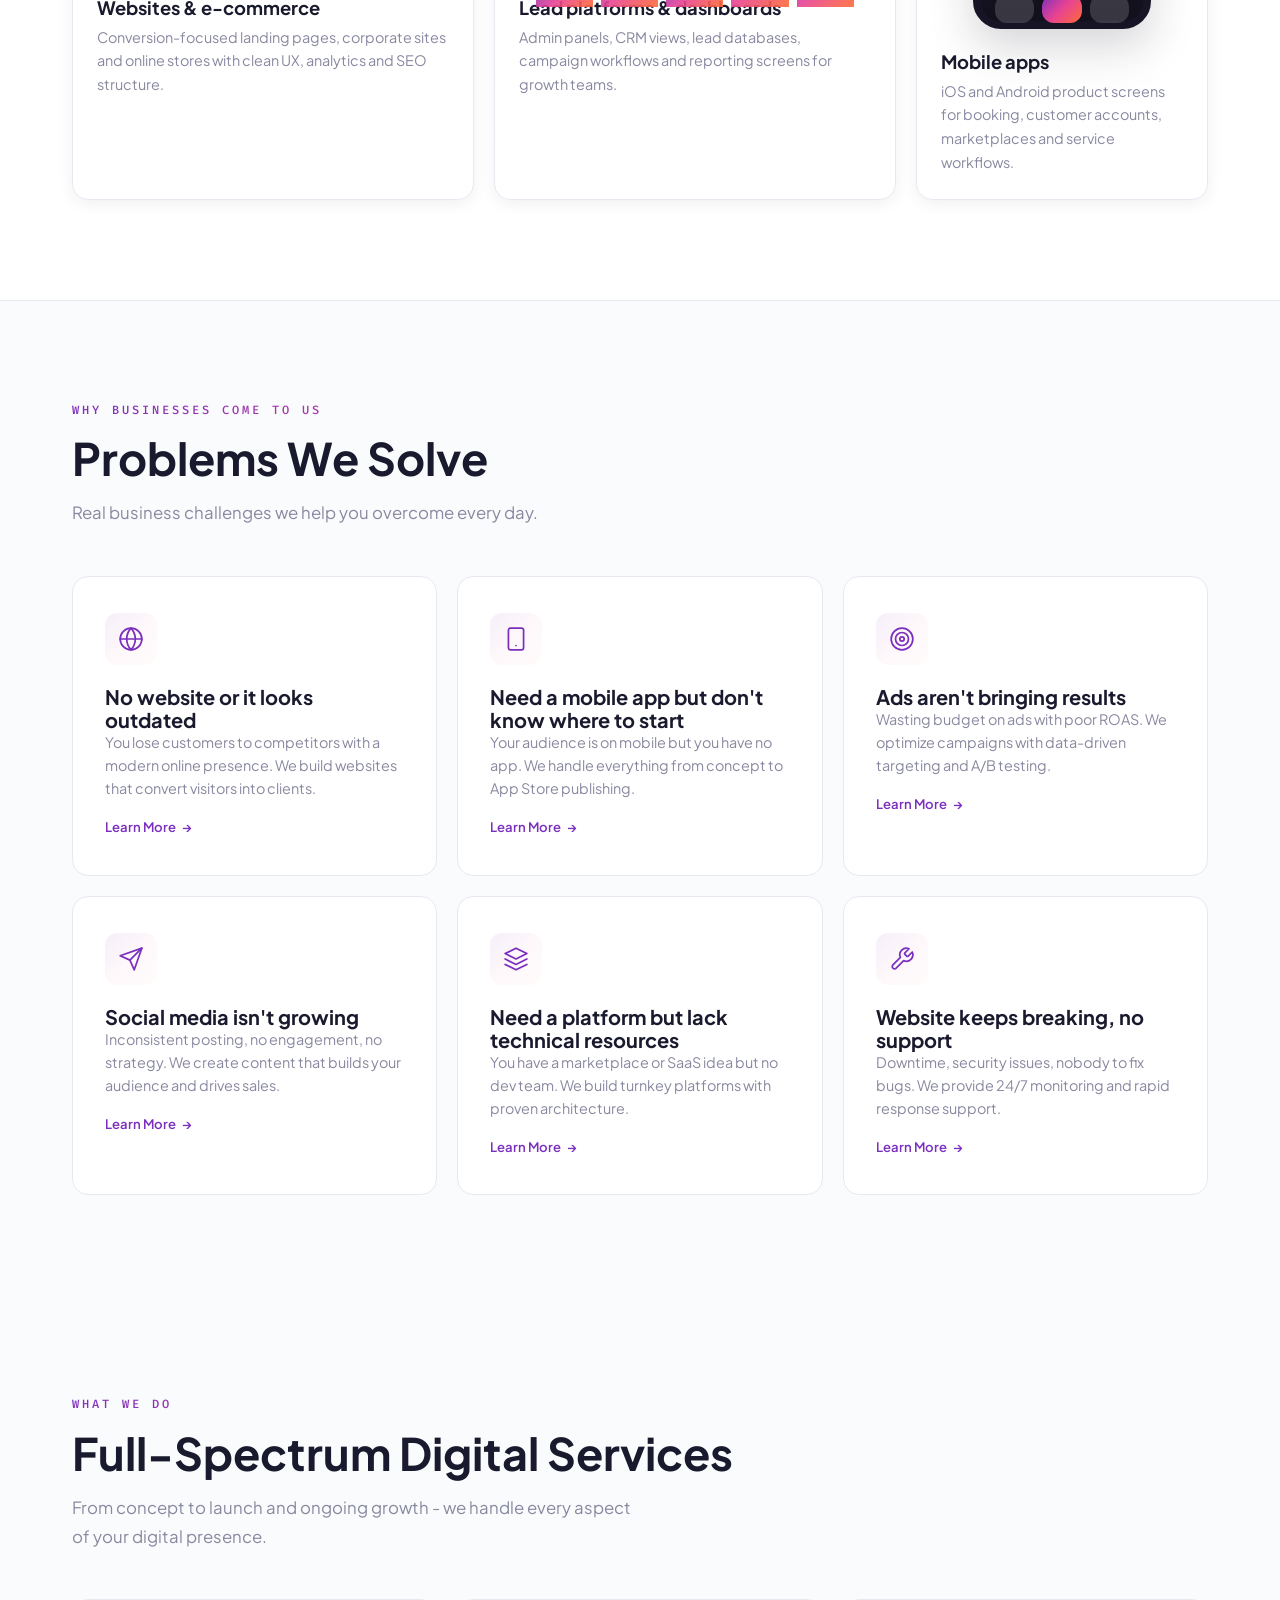
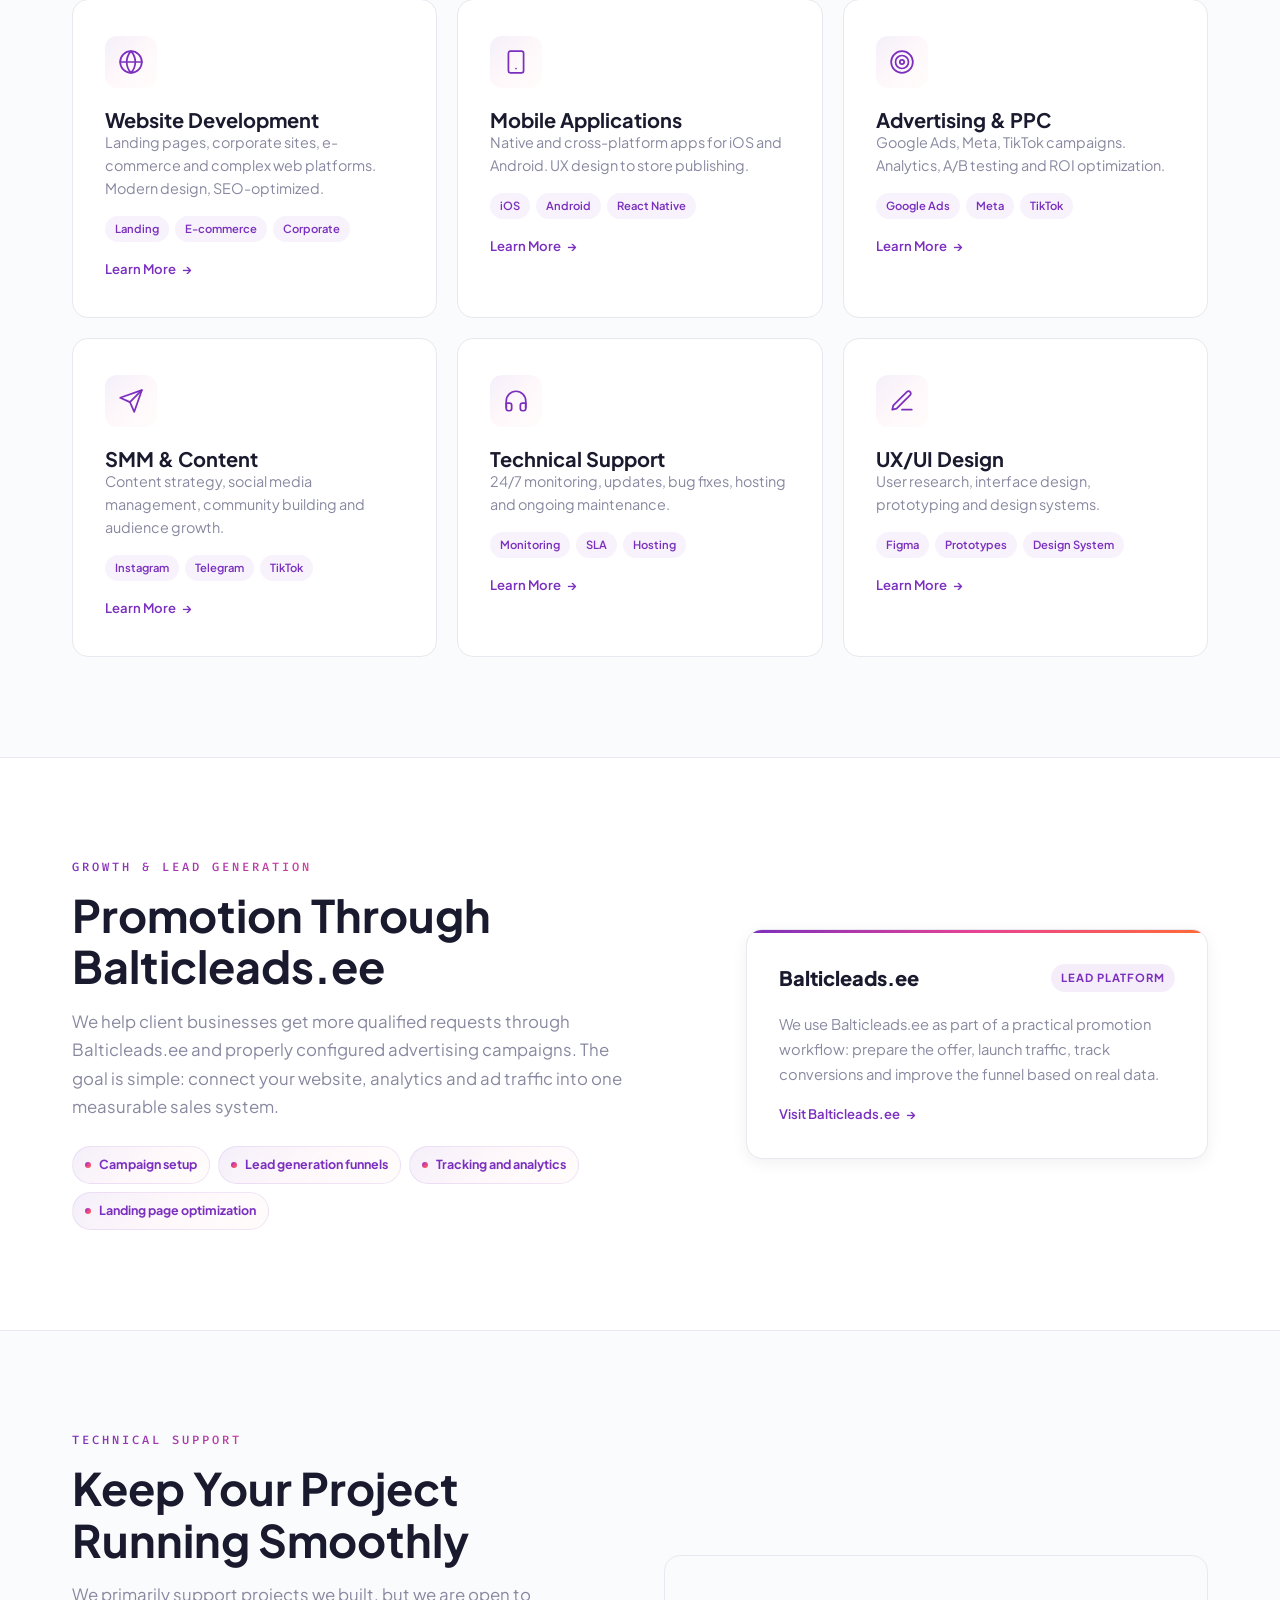
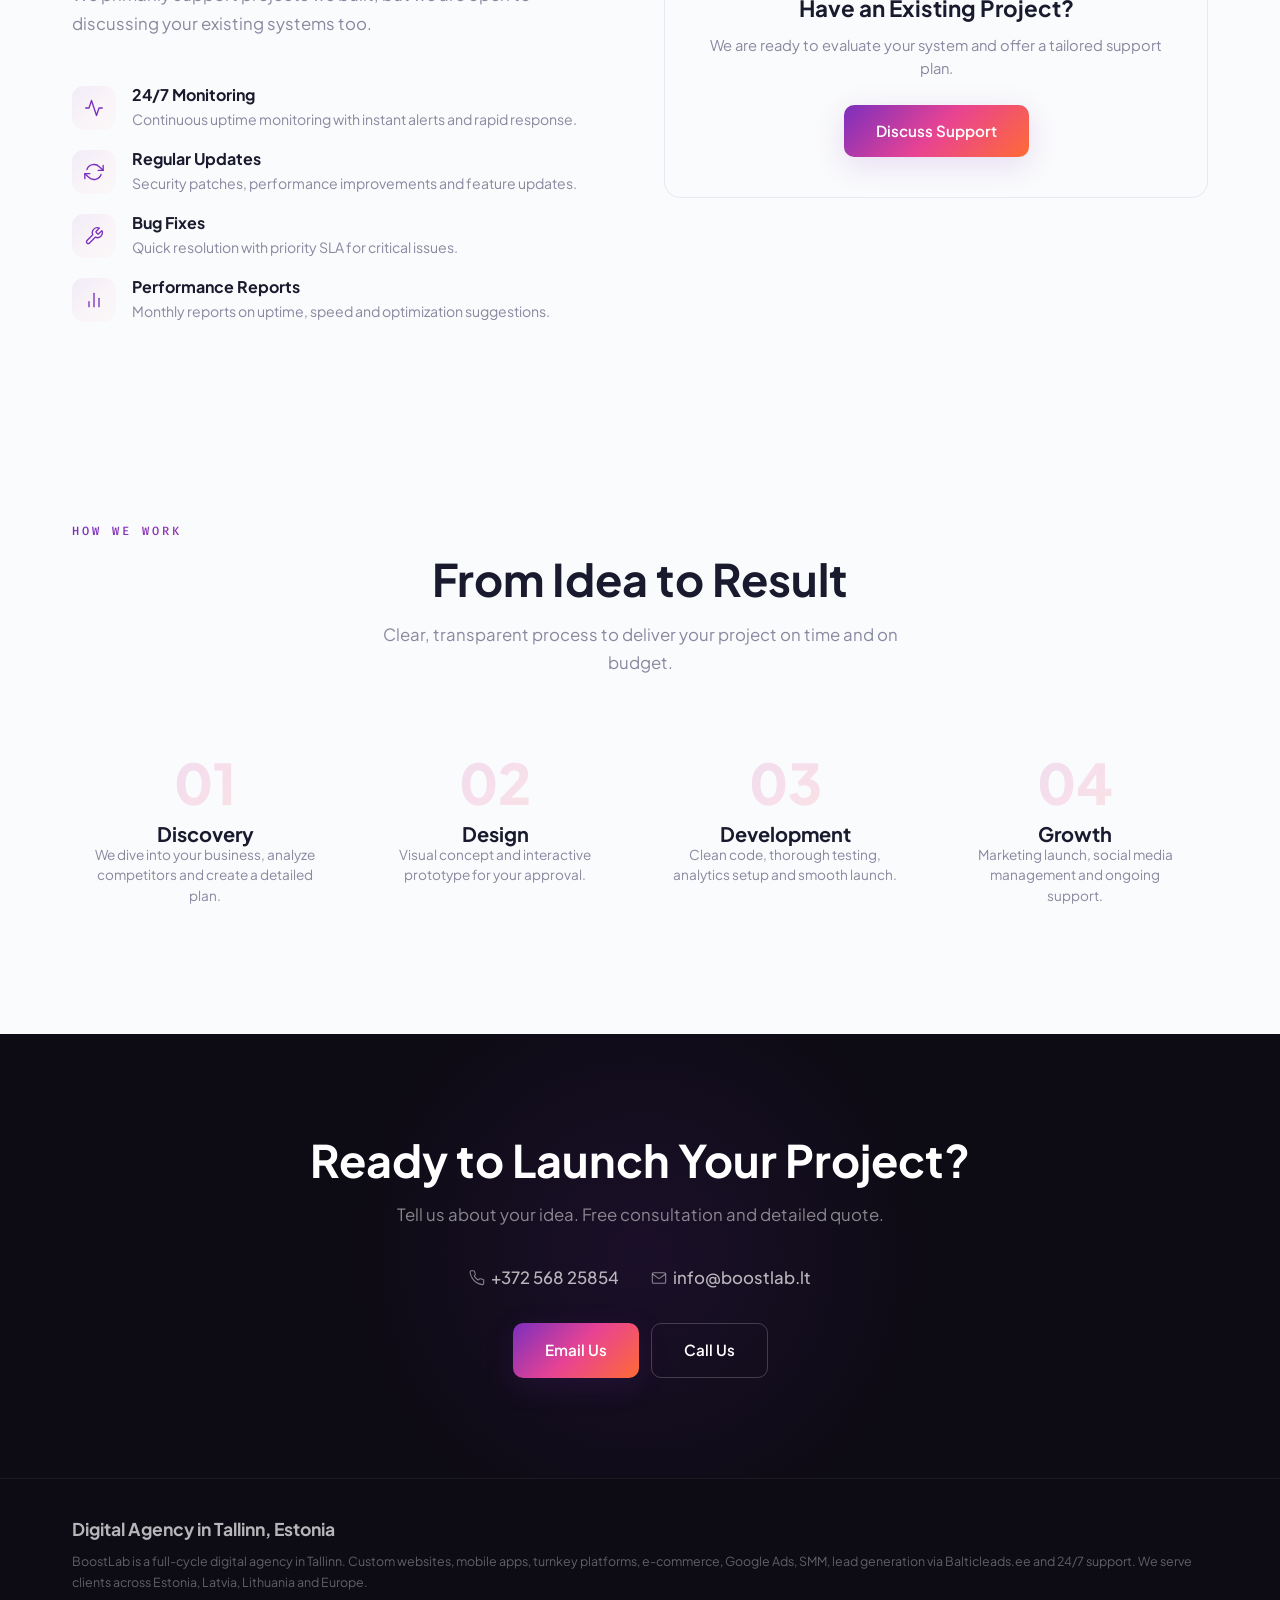
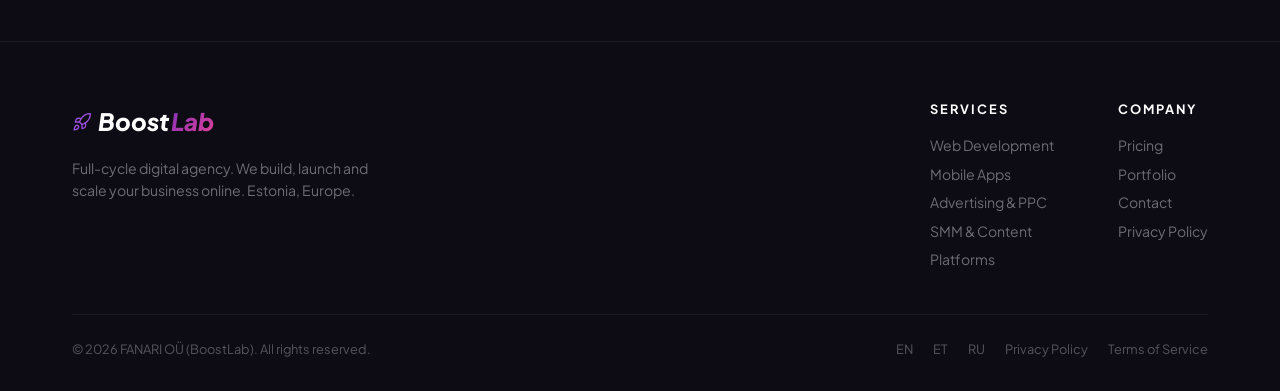
==== commit 1fa34c21: "Add homepage visual showcase" ====
--- a/index.html
+++ b/index.html
@@ -160,6 +160,12 @@
     </div>
     <div class="hero-visual">
       <div class="hero-cards">
+        <div class="hero-dashboard" aria-hidden="true">
+          <div class="hero-dash-top"><span></span><span></span><span></span></div>
+          <div class="hero-dash-kpis"><b></b><b></b><b></b></div>
+          <div class="hero-dash-chart"><i></i><i></i><i></i><i></i><i></i></div>
+          <div class="hero-dash-list"><span></span><span></span><span></span></div>
+        </div>
         <div class="float-card fc1">
           <div class="fc-icon"><svg width="20" height="20"><use href="#i-globe"/></svg></div>
           <div class="fc-title" data-i="hc1t">Web Platform</div>
@@ -198,6 +204,49 @@
     </div>
   </div>
 </div>
+
+<!-- VISUAL EXAMPLES -->
+<section class="visual-showcase" id="visual-examples">
+  <div class="container">
+    <div class="section-label">Digital products in motion</div>
+    <h2 class="section-title reveal">Visual examples of what we build</h2>
+    <p class="section-desc reveal">A quick look at the kind of interfaces we design for websites, platforms, lead generation and mobile apps.</p>
+    <div class="showcase-grid">
+      <div class="showcase-panel showcase-web reveal">
+        <div class="showcase-browser">
+          <div class="showcase-top"><span></span><span></span><span></span></div>
+          <div class="showcase-hero-line"></div>
+          <div class="showcase-shop-grid"><i></i><i></i><i></i><i></i></div>
+          <div class="showcase-bar-row"><b></b><b></b><b></b></div>
+        </div>
+        <h3>Websites & e-commerce</h3>
+        <p>Conversion-focused landing pages, corporate sites and online stores with clean UX, analytics and SEO structure.</p>
+      </div>
+      <div class="showcase-panel showcase-leads reveal">
+        <div class="showcase-browser">
+          <div class="showcase-top"><span></span><span></span><span></span></div>
+          <div class="showcase-filter-row"><b></b><b></b><b></b></div>
+          <div class="showcase-table">
+            <i></i><i></i><i></i><i></i><i></i><i></i>
+          </div>
+          <div class="showcase-chart"><b></b><b></b><b></b><b></b><b></b></div>
+        </div>
+        <h3>Lead platforms & dashboards</h3>
+        <p>Admin panels, CRM views, lead databases, campaign workflows and reporting screens for growth teams.</p>
+      </div>
+      <div class="showcase-panel showcase-mobile reveal">
+        <div class="showcase-phone">
+          <div class="phone-notch"></div>
+          <div class="phone-card-main"></div>
+          <div class="phone-list"><i></i><i></i><i></i></div>
+          <div class="phone-tabs"><b></b><b></b><b></b></div>
+        </div>
+        <h3>Mobile apps</h3>
+        <p>iOS and Android product screens for booking, customer accounts, marketplaces and service workflows.</p>
+      </div>
+    </div>
+  </div>
+</section>
 
 <!-- PROBLEMS WE SOLVE -->
 <section id="problems">
--- a/style.css
+++ b/style.css
@@ -260,6 +260,39 @@
 
 /* Hero floating cards */
 .hero-cards { position: relative; width: 340px; height: 340px }
+.hero-dashboard {
+    position: absolute; inset: 46px 18px 34px 30px;
+    border: 1px solid rgba(123,47,190,0.13);
+    border-radius: 22px;
+    padding: 20px;
+    background:
+        radial-gradient(circle at 16% 10%, rgba(255,107,53,0.18), transparent 34%),
+        radial-gradient(circle at 86% 0%, rgba(155,79,222,0.24), transparent 36%),
+        rgba(255,255,255,0.86);
+    box-shadow: 0 22px 70px rgba(26,26,46,0.1);
+}
+.hero-dash-top { display: flex; gap: 7px; margin-bottom: 18px }
+.hero-dash-top span { width: 8px; height: 8px; border-radius: 50%; background: rgba(123,47,190,0.32) }
+.hero-dash-kpis { display: grid; grid-template-columns: repeat(3, 1fr); gap: 10px; margin-bottom: 20px }
+.hero-dash-kpis b {
+    height: 52px; border-radius: 14px;
+    background: linear-gradient(160deg, rgba(123,47,190,0.14), rgba(255,107,53,0.1));
+}
+.hero-dash-chart { height: 96px; display: flex; align-items: end; gap: 9px; margin-bottom: 16px }
+.hero-dash-chart i {
+    flex: 1; border-radius: 9px 9px 0 0;
+    background: var(--gradient);
+    opacity: 0.78;
+}
+.hero-dash-chart i:nth-child(1) { height: 42% }
+.hero-dash-chart i:nth-child(2) { height: 72% }
+.hero-dash-chart i:nth-child(3) { height: 58% }
+.hero-dash-chart i:nth-child(4) { height: 88% }
+.hero-dash-chart i:nth-child(5) { height: 64% }
+.hero-dash-list { display: grid; gap: 8px }
+.hero-dash-list span { height: 10px; border-radius: 999px; background: rgba(74,74,104,0.12) }
+.hero-dash-list span:nth-child(2) { width: 72% }
+.hero-dash-list span:nth-child(3) { width: 52% }
 .float-card {
     position: absolute; background: var(--bg-white); border: 1px solid var(--border);
     border-radius: var(--radius); padding: 20px 24px; box-shadow: var(--shadow);
@@ -284,6 +317,116 @@
 .trust-label { font-size: 0.8rem; color: var(--text-light); font-weight: 500; text-transform: uppercase; letter-spacing: 2px; margin-bottom: 24px }
 .trust-logos { display: flex; align-items: center; justify-content: center; gap: 48px; flex-wrap: wrap; opacity: 0.3; filter: grayscale(1) }
 .trust-logos span { font-size: 1.3rem; font-weight: 800; letter-spacing: 0; color: var(--text-dark) }
+
+/* === VISUAL SHOWCASE === */
+.visual-showcase {
+    background: var(--bg-white);
+    border-bottom: 1px solid var(--border);
+}
+.showcase-grid {
+    display: grid;
+    grid-template-columns: 1.1fr 1.1fr 0.8fr;
+    gap: 20px;
+    align-items: stretch;
+}
+.showcase-panel {
+    min-height: 430px;
+    padding: 24px;
+    border: 1px solid var(--border);
+    border-radius: var(--radius);
+    background:
+        linear-gradient(180deg, rgba(255,255,255,0.94), rgba(255,255,255,0.98)),
+        var(--gradient-subtle);
+    box-shadow: var(--shadow);
+    position: relative;
+    overflow: hidden;
+}
+.showcase-panel::before {
+    content: ''; position: absolute; inset: 0 0 auto; height: 3px;
+    background: var(--gradient);
+}
+.showcase-panel h3 { margin: 22px 0 8px; font-size: 1.15rem }
+.showcase-panel p { color: var(--text-light); font-size: 0.9rem; line-height: 1.65 }
+.showcase-browser {
+    height: 250px;
+    padding: 16px;
+    border-radius: 14px;
+    border: 1px solid rgba(123,47,190,0.12);
+    background:
+        radial-gradient(circle at 18% 12%, rgba(255,107,53,0.14), transparent 30%),
+        radial-gradient(circle at 88% 6%, rgba(155,79,222,0.18), transparent 34%),
+        #151321;
+    box-shadow: inset 0 1px 0 rgba(255,255,255,0.08);
+}
+.showcase-top { display: flex; gap: 6px; margin-bottom: 14px }
+.showcase-top span { width: 8px; height: 8px; border-radius: 50%; background: rgba(255,255,255,0.42) }
+.showcase-hero-line {
+    width: 72%; height: 18px; border-radius: 999px;
+    background: linear-gradient(90deg, rgba(255,255,255,0.82), rgba(255,255,255,0.18));
+    margin-bottom: 14px;
+}
+.showcase-shop-grid {
+    display: grid; grid-template-columns: repeat(4, 1fr); gap: 10px; margin-bottom: 14px;
+}
+.showcase-shop-grid i {
+    display: block; height: 88px; border-radius: 12px;
+    background: linear-gradient(160deg, rgba(255,255,255,0.32), rgba(255,255,255,0.07));
+}
+.showcase-shop-grid i:nth-child(2), .showcase-shop-grid i:nth-child(4) {
+    background: linear-gradient(160deg, rgba(255,107,53,0.42), rgba(155,79,222,0.22));
+}
+.showcase-bar-row { display: grid; grid-template-columns: 1.4fr 1fr 0.8fr; gap: 8px }
+.showcase-bar-row b, .showcase-filter-row b {
+    height: 14px; border-radius: 999px; background: rgba(255,255,255,0.18);
+}
+.showcase-filter-row { display: grid; grid-template-columns: 1.2fr 1fr 0.8fr; gap: 8px; margin-bottom: 14px }
+.showcase-table {
+    display: grid; grid-template-columns: 1fr; gap: 7px; margin-bottom: 14px;
+}
+.showcase-table i {
+    height: 16px; border-radius: 7px;
+    background: linear-gradient(90deg, rgba(255,255,255,0.22), rgba(255,255,255,0.07));
+}
+.showcase-table i:nth-child(2n) { width: 88% }
+.showcase-chart { height: 70px; display: flex; align-items: end; gap: 8px }
+.showcase-chart b {
+    flex: 1; border-radius: 8px 8px 0 0;
+    background: var(--gradient);
+    opacity: 0.9;
+}
+.showcase-chart b:nth-child(1) { height: 40% }
+.showcase-chart b:nth-child(2) { height: 68% }
+.showcase-chart b:nth-child(3) { height: 48% }
+.showcase-chart b:nth-child(4) { height: 88% }
+.showcase-chart b:nth-child(5) { height: 74% }
+.showcase-phone {
+    width: 178px;
+    height: 304px;
+    margin: 0 auto;
+    padding: 24px 14px 16px;
+    border-radius: 28px;
+    border: 8px solid #171425;
+    background:
+        radial-gradient(circle at 20% 0%, rgba(255,107,53,0.18), transparent 34%),
+        linear-gradient(180deg, #272239, #12101c);
+    box-shadow: 0 18px 45px rgba(26,26,46,0.18);
+    position: relative;
+}
+.phone-notch {
+    position: absolute; top: 8px; left: 50%; transform: translateX(-50%);
+    width: 56px; height: 8px; border-radius: 999px; background: #0d0b14;
+}
+.phone-card-main {
+    height: 92px; border-radius: 18px;
+    background: linear-gradient(135deg, rgba(255,255,255,0.84), rgba(232,67,147,0.38), rgba(255,107,53,0.26));
+    margin-bottom: 16px;
+}
+.phone-list { display: grid; gap: 8px; margin-bottom: 18px }
+.phone-list i { height: 32px; border-radius: 10px; background: rgba(255,255,255,0.14) }
+.phone-list i:nth-child(2) { background: rgba(155,79,222,0.28) }
+.phone-tabs { display: grid; grid-template-columns: repeat(3, 1fr); gap: 8px }
+.phone-tabs b { height: 28px; border-radius: 12px; background: rgba(255,255,255,0.16) }
+.phone-tabs b:nth-child(2) { background: var(--gradient) }
 
 /* === SERVICE CARDS === */
 .service-card {
@@ -342,11 +485,99 @@
 .ready-card {
     background: rgba(255,255,255,0.04); border: 1px solid rgba(255,255,255,0.08);
     border-radius: var(--radius); padding: 36px 32px; transition: all 0.4s ease;
+    position: relative; overflow: hidden;
 }
 .ready-card:hover { background: rgba(255,255,255,0.07); border-color: rgba(123,47,190,0.4); transform: translateY(-4px) }
 .ready-emoji { font-size: 2rem; margin-bottom: 16px } /* legacy, now replaced by .ready-icon */
 .ready-card h3 { color: #fff; margin-bottom: 8px; font-size: 1.15rem }
 .ready-card > p { color: rgba(255,255,255,0.5); font-size: 0.88rem; line-height: 1.6; margin-bottom: 20px }
+.platform-preview {
+    height: 142px; margin: -12px -8px 22px; padding: 14px;
+    border: 1px solid rgba(255,255,255,0.1); border-radius: 12px;
+    background:
+        linear-gradient(135deg, rgba(255,255,255,0.12), rgba(255,255,255,0.03)),
+        radial-gradient(circle at 10% 10%, rgba(255,122,0,0.18), transparent 34%),
+        radial-gradient(circle at 90% 12%, rgba(155,79,222,0.28), transparent 34%);
+    box-shadow: inset 0 1px 0 rgba(255,255,255,0.12);
+    position: relative; overflow: hidden;
+}
+.platform-preview::after {
+    content: ''; position: absolute; inset: auto 0 0; height: 46px;
+    background: linear-gradient(to top, rgba(15,23,42,0.44), transparent);
+    pointer-events: none;
+}
+.preview-top { display: flex; gap: 5px; margin-bottom: 12px }
+.preview-top span { width: 7px; height: 7px; border-radius: 50%; background: rgba(255,255,255,0.42) }
+.preview-search, .preview-cta, .preview-match {
+    height: 14px; border-radius: 999px;
+    background: rgba(255,255,255,0.22); border: 1px solid rgba(255,255,255,0.08);
+}
+.preview-products { display: grid; grid-template-columns: repeat(3, 1fr); gap: 8px; margin-bottom: 10px }
+.preview-products i {
+    height: 46px; border-radius: 9px; display: block;
+    background: linear-gradient(160deg, rgba(255,255,255,0.3), rgba(255,255,255,0.08));
+}
+.preview-chart { display: flex; align-items: end; gap: 6px; height: 34px }
+.preview-chart b { width: 18%; border-radius: 6px 6px 0 0; background: var(--gradient); opacity: 0.92 }
+.preview-chart b:nth-child(1) { height: 42% }
+.preview-chart b:nth-child(2) { height: 72% }
+.preview-chart b:nth-child(3) { height: 54% }
+.preview-chart b:nth-child(4) { height: 88% }
+.preview-car {
+    width: 82%; height: 44px; margin: 4px auto 12px; border-radius: 24px 24px 10px 10px;
+    background: linear-gradient(135deg, rgba(255,255,255,0.86), rgba(255,255,255,0.28));
+    position: relative;
+}
+.preview-car::before, .preview-car::after {
+    content: ''; position: absolute; bottom: -6px; width: 18px; height: 18px;
+    border-radius: 50%; background: #111827; border: 4px solid rgba(255,255,255,0.45);
+}
+.preview-car::before { left: 18px }
+.preview-car::after { right: 18px }
+.preview-calendar { display: grid; grid-template-columns: repeat(6, 1fr); gap: 5px; margin-bottom: 12px }
+.preview-calendar i { height: 22px; border-radius: 6px; background: rgba(255,255,255,0.18) }
+.preview-calendar i:nth-child(3), .preview-calendar i:nth-child(4) { background: rgba(255,122,0,0.7) }
+.preview-ticket-card {
+    width: 60%; height: 76px; border-radius: 12px; padding: 12px; float: left;
+    background: rgba(255,255,255,0.88); color: #111827;
+}
+.preview-ticket-card span { display: block; height: 8px; border-radius: 99px; background: rgba(17,24,39,0.2); margin-bottom: 8px }
+.preview-ticket-card span:nth-child(2) { width: 62% }
+.preview-ticket-card em {
+    display: block; width: 26px; height: 26px; margin-top: 7px;
+    background: repeating-linear-gradient(45deg, #111827 0 3px, transparent 3px 6px);
+}
+.preview-seatmap { margin-left: 66%; display: grid; grid-template-columns: repeat(2, 1fr); gap: 5px }
+.preview-seatmap i { height: 14px; border-radius: 5px; background: rgba(255,255,255,0.2) }
+.preview-seatmap i:nth-child(3), .preview-seatmap i:nth-child(6) { background: rgba(155,79,222,0.75) }
+.preview-map {
+    height: 86px; border-radius: 10px; margin-bottom: 10px; position: relative;
+    background:
+        linear-gradient(35deg, transparent 47%, rgba(255,255,255,0.28) 48% 52%, transparent 53%),
+        linear-gradient(130deg, transparent 42%, rgba(255,255,255,0.22) 43% 47%, transparent 48%),
+        rgba(255,255,255,0.08);
+}
+.preview-map i {
+    position: absolute; width: 14px; height: 14px; border-radius: 50% 50% 50% 0;
+    background: var(--orange); transform: rotate(-45deg); box-shadow: 0 0 0 4px rgba(255,122,0,0.16);
+}
+.preview-map i:nth-child(1) { left: 22%; top: 28% }
+.preview-map i:nth-child(2) { left: 58%; top: 48% }
+.preview-map i:nth-child(3) { left: 76%; top: 22%; background: var(--purple-light) }
+.preview-listing, .preview-filter { display: flex; gap: 7px }
+.preview-listing span, .preview-filter b { height: 12px; border-radius: 99px; background: rgba(255,255,255,0.18); flex: 1 }
+.preview-profile { display: grid; grid-template-columns: 42px 1fr; gap: 8px; align-items: center; margin-bottom: 12px }
+.preview-profile i { grid-row: span 2; width: 42px; height: 42px; border-radius: 50%; background: linear-gradient(135deg, rgba(255,255,255,0.82), rgba(155,79,222,0.38)) }
+.preview-profile span { height: 10px; border-radius: 99px; background: rgba(255,255,255,0.2) }
+.preview-kanban { display: grid; grid-template-columns: repeat(3, 1fr); gap: 8px; margin-bottom: 12px }
+.preview-kanban b { height: 42px; border-radius: 8px; background: rgba(255,255,255,0.14) }
+.preview-kanban b:nth-child(2) { background: rgba(255,122,0,0.34) }
+.preview-route { display: flex; align-items: center; gap: 10px; margin: 10px 0 18px }
+.preview-route i { width: 28px; height: 28px; border-radius: 50%; background: rgba(255,255,255,0.75) }
+.preview-route span { flex: 1; height: 2px; background: linear-gradient(90deg, var(--orange), var(--purple-light)); position: relative }
+.preview-route span::after { content: ''; position: absolute; right: -2px; top: -4px; border-left: 8px solid var(--purple-light); border-top: 5px solid transparent; border-bottom: 5px solid transparent }
+.preview-trips { display: grid; grid-template-columns: repeat(3, 1fr); gap: 8px; margin-bottom: 12px }
+.preview-trips b { height: 48px; border-radius: 9px; background: linear-gradient(160deg, rgba(255,255,255,0.26), rgba(255,255,255,0.08)) }
 .ready-price {
     font-size: 1.6rem; font-weight: 800;
     background: var(--gradient); -webkit-background-clip: text; -webkit-text-fill-color: transparent; background-clip: text;
@@ -631,6 +862,8 @@
     .hero-buttons { justify-content: center }
     .hero-stats { justify-content: center }
     .hero-cards { width: 340px; height: 340px }
+    .showcase-grid { grid-template-columns: 1fr 1fr }
+    .showcase-mobile { grid-column: 1 / -1; min-height: 360px }
     .grid-3 { grid-template-columns: repeat(2, 1fr) }
     .grid-4 { grid-template-columns: repeat(2, 1fr) }
     .support-layout { grid-template-columns: 1fr }
@@ -647,6 +880,7 @@
     .grid-4 { grid-template-columns: 1fr 1fr; gap: 12px }
     .hero { min-height: auto; padding-top: 90px; padding-bottom: 40px }
     .hero-cards { display: none }
+    .hero-dashboard { display: none }
     .hero-stats { flex-wrap: wrap; gap: 16px }
     .stat-num { font-size: 1.4rem }
     .stat-label { font-size: 0.7rem }
@@ -659,6 +893,13 @@
     .hero-buttons .btn { padding: 12px 24px; font-size: 0.85rem }
     .service-card { padding: 20px 16px }
     .service-card p { font-size: 0.8rem }
+    .showcase-grid { grid-template-columns: 1fr; gap: 14px }
+    .showcase-panel { min-height: auto; padding: 18px }
+    .showcase-browser { height: 210px; padding: 13px }
+    .showcase-shop-grid { gap: 7px }
+    .showcase-shop-grid i { height: 70px }
+    .showcase-phone { width: 168px; height: 286px }
+    .showcase-mobile { grid-column: auto }
     .card-icon { width: 40px; height: 40px; font-size: 1.1rem; margin-bottom: 12px }
     .ready-card { padding: 20px 16px }
     .ready-card > p { font-size: 0.78rem; margin-bottom: 12px }
@@ -701,6 +942,20 @@
 @media (max-width: 480px) {
     .grid-4 { grid-template-columns: 1fr }
 }
+@media (max-width: 520px) {
+    body[data-page="platforms"] .dark-section .grid-3 { grid-template-columns: 1fr; gap: 16px }
+    body[data-page="platforms"] .page-hero-sub,
+    body[data-page="platforms"] .section-title,
+    body[data-page="platforms"] .section-desc {
+        max-width: calc(100vw - 32px);
+        overflow-wrap: break-word;
+    }
+    body[data-page="platforms"] .page-hero-badges { gap: 8px }
+    body[data-page="platforms"] .page-hero-badge { font-size: 0.72rem; padding: 6px 12px }
+    body[data-page="platforms"] .ready-card { min-width: 0; max-width: calc(100vw - 32px) }
+    body[data-page="platforms"] .platform-preview { height: 132px; margin: -8px -4px 18px }
+    body[data-page="platforms"] .ready-card { padding: 18px 16px }
+}
 /* === MOBILE FIXES (priority overrides) === */
 @media (max-width: 768px) {
     /* Nav compact */
@@ -923,3 +1178,62 @@
     .hero-proof { margin-bottom: 24px }
     .hero-proof span { flex: 1 1 100%; justify-content: center }
 }
+
+@media (max-width: 520px) {
+    .hero .container,
+    .hero-text,
+    .visual-showcase .container,
+    .visual-showcase .section-title,
+    .visual-showcase .section-desc {
+        max-width: 100%;
+        overflow: hidden;
+    }
+    .hero h1 {
+        max-width: 300px;
+        margin-left: auto;
+        margin-right: auto;
+        font-size: 1.35rem;
+        overflow-wrap: break-word;
+    }
+    .gradient-text { display: block; max-width: 290px; margin-left: auto; margin-right: auto }
+    .hero-sub {
+        max-width: 300px;
+        margin-left: auto;
+        margin-right: auto;
+        overflow-wrap: break-word;
+    }
+    .hero-buttons { width: 100%; max-width: 300px; margin-left: auto; margin-right: auto; flex-direction: column }
+    .hero-buttons .btn { width: 100%; min-width: 0; justify-content: center }
+    .hero-proof { max-width: 300px; margin-left: auto; margin-right: auto }
+    .hero-stats { gap: 18px; justify-content: center }
+    .stat-num { font-size: 1.35rem }
+    .stat-label { font-size: 0.68rem }
+    .showcase-panel { max-width: calc(100vw - 32px); overflow: hidden }
+    .showcase-panel p { max-width: 300px; overflow-wrap: break-word }
+    .showcase-panel h3 { overflow-wrap: break-word }
+    .visual-showcase .section-title {
+        max-width: 300px;
+        font-size: 1.35rem;
+    }
+    .visual-showcase .section-desc { max-width: 300px }
+    .trust-label { font-size: 0.68rem; letter-spacing: 2px; padding: 0 16px }
+    .showcase-browser { width: 100%; min-width: 0 }
+    .showcase-shop-grid { grid-template-columns: repeat(2, 1fr) }
+    .showcase-shop-grid i { height: 58px }
+    .showcase-chart { height: 54px }
+    body[data-page="platforms"] .page-hero-sub,
+    body[data-page="platforms"] .section-title,
+    body[data-page="platforms"] .section-desc {
+        max-width: calc(100vw - 64px);
+        overflow-wrap: break-word;
+    }
+    body[data-page="platforms"] .dark-section .grid-3 { justify-items: start }
+    body[data-page="platforms"] .dark-section .section-title {
+        max-width: 260px;
+        font-size: 1.45rem;
+    }
+    body[data-page="platforms"] .dark-section .section-desc { max-width: 300px }
+    body[data-page="platforms"] .page-hero-badges { gap: 8px }
+    body[data-page="platforms"] .page-hero-badge { font-size: 0.72rem; padding: 6px 12px }
+    body[data-page="platforms"] .ready-card { max-width: calc(100vw - 48px) }
+}
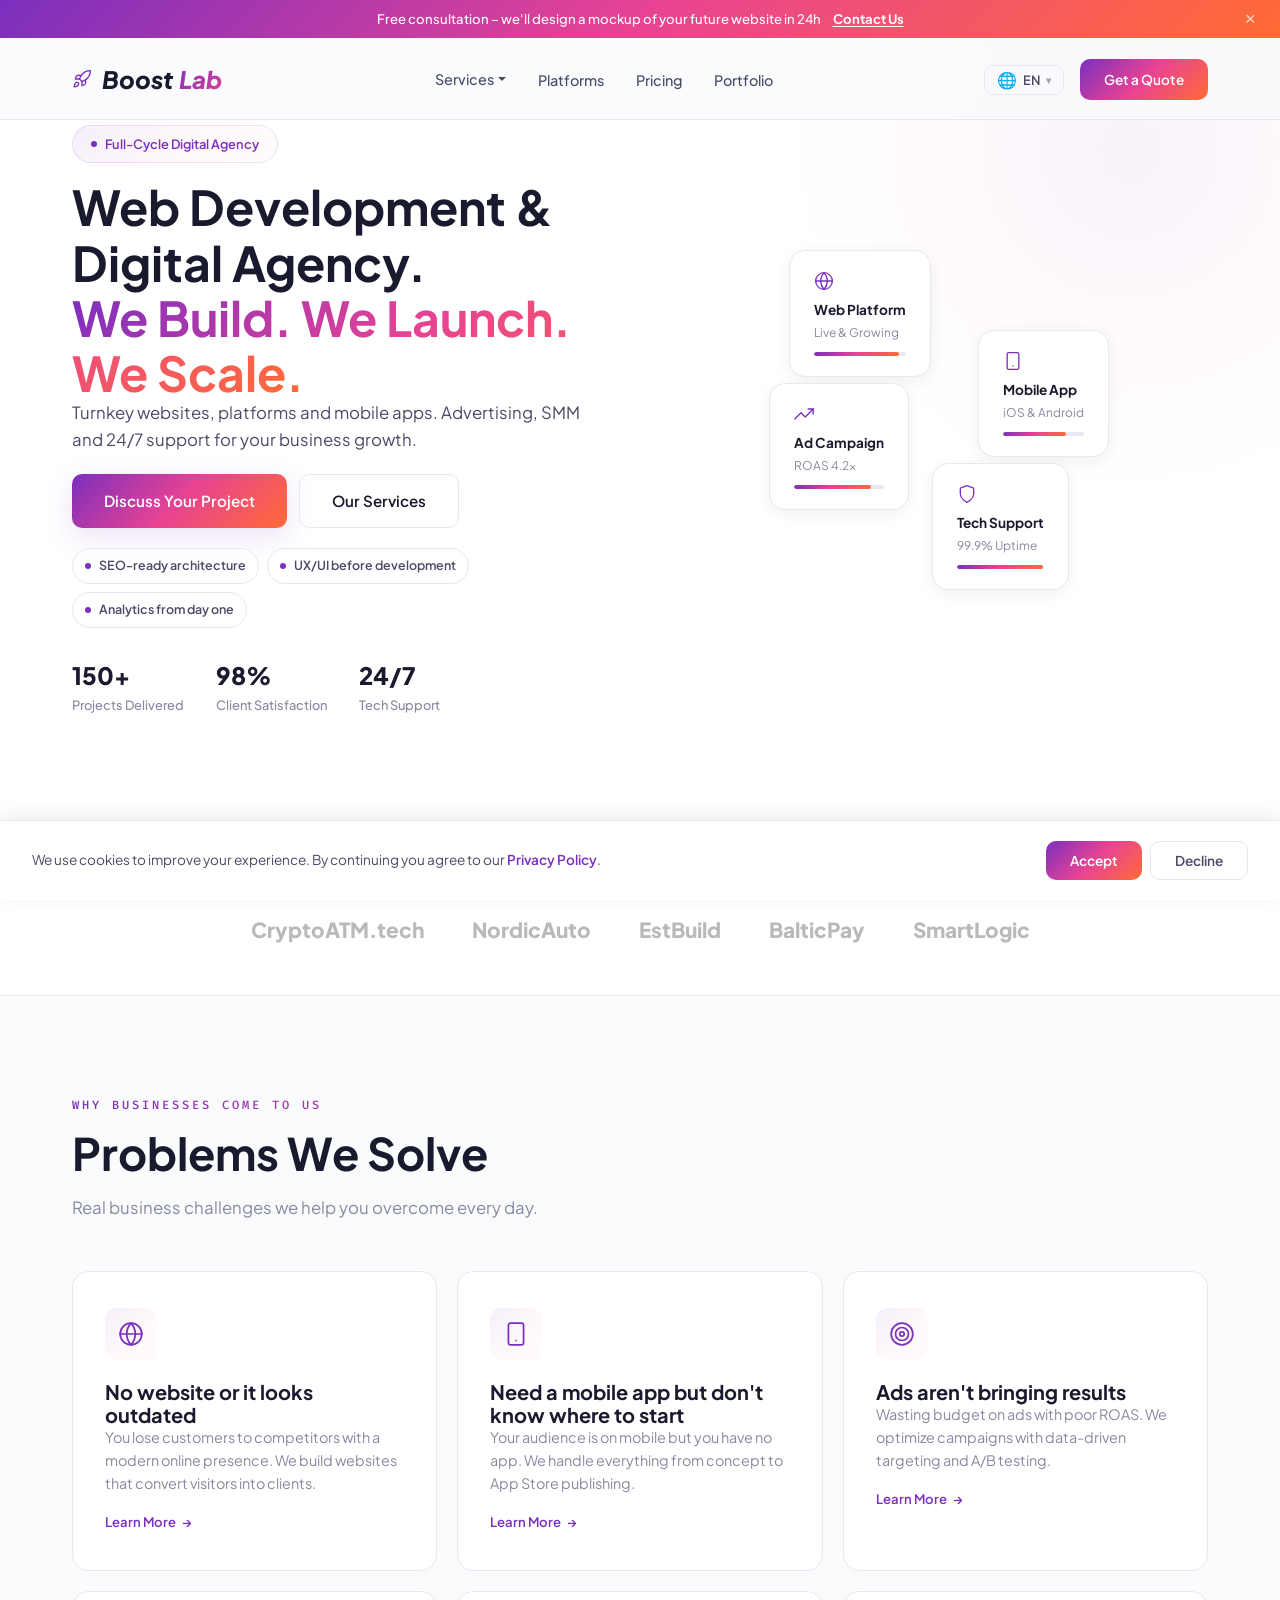
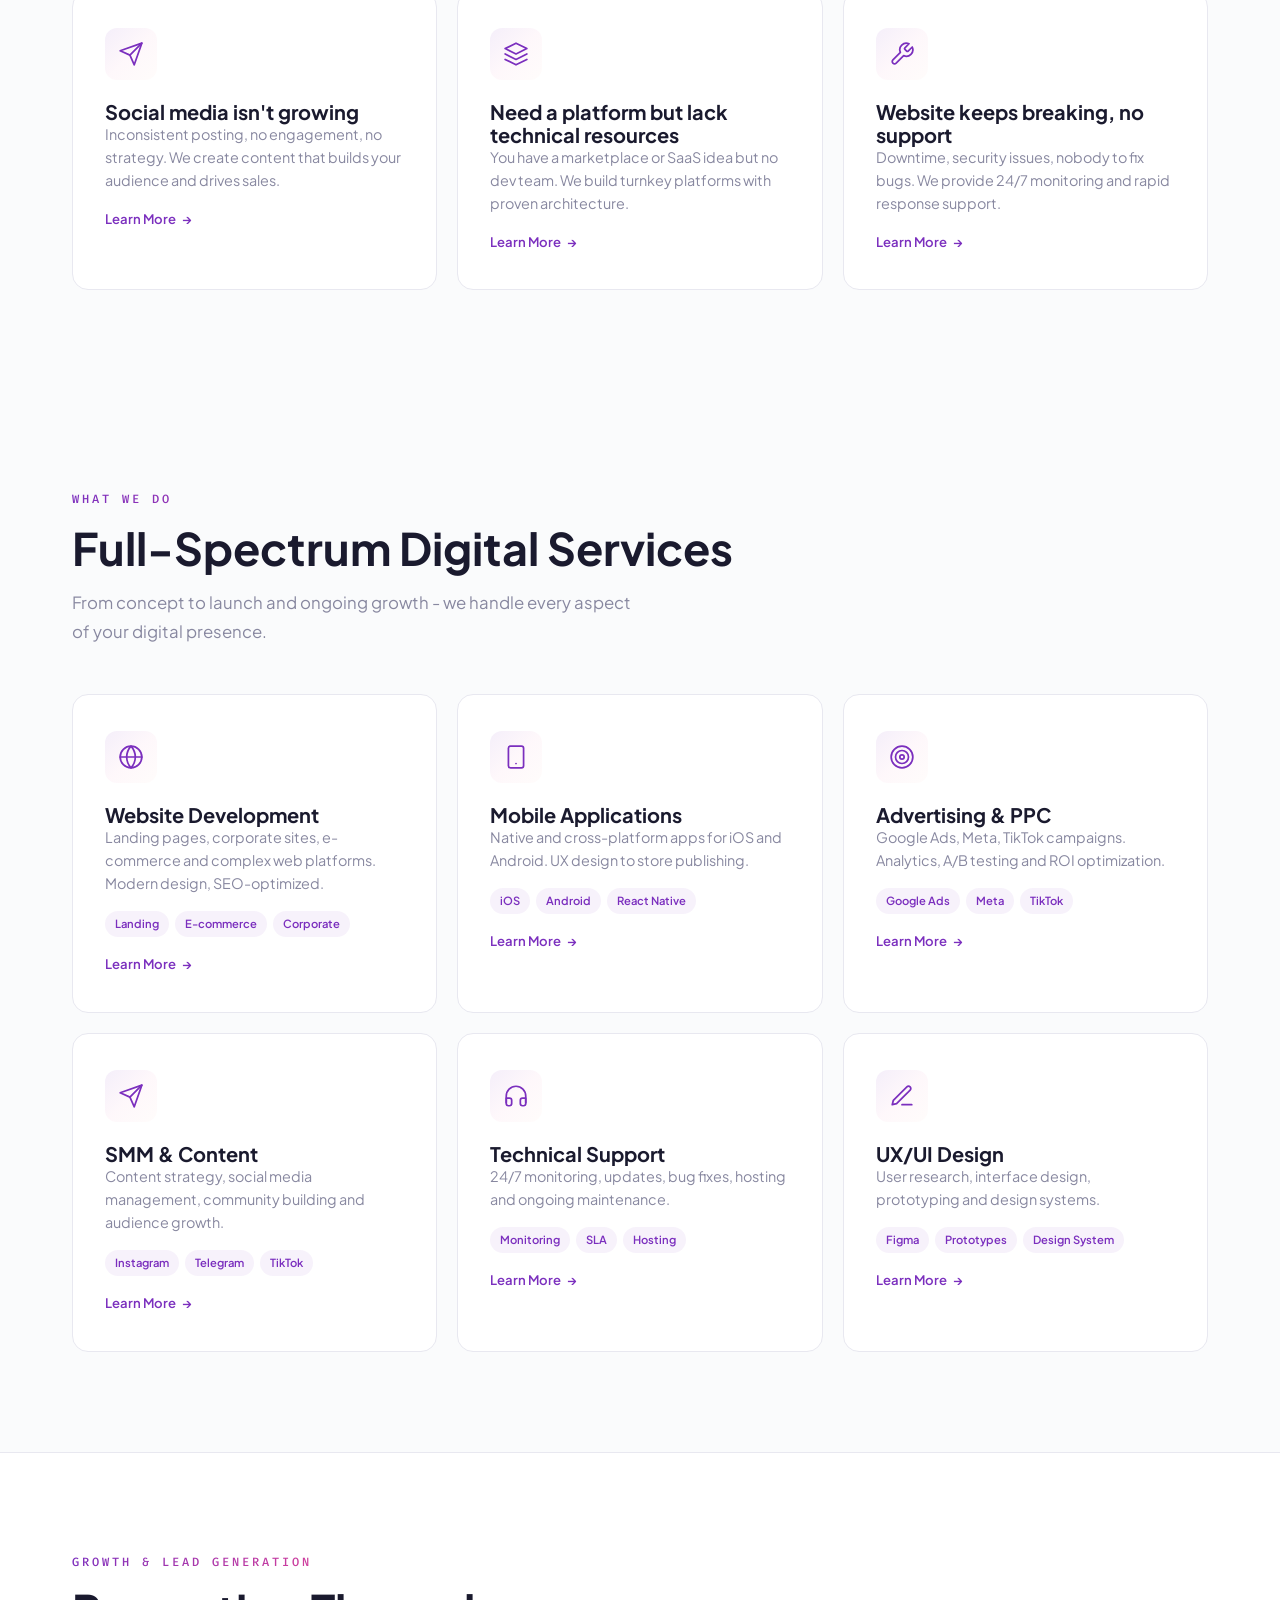
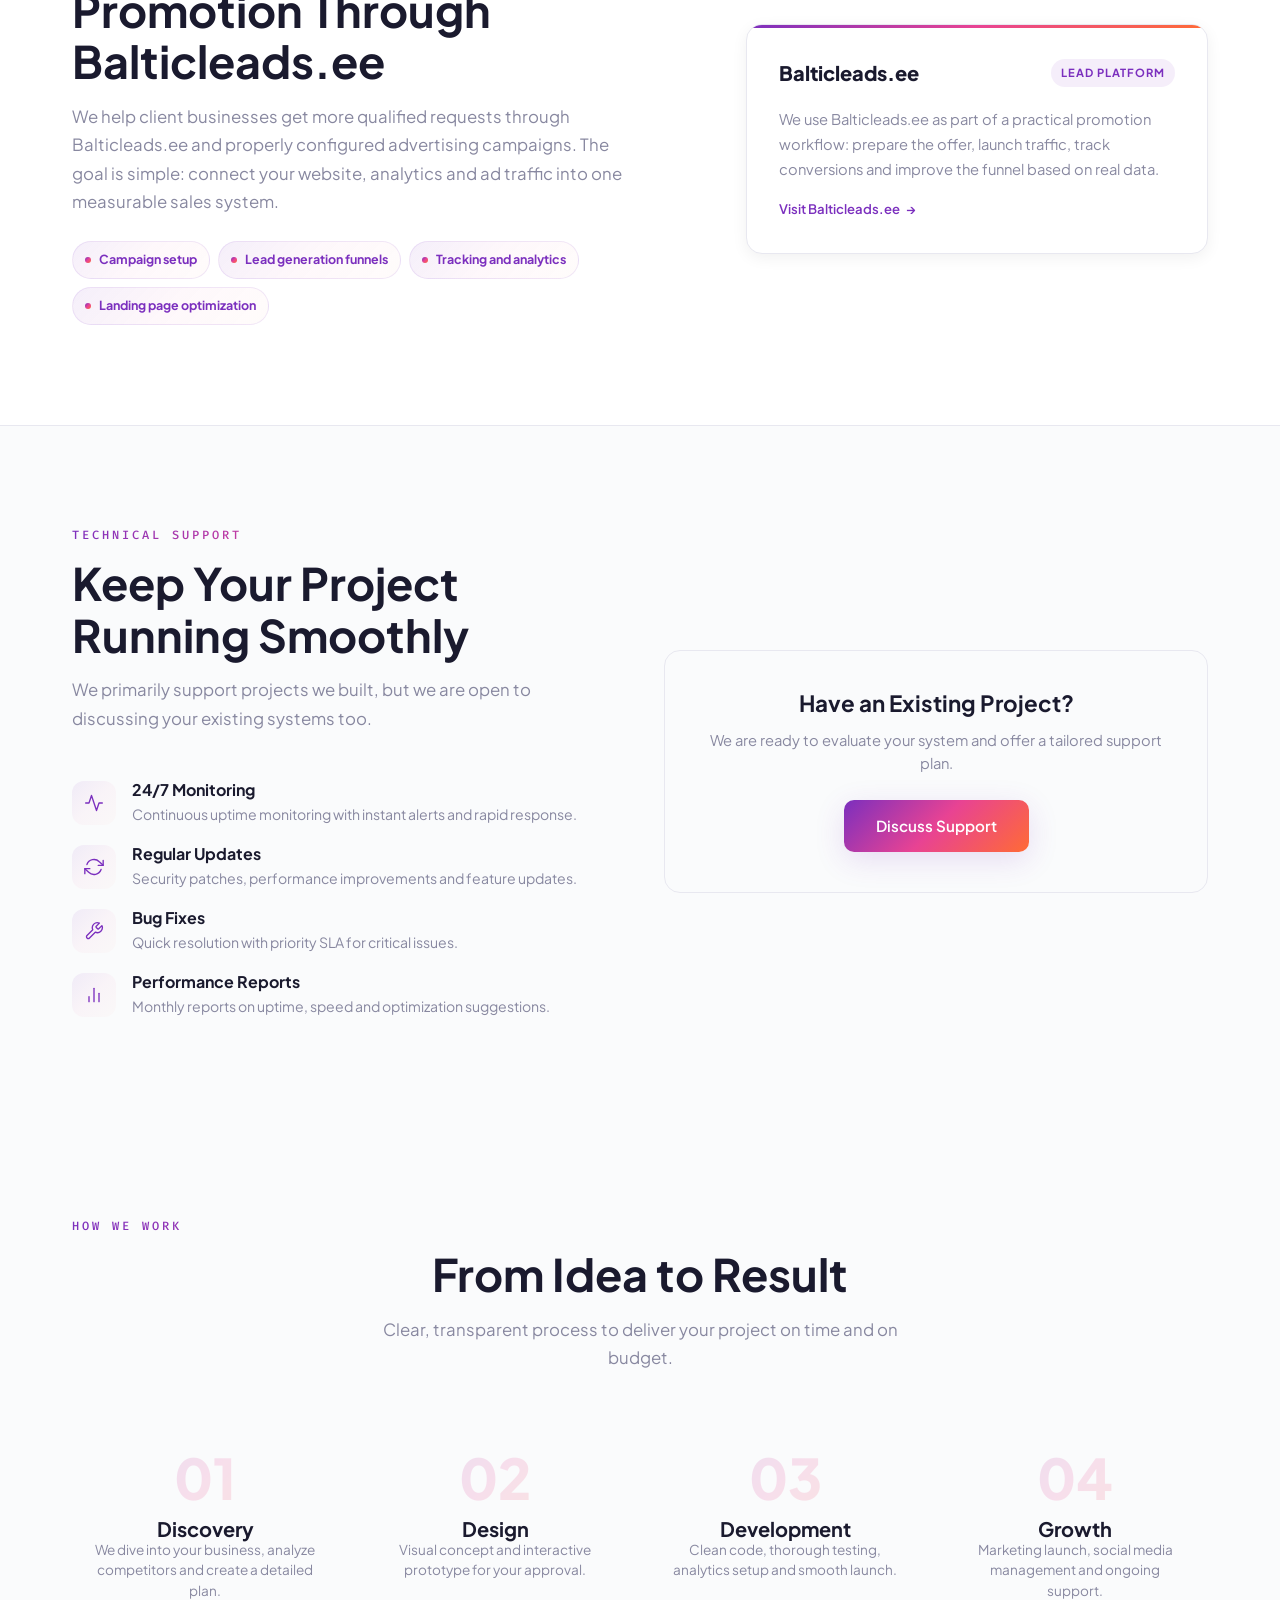
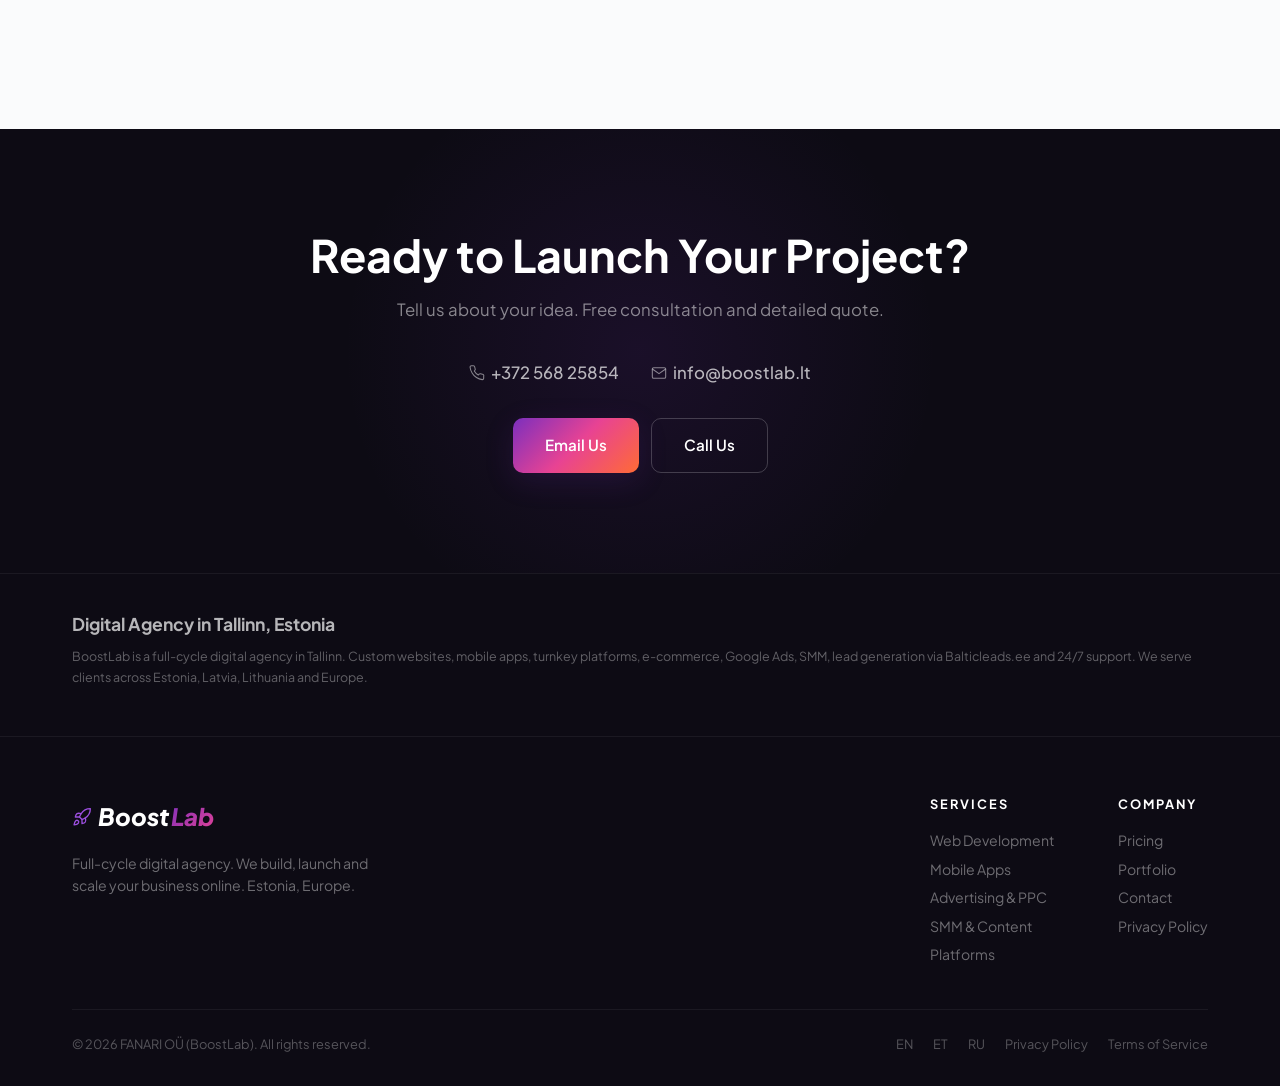
==== commit 9d3280fe: "Fix homepage mobile layout" ====
--- a/index.html
+++ b/index.html
@@ -160,12 +160,6 @@
     </div>
     <div class="hero-visual">
       <div class="hero-cards">
-        <div class="hero-dashboard" aria-hidden="true">
-          <div class="hero-dash-top"><span></span><span></span><span></span></div>
-          <div class="hero-dash-kpis"><b></b><b></b><b></b></div>
-          <div class="hero-dash-chart"><i></i><i></i><i></i><i></i><i></i></div>
-          <div class="hero-dash-list"><span></span><span></span><span></span></div>
-        </div>
         <div class="float-card fc1">
           <div class="fc-icon"><svg width="20" height="20"><use href="#i-globe"/></svg></div>
           <div class="fc-title" data-i="hc1t">Web Platform</div>
@@ -204,49 +198,6 @@
     </div>
   </div>
 </div>
-
-<!-- VISUAL EXAMPLES -->
-<section class="visual-showcase" id="visual-examples">
-  <div class="container">
-    <div class="section-label">Digital products in motion</div>
-    <h2 class="section-title reveal">Visual examples of what we build</h2>
-    <p class="section-desc reveal">A quick look at the kind of interfaces we design for websites, platforms, lead generation and mobile apps.</p>
-    <div class="showcase-grid">
-      <div class="showcase-panel showcase-web reveal">
-        <div class="showcase-browser">
-          <div class="showcase-top"><span></span><span></span><span></span></div>
-          <div class="showcase-hero-line"></div>
-          <div class="showcase-shop-grid"><i></i><i></i><i></i><i></i></div>
-          <div class="showcase-bar-row"><b></b><b></b><b></b></div>
-        </div>
-        <h3>Websites & e-commerce</h3>
-        <p>Conversion-focused landing pages, corporate sites and online stores with clean UX, analytics and SEO structure.</p>
-      </div>
-      <div class="showcase-panel showcase-leads reveal">
-        <div class="showcase-browser">
-          <div class="showcase-top"><span></span><span></span><span></span></div>
-          <div class="showcase-filter-row"><b></b><b></b><b></b></div>
-          <div class="showcase-table">
-            <i></i><i></i><i></i><i></i><i></i><i></i>
-          </div>
-          <div class="showcase-chart"><b></b><b></b><b></b><b></b><b></b></div>
-        </div>
-        <h3>Lead platforms & dashboards</h3>
-        <p>Admin panels, CRM views, lead databases, campaign workflows and reporting screens for growth teams.</p>
-      </div>
-      <div class="showcase-panel showcase-mobile reveal">
-        <div class="showcase-phone">
-          <div class="phone-notch"></div>
-          <div class="phone-card-main"></div>
-          <div class="phone-list"><i></i><i></i><i></i></div>
-          <div class="phone-tabs"><b></b><b></b><b></b></div>
-        </div>
-        <h3>Mobile apps</h3>
-        <p>iOS and Android product screens for booking, customer accounts, marketplaces and service workflows.</p>
-      </div>
-    </div>
-  </div>
-</section>
 
 <!-- PROBLEMS WE SOLVE -->
 <section id="problems">
--- a/style.css
+++ b/style.css
@@ -260,39 +260,6 @@
 
 /* Hero floating cards */
 .hero-cards { position: relative; width: 340px; height: 340px }
-.hero-dashboard {
-    position: absolute; inset: 46px 18px 34px 30px;
-    border: 1px solid rgba(123,47,190,0.13);
-    border-radius: 22px;
-    padding: 20px;
-    background:
-        radial-gradient(circle at 16% 10%, rgba(255,107,53,0.18), transparent 34%),
-        radial-gradient(circle at 86% 0%, rgba(155,79,222,0.24), transparent 36%),
-        rgba(255,255,255,0.86);
-    box-shadow: 0 22px 70px rgba(26,26,46,0.1);
-}
-.hero-dash-top { display: flex; gap: 7px; margin-bottom: 18px }
-.hero-dash-top span { width: 8px; height: 8px; border-radius: 50%; background: rgba(123,47,190,0.32) }
-.hero-dash-kpis { display: grid; grid-template-columns: repeat(3, 1fr); gap: 10px; margin-bottom: 20px }
-.hero-dash-kpis b {
-    height: 52px; border-radius: 14px;
-    background: linear-gradient(160deg, rgba(123,47,190,0.14), rgba(255,107,53,0.1));
-}
-.hero-dash-chart { height: 96px; display: flex; align-items: end; gap: 9px; margin-bottom: 16px }
-.hero-dash-chart i {
-    flex: 1; border-radius: 9px 9px 0 0;
-    background: var(--gradient);
-    opacity: 0.78;
-}
-.hero-dash-chart i:nth-child(1) { height: 42% }
-.hero-dash-chart i:nth-child(2) { height: 72% }
-.hero-dash-chart i:nth-child(3) { height: 58% }
-.hero-dash-chart i:nth-child(4) { height: 88% }
-.hero-dash-chart i:nth-child(5) { height: 64% }
-.hero-dash-list { display: grid; gap: 8px }
-.hero-dash-list span { height: 10px; border-radius: 999px; background: rgba(74,74,104,0.12) }
-.hero-dash-list span:nth-child(2) { width: 72% }
-.hero-dash-list span:nth-child(3) { width: 52% }
 .float-card {
     position: absolute; background: var(--bg-white); border: 1px solid var(--border);
     border-radius: var(--radius); padding: 20px 24px; box-shadow: var(--shadow);
@@ -317,116 +284,6 @@
 .trust-label { font-size: 0.8rem; color: var(--text-light); font-weight: 500; text-transform: uppercase; letter-spacing: 2px; margin-bottom: 24px }
 .trust-logos { display: flex; align-items: center; justify-content: center; gap: 48px; flex-wrap: wrap; opacity: 0.3; filter: grayscale(1) }
 .trust-logos span { font-size: 1.3rem; font-weight: 800; letter-spacing: 0; color: var(--text-dark) }
-
-/* === VISUAL SHOWCASE === */
-.visual-showcase {
-    background: var(--bg-white);
-    border-bottom: 1px solid var(--border);
-}
-.showcase-grid {
-    display: grid;
-    grid-template-columns: 1.1fr 1.1fr 0.8fr;
-    gap: 20px;
-    align-items: stretch;
-}
-.showcase-panel {
-    min-height: 430px;
-    padding: 24px;
-    border: 1px solid var(--border);
-    border-radius: var(--radius);
-    background:
-        linear-gradient(180deg, rgba(255,255,255,0.94), rgba(255,255,255,0.98)),
-        var(--gradient-subtle);
-    box-shadow: var(--shadow);
-    position: relative;
-    overflow: hidden;
-}
-.showcase-panel::before {
-    content: ''; position: absolute; inset: 0 0 auto; height: 3px;
-    background: var(--gradient);
-}
-.showcase-panel h3 { margin: 22px 0 8px; font-size: 1.15rem }
-.showcase-panel p { color: var(--text-light); font-size: 0.9rem; line-height: 1.65 }
-.showcase-browser {
-    height: 250px;
-    padding: 16px;
-    border-radius: 14px;
-    border: 1px solid rgba(123,47,190,0.12);
-    background:
-        radial-gradient(circle at 18% 12%, rgba(255,107,53,0.14), transparent 30%),
-        radial-gradient(circle at 88% 6%, rgba(155,79,222,0.18), transparent 34%),
-        #151321;
-    box-shadow: inset 0 1px 0 rgba(255,255,255,0.08);
-}
-.showcase-top { display: flex; gap: 6px; margin-bottom: 14px }
-.showcase-top span { width: 8px; height: 8px; border-radius: 50%; background: rgba(255,255,255,0.42) }
-.showcase-hero-line {
-    width: 72%; height: 18px; border-radius: 999px;
-    background: linear-gradient(90deg, rgba(255,255,255,0.82), rgba(255,255,255,0.18));
-    margin-bottom: 14px;
-}
-.showcase-shop-grid {
-    display: grid; grid-template-columns: repeat(4, 1fr); gap: 10px; margin-bottom: 14px;
-}
-.showcase-shop-grid i {
-    display: block; height: 88px; border-radius: 12px;
-    background: linear-gradient(160deg, rgba(255,255,255,0.32), rgba(255,255,255,0.07));
-}
-.showcase-shop-grid i:nth-child(2), .showcase-shop-grid i:nth-child(4) {
-    background: linear-gradient(160deg, rgba(255,107,53,0.42), rgba(155,79,222,0.22));
-}
-.showcase-bar-row { display: grid; grid-template-columns: 1.4fr 1fr 0.8fr; gap: 8px }
-.showcase-bar-row b, .showcase-filter-row b {
-    height: 14px; border-radius: 999px; background: rgba(255,255,255,0.18);
-}
-.showcase-filter-row { display: grid; grid-template-columns: 1.2fr 1fr 0.8fr; gap: 8px; margin-bottom: 14px }
-.showcase-table {
-    display: grid; grid-template-columns: 1fr; gap: 7px; margin-bottom: 14px;
-}
-.showcase-table i {
-    height: 16px; border-radius: 7px;
-    background: linear-gradient(90deg, rgba(255,255,255,0.22), rgba(255,255,255,0.07));
-}
-.showcase-table i:nth-child(2n) { width: 88% }
-.showcase-chart { height: 70px; display: flex; align-items: end; gap: 8px }
-.showcase-chart b {
-    flex: 1; border-radius: 8px 8px 0 0;
-    background: var(--gradient);
-    opacity: 0.9;
-}
-.showcase-chart b:nth-child(1) { height: 40% }
-.showcase-chart b:nth-child(2) { height: 68% }
-.showcase-chart b:nth-child(3) { height: 48% }
-.showcase-chart b:nth-child(4) { height: 88% }
-.showcase-chart b:nth-child(5) { height: 74% }
-.showcase-phone {
-    width: 178px;
-    height: 304px;
-    margin: 0 auto;
-    padding: 24px 14px 16px;
-    border-radius: 28px;
-    border: 8px solid #171425;
-    background:
-        radial-gradient(circle at 20% 0%, rgba(255,107,53,0.18), transparent 34%),
-        linear-gradient(180deg, #272239, #12101c);
-    box-shadow: 0 18px 45px rgba(26,26,46,0.18);
-    position: relative;
-}
-.phone-notch {
-    position: absolute; top: 8px; left: 50%; transform: translateX(-50%);
-    width: 56px; height: 8px; border-radius: 999px; background: #0d0b14;
-}
-.phone-card-main {
-    height: 92px; border-radius: 18px;
-    background: linear-gradient(135deg, rgba(255,255,255,0.84), rgba(232,67,147,0.38), rgba(255,107,53,0.26));
-    margin-bottom: 16px;
-}
-.phone-list { display: grid; gap: 8px; margin-bottom: 18px }
-.phone-list i { height: 32px; border-radius: 10px; background: rgba(255,255,255,0.14) }
-.phone-list i:nth-child(2) { background: rgba(155,79,222,0.28) }
-.phone-tabs { display: grid; grid-template-columns: repeat(3, 1fr); gap: 8px }
-.phone-tabs b { height: 28px; border-radius: 12px; background: rgba(255,255,255,0.16) }
-.phone-tabs b:nth-child(2) { background: var(--gradient) }
 
 /* === SERVICE CARDS === */
 .service-card {
@@ -862,8 +719,6 @@
     .hero-buttons { justify-content: center }
     .hero-stats { justify-content: center }
     .hero-cards { width: 340px; height: 340px }
-    .showcase-grid { grid-template-columns: 1fr 1fr }
-    .showcase-mobile { grid-column: 1 / -1; min-height: 360px }
     .grid-3 { grid-template-columns: repeat(2, 1fr) }
     .grid-4 { grid-template-columns: repeat(2, 1fr) }
     .support-layout { grid-template-columns: 1fr }
@@ -880,7 +735,6 @@
     .grid-4 { grid-template-columns: 1fr 1fr; gap: 12px }
     .hero { min-height: auto; padding-top: 90px; padding-bottom: 40px }
     .hero-cards { display: none }
-    .hero-dashboard { display: none }
     .hero-stats { flex-wrap: wrap; gap: 16px }
     .stat-num { font-size: 1.4rem }
     .stat-label { font-size: 0.7rem }
@@ -893,13 +747,6 @@
     .hero-buttons .btn { padding: 12px 24px; font-size: 0.85rem }
     .service-card { padding: 20px 16px }
     .service-card p { font-size: 0.8rem }
-    .showcase-grid { grid-template-columns: 1fr; gap: 14px }
-    .showcase-panel { min-height: auto; padding: 18px }
-    .showcase-browser { height: 210px; padding: 13px }
-    .showcase-shop-grid { gap: 7px }
-    .showcase-shop-grid i { height: 70px }
-    .showcase-phone { width: 168px; height: 286px }
-    .showcase-mobile { grid-column: auto }
     .card-icon { width: 40px; height: 40px; font-size: 1.1rem; margin-bottom: 12px }
     .ready-card { padding: 20px 16px }
     .ready-card > p { font-size: 0.78rem; margin-bottom: 12px }
@@ -941,6 +788,8 @@
 }
 @media (max-width: 480px) {
     .grid-4 { grid-template-columns: 1fr }
+    body:not([data-page="pricing"]) .grid-3 { grid-template-columns: 1fr }
+    body:not([data-page="pricing"]) .grid-2 { grid-template-columns: 1fr }
 }
 @media (max-width: 520px) {
     body[data-page="platforms"] .dark-section .grid-3 { grid-template-columns: 1fr; gap: 16px }
@@ -1180,47 +1029,34 @@
 }
 
 @media (max-width: 520px) {
-    .hero .container,
-    .hero-text,
-    .visual-showcase .container,
-    .visual-showcase .section-title,
-    .visual-showcase .section-desc {
-        max-width: 100%;
-        overflow: hidden;
-    }
+    .hero { overflow: hidden }
+    .hero-text { width: 100%; max-width: calc(100vw - 32px); margin: 0 auto }
     .hero h1 {
-        max-width: 300px;
+        max-width: 280px;
         margin-left: auto;
         margin-right: auto;
-        font-size: 1.35rem;
+        font-size: 1.3rem;
         overflow-wrap: break-word;
     }
-    .gradient-text { display: block; max-width: 290px; margin-left: auto; margin-right: auto }
+    .gradient-text { display: block; max-width: 260px; margin-left: auto; margin-right: auto }
     .hero-sub {
-        max-width: 300px;
+        max-width: 280px;
         margin-left: auto;
         margin-right: auto;
         overflow-wrap: break-word;
     }
-    .hero-buttons { width: 100%; max-width: 300px; margin-left: auto; margin-right: auto; flex-direction: column }
+    .hero-buttons { width: 100%; max-width: 280px; margin-left: auto; margin-right: auto; flex-direction: column }
     .hero-buttons .btn { width: 100%; min-width: 0; justify-content: center }
-    .hero-proof { max-width: 300px; margin-left: auto; margin-right: auto }
+    .hero-proof { max-width: 280px; margin-left: auto; margin-right: auto }
     .hero-stats { gap: 18px; justify-content: center }
     .stat-num { font-size: 1.35rem }
     .stat-label { font-size: 0.68rem }
-    .showcase-panel { max-width: calc(100vw - 32px); overflow: hidden }
-    .showcase-panel p { max-width: 300px; overflow-wrap: break-word }
-    .showcase-panel h3 { overflow-wrap: break-word }
-    .visual-showcase .section-title {
+    .trust-label { font-size: 0.68rem; letter-spacing: 2px; padding: 0 16px }
+    .section-title,
+    .section-desc {
         max-width: 300px;
-        font-size: 1.35rem;
+        overflow-wrap: break-word;
     }
-    .visual-showcase .section-desc { max-width: 300px }
-    .trust-label { font-size: 0.68rem; letter-spacing: 2px; padding: 0 16px }
-    .showcase-browser { width: 100%; min-width: 0 }
-    .showcase-shop-grid { grid-template-columns: repeat(2, 1fr) }
-    .showcase-shop-grid i { height: 58px }
-    .showcase-chart { height: 54px }
     body[data-page="platforms"] .page-hero-sub,
     body[data-page="platforms"] .section-title,
     body[data-page="platforms"] .section-desc {
